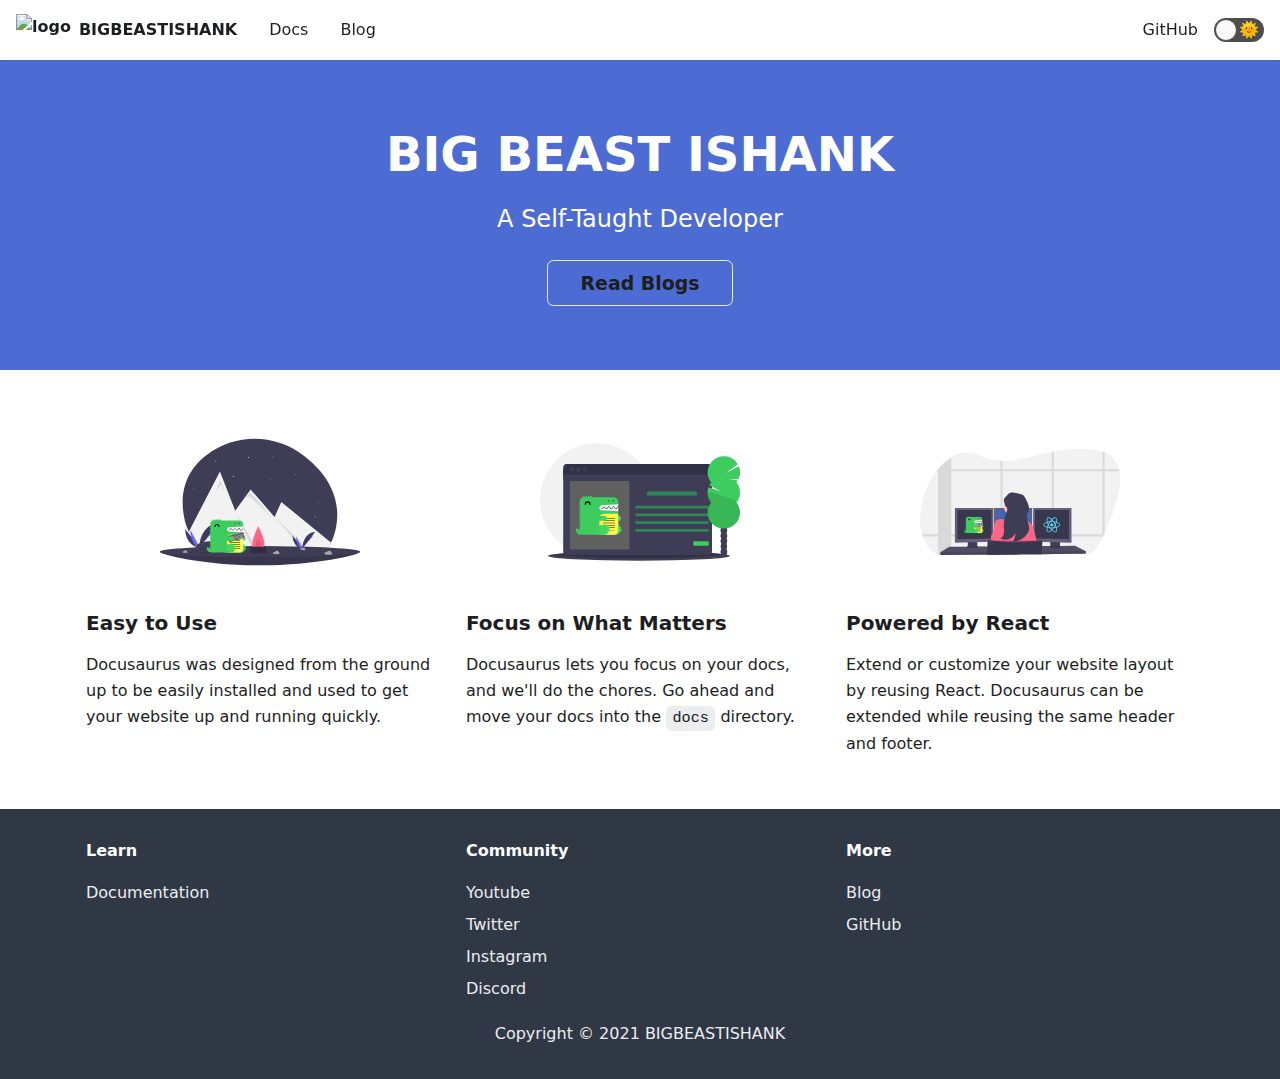
==== index.html @ d42f4a9f "Deploy website - based on" ====
<!doctype html>
<html lang="en">
<head>
<meta charset="UTF-8">
<meta name="viewport" content="width=device-width,initial-scale=1">
<meta name="generator" content="Docusaurus v2.0.0-alpha.70">
<link rel="alternate" type="application/rss+xml" href="/blog/rss.xml" title="BIG BEAST ISHANK Blog RSS Feed">
<link rel="alternate" type="application/atom+xml" href="/blog/atom.xml" title="BIG BEAST ISHANK Blog Atom Feed"><title data-react-helmet="true">Hello from BIG BEAST ISHANK | BIG BEAST ISHANK</title><meta data-react-helmet="true" property="og:title" content="Hello from BIG BEAST ISHANK | BIG BEAST ISHANK"><meta data-react-helmet="true" name="description" content="Description will go into a meta tag in &lt;head /&gt;"><meta data-react-helmet="true" property="og:description" content="Description will go into a meta tag in &lt;head /&gt;"><meta data-react-helmet="true" name="twitter:card" content="summary_large_image"><meta data-react-helmet="true" name="docusaurus_locale" content="en"><meta data-react-helmet="true" name="docusaurus_tag" content="default"><link data-react-helmet="true" rel="shortcut icon" href="/img/favicon.ico"><script data-react-helmet="true">document.addEventListener("DOMContentLoaded",(function(){var n=document.getElementById("base-url-issue-banner-container");if(n){var e=window.location.pathname,t="/"===e.substr(-1)?e:e+"/";n.innerHTML=t}}))</script><link rel="stylesheet" href="/styles.ba3bb60e.css">
<link rel="preload" href="/styles.abb59bee.js" as="script">
<link rel="preload" href="/runtime~main.8c509de3.js" as="script">
<link rel="preload" href="/main.f85d4f51.js" as="script">
<link rel="preload" href="/common.eca99613.js" as="script">
<link rel="preload" href="/ece76bd1.75dc1ede.js" as="script">
</head>
<body>
<script>!function(){function t(t){document.documentElement.setAttribute("data-theme",t)}var e=function(){var t=null;try{t=localStorage.getItem("theme")}catch(t){}return t}();t(null!==e?e:"light")}()</script><div id="__docusaurus">
<div class="baseUrlIssueBanner_1-cE" style="border:solid red thick;background-color:#ffe6b3;margin:20px;padding:20px;font-size:20px"><p style="font-weight:bold;font-size:30px">Your Docusaurus site did not load properly.</p><p>A very common reason is a wrong site <a href="https://v2.docusaurus.io/docs/docusaurus.config.js/#baseurl" style="font-weight:bold">baseUrl configuration</a>.</p><p>Current configured baseUrl = <span style="font-weight:bold;color:red">/</span>  (default value)</p><p>We suggest trying baseUrl = <span style="font-weight:bold;color:green" id="base-url-issue-banner-container"></span> </p></div><nav aria-label="Skip navigation links"><button type="button" tabindex="0" class="skipToContent_11B0">Skip to main content</button></nav><nav class="navbar navbar--fixed-top"><div class="navbar__inner"><div class="navbar__items"><div aria-label="Navigation bar toggle" class="navbar__toggle" role="button" tabindex="0"><svg aria-label="Menu" width="30" height="30" viewBox="0 0 30 30" role="img" focusable="false"><title>Menu</title><path stroke="currentColor" stroke-linecap="round" stroke-miterlimit="10" stroke-width="2" d="M4 7h22M4 15h22M4 23h22"></path></svg></div><a class="navbar__brand" href="/"><img src="/img/favicon.ico" alt="logo" class="themedImage_YANc themedImage--light_3CMI navbar__logo"><img src="/img/favicon.ico" alt="logo" class="themedImage_YANc themedImage--dark_3ARp navbar__logo"><strong class="navbar__title">BIGBEASTISHANK</strong></a><a class="navbar__item navbar__link" href="/docs/">Docs</a><a class="navbar__item navbar__link" href="/blog">Blog</a></div><div class="navbar__items navbar__items--right"><a href="https://github.com/BIGBEASTISHANK" target="_blank" rel="noopener noreferrer" class="navbar__item navbar__link">GitHub</a><div class="react-toggle react-toggle--disabled displayOnlyInLargeViewport_2N3Q"><div class="react-toggle-track"><div class="react-toggle-track-check"><span class="toggle_3NWk">🌜</span></div><div class="react-toggle-track-x"><span class="toggle_3NWk">🌞</span></div></div><div class="react-toggle-thumb"></div><input type="checkbox" disabled="" aria-label="Dark mode toggle" class="react-toggle-screenreader-only"></div></div></div><div role="presentation" class="navbar-sidebar__backdrop"></div><div class="navbar-sidebar"><div class="navbar-sidebar__brand"><a class="navbar__brand" href="/"><img src="/img/favicon.ico" alt="logo" class="themedImage_YANc themedImage--light_3CMI navbar__logo"><img src="/img/favicon.ico" alt="logo" class="themedImage_YANc themedImage--dark_3ARp navbar__logo"><strong class="navbar__title">BIGBEASTISHANK</strong></a></div><div class="navbar-sidebar__items"><div class="menu"><ul class="menu__list"><li class="menu__list-item"><a class="menu__link" href="/docs/">Docs</a></li><li class="menu__list-item"><a class="menu__link" href="/blog">Blog</a></li><li class="menu__list-item"><a href="https://github.com/BIGBEASTISHANK" target="_blank" rel="noopener noreferrer" class="menu__link">GitHub</a></li></ul></div></div></div></nav><div class="main-wrapper"><header class="hero hero--primary heroBanner_2Ftp"><div class="container"><h1 class="hero__title">BIG BEAST ISHANK</h1><p class="hero__subtitle">A Self-Taught Developer</p><div class="buttons_1Wc3"><a class="button button--outline button--secondary button--lg" href="/docs/">Read Blogs</a></div></div></header><main><section class="features_P2SU"><div class="container"><div class="row"><div class="col col--4"><div class="text--center"><img class="featureImage_3Xqx" src="/img/undraw_docusaurus_mountain.svg" alt="Easy to Use"></div><h3>Easy to Use</h3><p>Docusaurus was designed from the ground up to be easily installed and used to get your website up and running quickly.</p></div><div class="col col--4"><div class="text--center"><img class="featureImage_3Xqx" src="/img/undraw_docusaurus_tree.svg" alt="Focus on What Matters"></div><h3>Focus on What Matters</h3><p>Docusaurus lets you focus on your docs, and we&#x27;ll do the chores. Go ahead and move your docs into the <code>docs</code> directory.</p></div><div class="col col--4"><div class="text--center"><img class="featureImage_3Xqx" src="/img/undraw_docusaurus_react.svg" alt="Powered by React"></div><h3>Powered by React</h3><p>Extend or customize your website layout by reusing React. Docusaurus can be extended while reusing the same header and footer.</p></div></div></div></section></main></div><footer class="footer footer--dark"><div class="container"><div class="row footer__links"><div class="col footer__col"><h4 class="footer__title">Learn</h4><ul class="footer__items"><li class="footer__item"><a class="footer__link-item" href="/docs/">Documentation</a></li></ul></div><div class="col footer__col"><h4 class="footer__title">Community</h4><ul class="footer__items"><li class="footer__item"><a href="https://www.youtube.com/channel/UCw6lNThNWxwz1cz5rvR1Rdw?disable_polymer=true" target="_blank" rel="noopener noreferrer" class="footer__link-item">Youtube</a></li><li class="footer__item"><a href="https://twitter.com/opishank" target="_blank" rel="noopener noreferrer" class="footer__link-item">Twitter</a></li><li class="footer__item"><a href="https://instagram.com/opishank" target="_blank" rel="noopener noreferrer" class="footer__link-item">Instagram</a></li><li class="footer__item"><a href="https://discord.gg/XfngbaaG2r" target="_blank" rel="noopener noreferrer" class="footer__link-item">Discord</a></li></ul></div><div class="col footer__col"><h4 class="footer__title">More</h4><ul class="footer__items"><li class="footer__item"><a class="footer__link-item" href="/blog">Blog</a></li><li class="footer__item"><a href="https://github.com/BIGBEASTISHANK" target="_blank" rel="noopener noreferrer" class="footer__link-item">GitHub</a></li></ul></div></div><div class="footer__bottom text--center"><div class="footer__copyright">Copyright © 2021 BIGBEASTISHANK</div></div></div></footer></div>
<script src="/styles.abb59bee.js"></script>
<script src="/runtime~main.8c509de3.js"></script>
<script src="/main.f85d4f51.js"></script>
<script src="/common.eca99613.js"></script>
<script src="/ece76bd1.75dc1ede.js"></script>
</body>
</html>
---- styles.ba3bb60e.css ----
.row .col,img{max-width:100%}.markdown li,body{word-wrap:break-word}pre,table{overflow:auto}blockquote,pre{margin:0 0 var(--ifm-spacing-vertical)}.button,.close{-webkit-appearance:none;cursor:pointer}.breadcrumbs__link,.button{transition-timing-function:var(--ifm-transition-timing-default)}.button,.react-toggle{-webkit-user-select:none;-ms-user-select:none}.button--link,a{-webkit-text-decoration:var(--ifm-link-decoration)}.button,.close,.menu__link,.navbar__link{cursor:pointer}.tabs__item,hr,img{box-sizing:content-box}.react-toggle,html{-webkit-tap-highlight-color:transparent}.footer__items,.menu__list,.pills__item,.sidebarItem_2T0D{list-style-type:none}:root{--ra-admonition-background-color:var(--ifm-alert-background-color);--ra-admonition-border-width:var(--ifm-alert-border-width);--ra-admonition-border-color:var(--ifm-alert-border-color);--ra-admonition-border-radius:var(--ifm-alert-border-radius);--ra-admonition-color:var(--ifm-alert-color);--ra-admonition-padding-vertical:var(--ifm-alert-padding-vertical);--ra-admonition-padding-horizontal:var(--ifm-alert-padding-horizontal);--ra-color-note:var(--ifm-color-secondary);--ra-color-important:var(--ifm-color-info);--ra-color-tip:var(--ifm-color-success);--ra-color-caution:var(--ifm-color-warning);--ra-color-warning:var(--ifm-color-danger);--ra-color-text-dark:var(--ifm-color-gray-900);--ifm-dark-value:10%;--ifm-darker-value:15%;--ifm-darkest-value:30%;--ifm-light-value:15%;--ifm-lighter-value:30%;--ifm-lightest-value:50%;--ifm-color-secondary:#ebedf0;--ifm-color-secondary-dark:#d4d5d8;--ifm-color-secondary-darker:#c8c9cc;--ifm-color-secondary-darkest:#a4a6a8;--ifm-color-secondary-light:#eef0f2;--ifm-color-secondary-lighter:#f1f2f5;--ifm-color-secondary-lightest:#f5f6f8;--ifm-color-success:#00a400;--ifm-color-success-dark:#009400;--ifm-color-success-darker:#008b00;--ifm-color-success-darkest:#007300;--ifm-color-success-light:#26b226;--ifm-color-success-lighter:#4dbf4d;--ifm-color-success-lightest:#80d280;--ifm-color-info:#54c7ec;--ifm-color-info-dark:#4cb3d4;--ifm-color-info-darker:#47a9c9;--ifm-color-info-darkest:#3b8ba5;--ifm-color-info-light:#6ecfef;--ifm-color-info-lighter:#87d8f2;--ifm-color-info-lightest:#aae3f6;--ifm-color-warning:#ffba00;--ifm-color-warning-dark:#e6a700;--ifm-color-warning-darker:#d99e00;--ifm-color-warning-darkest:#b38200;--ifm-color-warning-light:#ffc426;--ifm-color-warning-lighter:#ffcf4d;--ifm-color-warning-lightest:#ffdd80;--ifm-color-danger:#fa383e;--ifm-color-danger-dark:#e13238;--ifm-color-danger-darker:#d53035;--ifm-color-danger-darkest:#af272b;--ifm-color-danger-light:#fb565b;--ifm-color-danger-lighter:#fb7478;--ifm-color-danger-lightest:#fd9c9f;--ifm-color-white:#fff;--ifm-color-black:#000;--ifm-color-gray-0:var(--ifm-color-white);--ifm-color-gray-100:#f5f6f7;--ifm-color-gray-200:#ebedf0;--ifm-color-gray-300:#dadde1;--ifm-color-gray-400:#ccd0d5;--ifm-color-gray-500:#bec3c9;--ifm-color-gray-600:#8d949e;--ifm-color-gray-700:#606770;--ifm-color-gray-800:#444950;--ifm-color-gray-900:#1c1e21;--ifm-color-gray-1000:var(--ifm-color-black);--ifm-color-emphasis-0:var(--ifm-color-gray-0);--ifm-color-emphasis-100:var(--ifm-color-gray-100);--ifm-color-emphasis-200:var(--ifm-color-gray-200);--ifm-color-emphasis-300:var(--ifm-color-gray-300);--ifm-color-emphasis-400:var(--ifm-color-gray-400);--ifm-color-emphasis-500:var(--ifm-color-gray-500);--ifm-color-emphasis-600:var(--ifm-color-gray-600);--ifm-color-emphasis-700:var(--ifm-color-gray-700);--ifm-color-emphasis-800:var(--ifm-color-gray-800);--ifm-color-emphasis-900:var(--ifm-color-gray-900);--ifm-color-emphasis-1000:var(--ifm-color-gray-1000);--ifm-color-content:var(--ifm-color-emphasis-900);--ifm-color-content-inverse:var(--ifm-color-emphasis-0);--ifm-color-content-secondary:#606770;--ifm-background-color:transparent;--ifm-background-surface-color:var(--ifm-color-content-inverse);--ifm-global-border-width:1px;--ifm-global-radius:0.4rem;--ifm-hover-overlay:rgba(0,0,0,0.05);--ifm-font-color-base:var(--ifm-color-content);--ifm-font-color-base-inverse:var(--ifm-color-content-inverse);--ifm-font-color-secondary:var(--ifm-color-content-secondary);--ifm-font-family-base:system-ui,-apple-system,Segoe UI,Roboto,Ubuntu,Cantarell,Noto Sans,sans-serif,BlinkMacSystemFont,"Segoe UI",Helvetica,Arial,sans-serif,"Apple Color Emoji","Segoe UI Emoji","Segoe UI Symbol";--ifm-font-family-monospace:SFMono-Regular,Menlo,Monaco,Consolas,"Liberation Mono","Courier New",monospace;--ifm-font-size-base:100%;--ifm-font-weight-light:300;--ifm-font-weight-normal:400;--ifm-font-weight-semibold:500;--ifm-font-weight-bold:700;--ifm-font-weight-base:var(--ifm-font-weight-normal);--ifm-line-height-base:1.65;--ifm-global-spacing:1rem;--ifm-spacing-vertical:var(--ifm-global-spacing);--ifm-spacing-horizontal:var(--ifm-global-spacing);--ifm-transition-fast:200ms;--ifm-transition-slow:400ms;--ifm-transition-timing-default:cubic-bezier(0.08,0.52,0.52,1);--ifm-global-shadow-lw:0 1px 2px 0 rgba(0,0,0,0.1);--ifm-global-shadow-md:0 5px 40px rgba(0,0,0,0.2);--ifm-global-shadow-tl:0 12px 28px 0 rgba(0,0,0,0.2),0 2px 4px 0 rgba(0,0,0,0.1);--ifm-z-index-dropdown:2;--ifm-z-index-fixed:3;--ifm-z-index-overlay:4;--ifm-container-width:1140px;--ifm-code-background:var(--ifm-color-emphasis-200);--ifm-code-border-radius:var(--ifm-global-radius);--ifm-code-color:var(--ifm-color-emphasis-900);--ifm-code-padding-horizontal:0.4rem;--ifm-code-padding-vertical:0.2rem;--ifm-pre-background:var(--ifm-color-emphasis-100);--ifm-pre-border-radius:var(--ifm-code-border-radius);--ifm-pre-color:inherit;--ifm-pre-line-height:1.45;--ifm-pre-padding:1rem;--ifm-heading-color:inherit;--ifm-heading-margin-top:0;--ifm-heading-margin-bottom:var(--ifm-spacing-vertical);--ifm-heading-font-family:inherit;--ifm-heading-font-weight:var(--ifm-font-weight-bold);--ifm-heading-line-height:1.25;--ifm-h1-font-size:2rem;--ifm-h2-font-size:1.5rem;--ifm-h3-font-size:1.25rem;--ifm-h4-font-size:1rem;--ifm-h5-font-size:0.875rem;--ifm-h6-font-size:0.85rem;--ifm-image-alignment-padding:1.25rem;--ifm-leading-desktop:1.25;--ifm-leading:calc(var(--ifm-leading-desktop)*1rem);--ifm-list-left-padding:2rem;--ifm-list-margin:1rem;--ifm-list-item-margin:0.25rem;--ifm-list-paragraph-margin:1rem;--ifm-table-cell-padding:0.75rem;--ifm-table-background:transparent;--ifm-table-stripe-background:var(--ifm-color-emphasis-100);--ifm-table-border-width:1px;--ifm-table-border-color:var(--ifm-color-emphasis-300);--ifm-table-head-background:inherit;--ifm-table-head-color:inherit;--ifm-table-head-font-weight:var(--ifm-font-weight-bold);--ifm-table-cell-color:inherit;--ifm-link-color:var(--ifm-color-primary);--ifm-link-decoration:none;--ifm-link-hover-color:var(--ifm-link-color);--ifm-link-hover-decoration:underline;--ifm-paragraph-margin-bottom:var(--ifm-leading);--ifm-blockquote-color:#6a737d;--ifm-blockquote-font-size:var(--ifm-font-size-base);--ifm-blockquote-padding-horizontal:1rem;--ifm-blockquote-padding-vertical:1rem;--ifm-hr-border-color:var(--ifm-color-emphasis-500);--ifm-hr-border-width:1px;--ifm-hr-margin-vertical:1.5rem;--ifm-alert-background-color:inherit;--ifm-alert-border-color:inherit;--ifm-alert-border-radius:var(--ifm-global-radius);--ifm-alert-border-width:var(--ifm-global-border-width);--ifm-alert-color:var(--ifm-font-color-base-inverse);--ifm-alert-padding-horizontal:var(--ifm-spacing-horizontal);--ifm-alert-padding-vertical:var(--ifm-spacing-vertical);--ifm-avatar-intro-margin:1rem;--ifm-avatar-intro-alignment:inherit;--ifm-avatar-photo-size-sm:2rem;--ifm-avatar-photo-size-md:3rem;--ifm-avatar-photo-size-lg:4rem;--ifm-avatar-photo-size-xl:6rem;--ifm-badge-background-color:inherit;--ifm-badge-border-color:inherit;--ifm-badge-border-radius:var(--ifm-global-radius);--ifm-badge-border-width:var(--ifm-global-border-width);--ifm-badge-color:var(--ifm-color-white);--ifm-badge-padding-horizontal:calc(var(--ifm-spacing-horizontal)*0.5);--ifm-badge-padding-vertical:calc(var(--ifm-spacing-vertical)*0.25);--ifm-breadcrumb-border-radius:1.5rem;--ifm-breadcrumb-spacing:0.0625rem;--ifm-breadcrumb-color-active:var(--ifm-color-primary);--ifm-breadcrumb-item-background-active:var(--ifm-hover-overlay);--ifm-breadcrumb-padding-horizontal:1rem;--ifm-breadcrumb-padding-vertical:0.5rem;--ifm-breadcrumb-size-multiplier:1;--ifm-breadcrumb-separator:url('data:image/svg+xml;utf8,<svg xmlns="http://www.w3.org/2000/svg" x="0px" y="0px" viewBox="0 0 256 256"><g><g><polygon points="79.093,0 48.907,30.187 146.72,128 48.907,225.813 79.093,256 207.093,128"/></g></g><g></g><g></g><g></g><g></g><g></g><g></g><g></g><g></g><g></g><g></g><g></g><g></g><g></g><g></g><g></g></svg>');--ifm-breadcrumb-separator-filter:none;--ifm-breadcrumb-separator-size:0.5rem;--ifm-breadcrumb-separator-size-multiplier:1.25;--ifm-button-background-color:inherit;--ifm-button-border-color:var(--ifm-button-background-color);--ifm-button-border-width:var(--ifm-global-border-width);--ifm-button-color:var(--ifm-font-color-base-inverse);--ifm-button-font-weight:var(--ifm-font-weight-bold);--ifm-button-padding-horizontal:1.5rem;--ifm-button-padding-vertical:0.375rem;--ifm-button-size-multiplier:1;--ifm-button-transition-duration:var(--ifm-transition-fast);--ifm-button-border-radius:calc(var(--ifm-global-radius)*var(--ifm-button-size-multiplier));--ifm-button-group-margin:2px;--ifm-card-background-color:var(--ifm-background-surface-color);--ifm-card-border-radius:calc(var(--ifm-global-radius)*2);--ifm-card-horizontal-spacing:var(--ifm-global-spacing);--ifm-card-vertical-spacing:var(--ifm-global-spacing);--ifm-toc-border-color:var(--ifm-color-emphasis-300);--ifm-toc-link-color:var(--ifm-color-content-secondary);--ifm-toc-padding-left:0.5rem;--ifm-toc-padding-vertical:0.5rem;--ifm-dropdown-background-color:var(--ifm-background-surface-color);--ifm-dropdown-font-weight:var(--ifm-font-weight-semibold);--ifm-dropdown-link-color:var(--ifm-font-color-base);--ifm-dropdown-hover-background-color:var(--ifm-hover-overlay);--ifm-footer-background-color:var(--ifm-color-emphasis-100);--ifm-footer-color:inherit;--ifm-footer-link-color:var(--ifm-color-emphasis-700);--ifm-footer-link-hover-color:var(--ifm-color-primary);--ifm-footer-link-horizontal-spacing:0.5rem;--ifm-footer-padding-horizontal:calc(var(--ifm-spacing-horizontal)*2);--ifm-footer-padding-vertical:calc(var(--ifm-spacing-vertical)*2);--ifm-footer-title-color:inherit;--ifm-hero-background-color:var(--ifm-background-surface-color);--ifm-hero-text-color:var(--ifm-color-emphasis-800);--ifm-menu-color:var(--ifm-color-emphasis-700);--ifm-menu-color-active:var(--ifm-color-primary);--ifm-menu-color-background-active:var(--ifm-hover-overlay);--ifm-menu-color-background-hover:var(--ifm-hover-overlay);--ifm-menu-link-padding-horizontal:1rem;--ifm-menu-link-padding-vertical:0.375rem;--ifm-menu-link-sublist-icon:url('data:image/svg+xml;utf8,<svg xmlns="http://www.w3.org/2000/svg" width="16px" height="16px" viewBox="0 0 24 24"><path fill="rgba(0,0,0,0.5)" d="M7.41 15.41L12 10.83l4.59 4.58L18 14l-6-6-6 6z"></path></svg>');--ifm-menu-link-sublist-icon-filter:none;--ifm-navbar-background-color:var(--ifm-background-surface-color);--ifm-navbar-height:3.75rem;--ifm-navbar-item-padding-horizontal:1rem;--ifm-navbar-item-padding-vertical:0.25rem;--ifm-navbar-link-color:var(--ifm-font-color-base);--ifm-navbar-link-hover-color:var(--ifm-color-primary);--ifm-navbar-link-active-color:var(--ifm-link-color);--ifm-navbar-padding-horizontal:var(--ifm-spacing-horizontal);--ifm-navbar-padding-vertical:calc(var(--ifm-spacing-vertical)*0.5);--ifm-navbar-shadow:var(--ifm-global-shadow-lw);--ifm-navbar-search-input-background-color:var(--ifm-color-emphasis-200);--ifm-navbar-search-input-color:var(--ifm-color-emphasis-800);--ifm-navbar-search-input-placeholder-color:var(--ifm-color-emphasis-500);--ifm-navbar-search-input-icon:url('data:image/svg+xml;utf8,<svg fill="currentColor" xmlns="http://www.w3.org/2000/svg" viewBox="0 0 16 16" height="16px" width="16px"><path d="M6.02945,10.20327a4.17382,4.17382,0,1,1,4.17382-4.17382A4.15609,4.15609,0,0,1,6.02945,10.20327Zm9.69195,4.2199L10.8989,9.59979A5.88021,5.88021,0,0,0,12.058,6.02856,6.00467,6.00467,0,1,0,9.59979,10.8989l4.82338,4.82338a.89729.89729,0,0,0,1.29912,0,.89749.89749,0,0,0-.00087-1.29909Z" /></svg>');--ifm-navbar-sidebar-width:80vw;--ifm-pagination-border-radius:calc(var(--ifm-global-radius)*var(--ifm-pagination-size-multiplier));--ifm-pagination-color-active:var(--ifm-color-primary);--ifm-pagination-font-size:1rem;--ifm-pagination-item-active-background:var(--ifm-hover-overlay);--ifm-pagination-page-spacing:0.0625rem;--ifm-pagination-padding-horizontal:calc(var(--ifm-spacing-horizontal)*1);--ifm-pagination-padding-vertical:calc(var(--ifm-spacing-vertical)*0.25);--ifm-pagination-size-multiplier:1;--ifm-pagination-nav-border-radius:var(--ifm-global-radius);--ifm-pagination-nav-color-hover:var(--ifm-color-primary);--ifm-pills-color-active:var(--ifm-color-primary);--ifm-pills-color-background-active:var(--ifm-hover-overlay);--ifm-pills-spacing:0.0625rem;--ifm-tabs-color:var(--ifm-font-color-secondary);--ifm-tabs-color-active:var(--ifm-color-primary);--ifm-tabs-padding-horizontal:1rem;--ifm-tabs-padding-vertical:1rem;--ifm-tabs-spacing:0.0625rem;--ifm-scrollbar-size:7px;--ifm-scrollbar-track-background-color:#f1f1f1;--ifm-scrollbar-thumb-background-color:#888;--ifm-scrollbar-thumb-hover-background-color:#555;--ifm-color-primary:#4c6cd3;--ifm-color-primary-dark:#21af90;--ifm-color-primary-darker:#1fa588;--ifm-color-primary-darkest:#1a8870;--ifm-color-primary-light:#46cbae;--ifm-color-primary-lighter:#66d4bd;--ifm-color-primary-lightest:#92e0d0;--ifm-code-font-size:95%;--docusaurus-announcement-bar-height:auto;--collapse-button-bg-color-dark:#2e333a;--doc-sidebar-width:300px}.admonition{margin-bottom:1em;--ra-admonition-icon-color:var(--ra-admonition-color)}.admonition:not(.alert){background-color:var(--ra-admonition-background-color);border:var(--ra-admonition-border-width) solid var(--ra-admonition-border-color);border-radius:var(--ra-admonition-border-radius);box-sizing:border-box;color:var(--ra-admonition-color);padding:var(--ra-admonition-padding-vertical) var(--ra-admonition-padding-horizontal);--ra-admonition-background-color:var(--ifm-color-primary)}.container,.row .col{padding:0 var(--ifm-spacing-horizontal);width:100%}.admonition h5{margin-top:0;margin-bottom:8px;text-transform:uppercase}.admonition-icon{display:inline-block;vertical-align:middle;margin-right:.2em}.admonition-icon svg{display:inline-block;width:22px;height:22px;stroke-width:0;fill:var(--ra-admonition-icon-color);stroke:var(--ra-admonition-icon-color)}.admonition-content>:last-child,blockquote>:last-child{margin-bottom:0}.admonition-note{--ra-admonition-color:var(--ra-color-text-dark)}*{box-sizing:border-box}html{font:var(--ifm-font-size-base)/var(--ifm-line-height-base) var(--ifm-font-family-base);background-color:var(--ifm-background-color);color:var(--ifm-font-color-base);text-rendering:optimizelegibility;-webkit-font-smoothing:antialiased;-ms-text-size-adjust:100%;-webkit-text-size-adjust:100%}body{margin:0;transition:var(--ifm-transition-fast) ease color}.container{max-width:var(--ifm-container-width);margin:0 auto}.padding-bottom--none,.padding-vert--none{padding-bottom:0!important}.padding-top--none,.padding-vert--none{padding-top:0!important}.padding-horiz--none,.padding-left--none{padding-left:0!important}.padding-horiz--none,.padding-right--none{padding-right:0!important}.container--fluid{max-width:inherit}.row{display:flex;flex-direction:row;flex-wrap:wrap;margin:0 calc(var(--ifm-spacing-horizontal)*-1)}.margin-bottom--none,.margin-vert--none,.markdown>:last-child{margin-bottom:0!important}.margin-top--none,.margin-vert--none,.markdown>:first-child{margin-top:0!important}.row .col{--ifm-col-width:100%;flex:1 0;margin-left:0}.row .col.col--1,.row .col.col--2,.row .col.col--3,.row .col[class*=col--]{flex:0 0 var(--ifm-col-width);max-width:var(--ifm-col-width)}.row .col.col--1{--ifm-col-width:8.33333%}.row .col.col--offset-1{margin-left:8.33333%}.row .col.col--2{--ifm-col-width:16.66667%}.row .col.col--offset-2{margin-left:16.66667%}.row .col.col--3{--ifm-col-width:25%}.row .col.col--offset-3{margin-left:25%}.row .col.col--4{--ifm-col-width:33.33333%;flex:0 0 var(--ifm-col-width);max-width:var(--ifm-col-width)}.row .col.col--offset-4{margin-left:33.33333%}.row .col.col--5{--ifm-col-width:41.66667%;flex:0 0 var(--ifm-col-width);max-width:var(--ifm-col-width)}.row .col.col--6,.row .col.col--7{flex:0 0 var(--ifm-col-width);max-width:var(--ifm-col-width)}.row .col.col--offset-5{margin-left:41.66667%}.row .col.col--6{--ifm-col-width:50%}.row .col.col--offset-6{margin-left:50%}.row .col.col--7{--ifm-col-width:58.33333%}.row .col.col--offset-7{margin-left:58.33333%}.row .col.col--8{--ifm-col-width:66.66667%;flex:0 0 var(--ifm-col-width);max-width:var(--ifm-col-width)}.row .col.col--offset-8{margin-left:66.66667%}.row .col.col--9{--ifm-col-width:75%;flex:0 0 var(--ifm-col-width);max-width:var(--ifm-col-width)}.row .col.col--10,.row .col.col--11{flex:0 0 var(--ifm-col-width);max-width:var(--ifm-col-width)}.row .col.col--offset-9{margin-left:75%}.row .col.col--10{--ifm-col-width:83.33333%}.row .col.col--offset-10{margin-left:83.33333%}.row .col.col--11{--ifm-col-width:91.66667%}.row .col.col--offset-11{margin-left:91.66667%}.row .col.col--12{--ifm-col-width:100%;flex:0 0 var(--ifm-col-width);max-width:var(--ifm-col-width)}.row .col.col--offset-12{margin-left:100%}.row--no-gutters{margin-left:0;margin-right:0}.margin-horiz--none,.margin-left--none{margin-left:0!important}.margin-horiz--none,.margin-right--none{margin-right:0!important}.row--no-gutters>.col{padding-left:0;padding-right:0}.row--align-top{align-items:flex-start}.row--align-bottom{align-items:flex-end}.row--align-center{align-items:center}.row--align-stretch{align-items:stretch}.row--align-baseline{align-items:baseline}.margin--none{margin:0!important}.margin-bottom--xs,.margin-vert--xs{margin-bottom:.25rem!important}.margin-top--xs,.margin-vert--xs{margin-top:.25rem!important}.margin-horiz--xs,.margin-left--xs{margin-left:.25rem!important}.margin-horiz--xs,.margin-right--xs{margin-right:.25rem!important}.margin--xs{margin:.25rem!important}.margin-bottom--sm,.margin-vert--sm{margin-bottom:.5rem!important}.margin-top--sm,.margin-vert--sm{margin-top:.5rem!important}.margin-horiz--sm,.margin-left--sm{margin-left:.5rem!important}.margin-horiz--sm,.margin-right--sm{margin-right:.5rem!important}.margin--sm{margin:.5rem!important}.margin-bottom--md,.margin-vert--md{margin-bottom:1rem!important}.margin-top--md,.margin-vert--md{margin-top:1rem!important}.margin-horiz--md,.margin-left--md{margin-left:1rem!important}.margin-horiz--md,.margin-right--md{margin-right:1rem!important}.margin--md{margin:1rem!important}.margin-bottom--lg,.margin-vert--lg{margin-bottom:2rem!important}.margin-top--lg,.margin-vert--lg{margin-top:2rem!important}.margin-horiz--lg,.margin-left--lg{margin-left:2rem!important}.margin-horiz--lg,.margin-right--lg{margin-right:2rem!important}.margin--lg{margin:2rem!important}.margin-bottom--xl,.margin-vert--xl{margin-bottom:5rem!important}.margin-top--xl,.margin-vert--xl{margin-top:5rem!important}.margin-horiz--xl,.margin-left--xl{margin-left:5rem!important}.margin-horiz--xl,.margin-right--xl{margin-right:5rem!important}.margin--xl{margin:5rem!important}.padding--none{padding:0!important}.padding-bottom--xs,.padding-vert--xs{padding-bottom:.25rem!important}.padding-top--xs,.padding-vert--xs{padding-top:.25rem!important}.padding-horiz--xs,.padding-left--xs{padding-left:.25rem!important}.padding-horiz--xs,.padding-right--xs{padding-right:.25rem!important}.padding--xs{padding:.25rem!important}.padding-bottom--sm,.padding-vert--sm{padding-bottom:.5rem!important}.padding-top--sm,.padding-vert--sm{padding-top:.5rem!important}.padding-horiz--sm,.padding-left--sm{padding-left:.5rem!important}.padding-horiz--sm,.padding-right--sm{padding-right:.5rem!important}.padding--sm{padding:.5rem!important}.padding-bottom--md,.padding-vert--md{padding-bottom:1rem!important}.padding-top--md,.padding-vert--md{padding-top:1rem!important}.padding-horiz--md,.padding-left--md{padding-left:1rem!important}.padding-horiz--md,.padding-right--md{padding-right:1rem!important}.padding--md{padding:1rem!important}.padding-bottom--lg,.padding-vert--lg{padding-bottom:2rem!important}.padding-top--lg,.padding-vert--lg{padding-top:2rem!important}.padding-horiz--lg,.padding-left--lg{padding-left:2rem!important}.padding-horiz--lg,.padding-right--lg{padding-right:2rem!important}.padding--lg{padding:2rem!important}.padding-bottom--xl,.padding-vert--xl{padding-bottom:5rem!important}.padding-top--xl,.padding-vert--xl{padding-top:5rem!important}.padding-horiz--xl,.padding-left--xl{padding-left:5rem!important}.padding-horiz--xl,.padding-right--xl{padding-right:5rem!important}.padding--xl{padding:5rem!important}code{background-color:var(--ifm-code-background);border-radius:var(--ifm-code-border-radius);color:var(--ifm-code-color);font-family:var(--ifm-font-family-monospace);font-size:var(--ifm-code-font-size);padding:var(--ifm-code-padding-vertical) var(--ifm-code-padding-horizontal)}a code{color:inherit}pre{background-color:var(--ifm-pre-background);border-radius:var(--ifm-pre-border-radius);color:var(--ifm-pre-color);font:var(--ifm-code-font-size)/var(--ifm-pre-line-height) var(--ifm-font-family-monospace);padding:var(--ifm-pre-padding)}pre,pre code{word-wrap:normal}pre code{background-color:transparent;display:inline;font-size:100%;line-height:inherit;overflow:visible;padding:0;white-space:pre;word-break:normal}kbd{background-color:var(--ifm-color-emphasis-0);border:1px solid var(--ifm-color-emphasis-400);border-radius:.2rem;box-shadow:inset 0 -1px 0 var(--ifm-color-emphasis-400);color:var(--ifm-color-emphasis-800);font:80% var(--ifm-font-family-monospace);padding:.15rem .3rem}h1,h2,h3,h4,h5,h6{color:var(--ifm-heading-color);font-weight:var(--ifm-heading-font-weight);line-height:var(--ifm-heading-line-height);margin:var(--ifm-heading-margin-top) 0 var(--ifm-heading-margin-bottom) 0}.badge,strong{font-weight:var(--ifm-font-weight-bold)}h1{font-size:var(--ifm-h1-font-size)}h2{font-size:var(--ifm-h2-font-size)}h3{font-size:var(--ifm-h3-font-size)}h4{font-size:var(--ifm-h4-font-size)}h5{font-size:var(--ifm-h5-font-size)}h6{font-size:var(--ifm-h6-font-size)}img{border-style:none}img[align=right]{padding-left:var(--image-alignment-padding)}img[align=left]{padding-right:var(--image-alignment-padding)}.markdown{--ifm-h1-vertical-rhythm-top:3;--ifm-h2-vertical-rhythm-top:2;--ifm-h3-vertical-rhythm-top:1.5;--ifm-heading-vertical-rhythm-top:1.25;--ifm-h1-vertical-rhythm-bottom:1.25;--ifm-heading-vertical-rhythm-bottom:1}.markdown:after,.markdown:before,hr:after,hr:before{content:"";display:table}.markdown:after,hr:after{clear:both}.markdown>h1{--ifm-h1-font-size:3rem;margin-bottom:calc(var(--ifm-h1-vertical-rhythm-bottom)*var(--ifm-leading));margin-top:calc(var(--ifm-h1-vertical-rhythm-top)*var(--ifm-leading))}.markdown>h2,.markdown>h3,.markdown>h4,.markdown>h5,.markdown>h6{margin-bottom:calc(var(--ifm-heading-vertical-rhythm-bottom)*var(--ifm-leading))}.markdown>h2{--ifm-h2-font-size:2rem;margin-top:calc(var(--ifm-h2-vertical-rhythm-top)*var(--ifm-leading))}.markdown>h3{--ifm-h3-font-size:1.5rem;margin-top:calc(var(--ifm-h3-vertical-rhythm-top)*var(--ifm-leading))}.markdown>h4,.markdown>h5,.markdown>h6{margin-top:calc(var(--ifm-heading-vertical-rhythm-top)*var(--ifm-leading))}.markdown>p,.markdown>pre,.markdown>ul{margin-bottom:var(--ifm-leading)}.markdown li>p{margin-top:var(--ifm-list-paragraph-margin)}.markdown li+li{margin-top:var(--ifm-list-item-margin)}ol,ul{margin:0 0 var(--ifm-list-margin);padding-left:var(--ifm-list-left-padding)}ol ol,ul ol{list-style-type:lower-roman}.avatar__name,ol ol,ol ul,ul ol,ul ul{margin:0}ol ol ol,ol ul ol,ul ol ol,ul ul ol{list-style-type:lower-alpha}table{border-collapse:collapse;display:block;margin-bottom:var(--ifm-spacing-vertical);width:100%}.avatar__photo,.card,hr{overflow:hidden}table tr{background-color:var(--ifm-table-background);border-top:var(--ifm-table-border-width) solid var(--ifm-table-border-color)}table tr:nth-child(2n){background-color:var(--ifm-table-stripe-background)}table td,table th{border:var(--ifm-table-border-width) solid var(--ifm-table-border-color);padding:var(--ifm-table-cell-padding)}table th{background-color:var(--ifm-table-head-background);color:var(--ifm-table-head-color);font-weight:var(--ifm-table-head-font-weight)}table td{color:var(--ifm-table-cell-color)}a{color:var(--ifm-link-color);text-decoration:var(--ifm-link-decoration);transition:color var(--ifm-transition-fast) var(--ifm-transition-timing-default)}a:hover{color:var(--ifm-link-hover-color);-webkit-text-decoration:var(--ifm-link-hover-decoration);text-decoration:var(--ifm-link-hover-decoration)}.alert,.alert a{color:var(--ifm-alert-color)}.breadcrumbs__link:hover,a:not([href]){text-decoration:none}p{margin:0 0 var(--ifm-paragraph-margin-bottom)}blockquote{border-left:6px solid var(--ifm-color-emphasis-300);color:var(--ifm-blockquote-color);font-size:var(--ifm-blockquote-font-size);padding:var(--ifm-blockquote-padding-vertical) var(--ifm-blockquote-padding-horizontal)}blockquote>:first-child{margin-top:0}hr{border:var(--ifm-hr-border-width) solid var(--ifm-hr-border-color);margin:var(--ifm-hr-margin-vertical) 0}.alert{background-color:var(--ifm-alert-background-color);border:var(--ifm-alert-border-width) solid var(--ifm-alert-border-color);border-radius:var(--ifm-alert-border-radius);padding:var(--ifm-alert-padding-vertical) var(--ifm-alert-padding-horizontal)}.alert--primary{--ifm-alert-background-color:var(--ifm-color-primary);--ifm-alert-border-color:var(--ifm-color-primary)}.alert--secondary{--ifm-alert-background-color:var(--ifm-color-secondary);--ifm-alert-border-color:var(--ifm-color-secondary);--ifm-alert-color:var(--ifm-color-gray-900)}.alert--success{--ifm-alert-background-color:var(--ifm-color-success);--ifm-alert-border-color:var(--ifm-color-success)}.alert--info{--ifm-alert-background-color:var(--ifm-color-info);--ifm-alert-border-color:var(--ifm-color-info)}.alert--warning{--ifm-alert-background-color:var(--ifm-color-warning);--ifm-alert-border-color:var(--ifm-color-warning)}.alert--danger{--ifm-alert-background-color:var(--ifm-color-danger);--ifm-alert-border-color:var(--ifm-color-danger)}.alert a{text-decoration:underline}.alert .close{margin-right:calc(var(--ifm-alert-padding-horizontal)*-1);margin-top:calc(var(--ifm-alert-padding-vertical)*-1)}.avatar,.navbar,.navbar>.container,.navbar>.container-fluid{display:flex}.avatar__photo-link{display:block}.avatar__photo{border-radius:50%;height:var(--ifm-avatar-photo-size-md);width:var(--ifm-avatar-photo-size-md)}.avatar__photo--sm{height:var(--ifm-avatar-photo-size-sm);width:var(--ifm-avatar-photo-size-sm)}.avatar__photo--lg{height:var(--ifm-avatar-photo-size-lg);width:var(--ifm-avatar-photo-size-lg)}.avatar__photo--xl{height:var(--ifm-avatar-photo-size-xl);width:var(--ifm-avatar-photo-size-xl)}.avatar__photo+.avatar__intro{margin-left:var(--ifm-avatar-intro-margin)}.avatar__intro{display:flex;flex:1 1;flex-direction:column;justify-content:center;text-align:var(--ifm-avatar-intro-alignment)}.badge,.breadcrumbs__item,.breadcrumbs__link,.button,.dropdown>.navbar__link:after,.menu__link--sublist:after{display:inline-block}.avatar__subtitle{margin-top:.25rem}.avatar--vertical{--ifm-avatar-intro-alignment:center;--ifm-avatar-intro-margin:0.5rem;align-items:center;flex-direction:column}.avatar--vertical .avatar__intro{margin-left:0}.badge{background-color:var(--ifm-badge-background-color);border:var(--ifm-badge-border-width) solid var(--ifm-badge-border-color);border-radius:var(--ifm-badge-border-radius);color:var(--ifm-badge-color);font-size:75%;line-height:1;padding:var(--ifm-badge-padding-vertical) var(--ifm-badge-padding-horizontal);vertical-align:baseline}.badge--primary{--ifm-badge-background-color:var(--ifm-color-primary)}.badge--primary,.badge--secondary{--ifm-badge-border-color:var(--ifm-badge-background-color)}.badge--secondary{--ifm-badge-background-color:var(--ifm-color-secondary);color:var(--ifm-color-black)}.badge--success{--ifm-badge-background-color:var(--ifm-color-success)}.badge--info,.badge--success{--ifm-badge-border-color:var(--ifm-badge-background-color)}.badge--info{--ifm-badge-background-color:var(--ifm-color-info)}.badge--warning{--ifm-badge-background-color:var(--ifm-color-warning)}.badge--danger,.badge--warning{--ifm-badge-border-color:var(--ifm-badge-background-color)}.badge--danger{--ifm-badge-background-color:var(--ifm-color-danger)}.breadcrumbs{margin-bottom:0;padding-left:0}.breadcrumbs__item:not(:first-child){margin-left:var(--ifm-breadcrumb-spacing)}.breadcrumbs__item:not(:last-child){margin-right:var(--ifm-breadcrumb-spacing)}.breadcrumbs__item:not(:last-child):after{background:var(--ifm-breadcrumb-separator) 50%;content:" ";display:inline-block;height:calc(var(--ifm-breadcrumb-separator-size)*var(--ifm-breadcrumb-size-multiplier)*var(--ifm-breadcrumb-separator-size-multiplier));margin:0 .5rem;opacity:.5;width:calc(var(--ifm-breadcrumb-separator-size)*var(--ifm-breadcrumb-size-multiplier)*var(--ifm-breadcrumb-separator-size-multiplier));filter:var(--ifm-breadcrumb-separator-filter)}.breadcrumbs__item--active .breadcrumbs__link{color:var(--ifm-breadcrumb-color-active)}.breadcrumbs__item--active .breadcrumbs__link,.breadcrumbs__item:not(.breadcrumbs__item--active):hover .breadcrumbs__link{background:var(--ifm-breadcrumb-item-background-active)}.breadcrumbs__link{border-radius:var(--ifm-breadcrumb-border-radius);color:var(--ifm-font-color-base);font-size:calc(1rem*var(--ifm-breadcrumb-size-multiplier));padding:calc(var(--ifm-breadcrumb-padding-vertical)*var(--ifm-breadcrumb-size-multiplier)) calc(var(--ifm-breadcrumb-padding-horizontal)*var(--ifm-breadcrumb-size-multiplier));transition-property:background,color;transition-duration:var(--ifm-transition-fast)}.breadcrumbs--sm{--ifm-breadcrumb-size-multiplier:0.8}.breadcrumbs--lg{--ifm-breadcrumb-size-multiplier:1.2}.button{appearance:none;background-color:var(--ifm-button-background-color);border:var(--ifm-button-border-width) solid var(--ifm-button-border-color);border-radius:var(--ifm-button-border-radius);font-size:calc(0.875rem*var(--ifm-button-size-multiplier));font-weight:var(--ifm-button-font-weight);line-height:1.5;padding:calc(var(--ifm-button-padding-vertical)*var(--ifm-button-size-multiplier)) calc(var(--ifm-button-padding-horizontal)*var(--ifm-button-size-multiplier));text-align:center;transition-property:color,background,border-color;transition-duration:var(--ifm-button-transition-duration);user-select:none;vertical-align:middle;white-space:nowrap}.button,.button:hover{color:var(--ifm-button-color);text-decoration:none}.button--outline{--ifm-button-background-color:transparent;--ifm-button-color:var(--ifm-button-border-color)}.button--outline:hover{--ifm-button-background-color:var(--ifm-button-border-color)}.button--outline.button--active,.button--outline:active,.button--outline:hover{--ifm-button-color:var(--ifm-font-color-base-inverse)}.button--link{--ifm-button-background-color:transparent;--ifm-button-border-color:transparent;color:var(--ifm-link-color);text-decoration:var(--ifm-link-decoration)}.button--link.button--active,.button--link:active,.button--link:hover{color:var(--ifm-link-hover-color);-webkit-text-decoration:var(--ifm-link-hover-decoration);text-decoration:var(--ifm-link-hover-decoration)}.button.disabled,.button:disabled,.button[disabled]{opacity:.65;pointer-events:none}.button--sm{--ifm-button-size-multiplier:0.8}.button--lg{--ifm-button-size-multiplier:1.35}.button--block{display:block;width:100%}.button.button--secondary{color:var(--ifm-color-gray-900)}.button.button--secondary.button--outline:not(.button--active):not(:hover),.sidebarItemLink_v5H9{color:var(--ifm-font-color-base)}.button--primary{--ifm-button-border-color:var(--ifm-color-primary)}.button--primary:not(.button--outline){--ifm-button-background-color:var(--ifm-color-primary)}.button--primary:not(.button--outline):hover{--ifm-button-background-color:var(--ifm-color-primary-dark);--ifm-button-border-color:var(--ifm-color-primary-dark)}.button--primary.button--active,.button--primary:active{--ifm-button-border-color:var(--ifm-color-primary-darker);--ifm-button-background-color:var(--ifm-color-primary-darker);background-color:var(--ifm-color-primary-darker);border-color:var(--ifm-color-primary-darker)}.button--secondary{--ifm-button-border-color:var(--ifm-color-secondary)}.button--secondary:not(.button--outline){--ifm-button-background-color:var(--ifm-color-secondary)}.button--secondary:not(.button--outline):hover{--ifm-button-background-color:var(--ifm-color-secondary-dark);--ifm-button-border-color:var(--ifm-color-secondary-dark)}.button--secondary.button--active,.button--secondary:active{--ifm-button-border-color:var(--ifm-color-secondary-darker);--ifm-button-background-color:var(--ifm-color-secondary-darker);background-color:var(--ifm-color-secondary-darker);border-color:var(--ifm-color-secondary-darker)}.button--success{--ifm-button-border-color:var(--ifm-color-success)}.button--success:not(.button--outline){--ifm-button-background-color:var(--ifm-color-success)}.button--success:not(.button--outline):hover{--ifm-button-background-color:var(--ifm-color-success-dark);--ifm-button-border-color:var(--ifm-color-success-dark)}.button--success.button--active,.button--success:active{--ifm-button-border-color:var(--ifm-color-success-darker);--ifm-button-background-color:var(--ifm-color-success-darker);background-color:var(--ifm-color-success-darker);border-color:var(--ifm-color-success-darker)}.button--info{--ifm-button-border-color:var(--ifm-color-info)}.button--info:not(.button--outline){--ifm-button-background-color:var(--ifm-color-info)}.button--info:not(.button--outline):hover{--ifm-button-background-color:var(--ifm-color-info-dark);--ifm-button-border-color:var(--ifm-color-info-dark)}.button--info.button--active,.button--info:active{--ifm-button-border-color:var(--ifm-color-info-darker);--ifm-button-background-color:var(--ifm-color-info-darker);background-color:var(--ifm-color-info-darker);border-color:var(--ifm-color-info-darker)}.button--warning{--ifm-button-border-color:var(--ifm-color-warning)}.button--warning:not(.button--outline){--ifm-button-background-color:var(--ifm-color-warning)}.button--warning:not(.button--outline):hover{--ifm-button-background-color:var(--ifm-color-warning-dark);--ifm-button-border-color:var(--ifm-color-warning-dark)}.button--warning.button--active,.button--warning:active{--ifm-button-border-color:var(--ifm-color-warning-darker);--ifm-button-background-color:var(--ifm-color-warning-darker);background-color:var(--ifm-color-warning-darker);border-color:var(--ifm-color-warning-darker)}.button--danger{--ifm-button-border-color:var(--ifm-color-danger)}.button--danger:not(.button--outline){--ifm-button-background-color:var(--ifm-color-danger)}.button--danger:not(.button--outline):hover{--ifm-button-background-color:var(--ifm-color-danger-dark);--ifm-button-border-color:var(--ifm-color-danger-dark)}.button--danger.button--active,.button--danger:active{--ifm-button-border-color:var(--ifm-color-danger-darker);--ifm-button-background-color:var(--ifm-color-danger-darker);background-color:var(--ifm-color-danger-darker);border-color:var(--ifm-color-danger-darker)}.button-group{display:inline-flex}.button-group>.button:not(:first-child){border-bottom-left-radius:0;border-top-left-radius:0;margin-left:var(--ifm-button-group-margin)}.button-group>.button:not(:last-child){border-bottom-right-radius:0;border-top-right-radius:0}.button-group>.button--active{z-index:1}.button-group--block{display:flex;justify-content:stretch}.button-group--block>.button{flex-grow:1}.card{background-color:var(--ifm-card-background-color);border-radius:var(--ifm-card-border-radius);box-shadow:var(--ifm-global-shadow-lw);display:flex;flex-direction:column}.card--full-height,body,html{height:100%}.card__image{padding-top:var(--ifm-card-vertical-spacing)}.card__image:first-child{padding-top:0}.card__body,.card__footer,.card__header{padding:var(--ifm-card-vertical-spacing) var(--ifm-card-horizontal-spacing)}.card__body:not(:last-child),.card__footer:not(:last-child),.card__header:not(:last-child){padding-bottom:0}.card__body>:last-child,.card__footer>:last-child,.card__header>:last-child{margin-bottom:0}.card__footer{margin-top:auto}.table-of-contents{font-size:.8rem;margin-bottom:0;padding:var(--ifm-toc-padding-vertical) 0}.table-of-contents,.table-of-contents ul{list-style-type:none;padding-left:var(--ifm-toc-padding-left)}.table-of-contents li{margin:var(--ifm-toc-padding-vertical)}.table-of-contents__left-border{border-left:1px solid var(--ifm-toc-border-color)}.table-of-contents__link{color:var(--ifm-toc-link-color)}.table-of-contents__link--active,.table-of-contents__link--active code,.table-of-contents__link:hover,.table-of-contents__link:hover code{color:var(--ifm-color-primary);text-decoration:none}.close{appearance:none;background:none;border:none;color:var(--ifm-color-black);float:right;font-size:1.5rem;font-weight:var(--ifm-font-weight-bold);line-height:1;opacity:.5;padding:1rem;transition:opacity var(--ifm-transition-fast) var(--ifm-transition-timing-default)}.close:hover{opacity:.7}.close:focus{opacity:.8}.dropdown{display:inline-flex;font-weight:var(--ifm-dropdown-font-weight);position:relative;vertical-align:top}.dropdown--hoverable:hover .dropdown__menu,.dropdown--show .dropdown__menu{opacity:1;transform:scale(1);visibility:visible}.dropdown--right .dropdown__menu{right:0}.dropdown--nocaret .navbar__link:after{content:none!important}.dropdown__menu{background-color:var(--ifm-dropdown-background-color);border-radius:var(--ifm-global-radius);box-shadow:var(--ifm-global-shadow-md);visibility:hidden;opacity:0;transform:scale(.8);min-width:10rem;list-style:none;padding:.5rem;position:absolute;top:100%;z-index:var(--ifm-z-index-dropdown);transition-property:opacity,transform,visibility;transition-duration:var(--ifm-transition-fast);transition-timing-function:cubic-bezier(.24,.22,.015,1.56)}.dropdown__link{border-radius:.375rem;color:var(--ifm-dropdown-link-color);display:block;font-size:.875rem;padding:.375rem .5rem;white-space:nowrap}.dropdown__link--active,.dropdown__link:hover{background-color:var(--ifm-dropdown-hover-background-color);text-decoration:none;color:var(--ifm-dropdown-link-color)}.dropdown__link--active,.dropdown__link--active:hover{--ifm-dropdown-link-color:var(--ifm-link-color)}.dropdown>.navbar__link:after{border-color:currentcolor transparent;border-style:solid;border-width:.4em .4em 0;content:"";margin-left:.3em;vertical-align:middle}.footer{background-color:var(--ifm-footer-background-color);color:var(--ifm-footer-color);padding:var(--ifm-footer-padding-vertical) var(--ifm-footer-padding-horizontal)}.navbar__item.dropdown,[type=checkbox]{padding:0}.footer--dark{--ifm-footer-background-color:#303846;--ifm-footer-color:var(--ifm-footer-link-color);--ifm-footer-link-color:var(--ifm-color-secondary);--ifm-footer-title-color:var(--ifm-color-white)}.footer__links{margin-bottom:1rem}.footer__link-item{color:var(--ifm-footer-link-color);line-height:2}.footer__link-item:hover{color:var(--ifm-footer-link-hover-color)}.footer__link-separator{margin:0 var(--ifm-footer-link-horizontal-spacing)}.footer__logo{margin-top:1rem;max-width:10rem}.footer__item,.pills__item+.pills__item{margin-top:0}.footer__title{color:var(--ifm-footer-title-color)}.footer__items{margin-bottom:0;padding-left:0}.hero{align-items:center;background-color:var(--ifm-hero-background-color);color:var(--ifm-hero-text-color);display:flex;padding:4rem 2rem}.hero--primary{--ifm-hero-background-color:var(--ifm-color-primary);--ifm-hero-text-color:var(--ifm-font-color-base-inverse)}.hero--dark{--ifm-hero-background-color:#303846;--ifm-hero-text-color:var(--ifm-color-white)}.blogPostTitle_3-lP,.hero__title{font-size:3rem}.hero__subtitle{font-size:1.5rem}.menu{font-weight:var(--ifm-font-weight-semibold);overflow-x:hidden}.menu__list{margin:0;padding-left:0}.menu__list .menu__list{margin-left:var(--ifm-menu-link-padding-horizontal);overflow-y:hidden;will-change:height;transition:height var(--ifm-transition-fast) linear}.menu__list-item{margin:.25rem 0}.menu__list-item--collapsed .menu__list{overflow:hidden;height:0!important}.menu__list-item--collapsed .menu__link--sublist:after{transform:rotate(90deg)}.menu__link{border-radius:.25rem;display:flex;line-height:20px;justify-content:space-between;padding:var(--ifm-menu-link-padding-vertical) var(--ifm-menu-link-padding-horizontal)}.menu__link,.menu__link:hover{color:var(--ifm-menu-color);transition-property:color,background;transition-duration:var(--ifm-transition-fast);transition-timing-function:var(--ifm-transition-timing-default)}.menu__link:hover{text-decoration:none;background:var(--ifm-menu-color-background-hover)}.menu__link--sublist:after{background:var(--ifm-menu-link-sublist-icon) 50%/2rem 2rem;content:" ";height:1.25rem;width:1.25rem;transition:transform var(--ifm-transition-fast) linear;transform:rotate(180deg);filter:var(--ifm-menu-link-sublist-icon-filter)}.menu__link--active,.menu__link--active:hover{color:var(--ifm-menu-color-active)}.navbar__brand,.navbar__link{color:var(--ifm-navbar-link-color)}.menu__link--active:not(.menu__link--sublist){background:var(--ifm-menu-color-background-active)}.menu--responsive .menu__button{bottom:2rem;display:none;position:fixed;right:1rem;z-index:var(--ifm-z-index-fixed)}.menu--show{-ms-scroll-chaining:none;background:var(--ifm-background-surface-color);bottom:0;left:0;overscroll-behavior:contain;padding:1rem;position:fixed;right:0;top:0;z-index:var(--ifm-z-index-overlay)}.menu--show .menu__list{display:inherit;opacity:1;transition:opacity var(--ifm-transition-fast) linear}.navbar{background-color:var(--ifm-navbar-background-color);box-shadow:var(--ifm-navbar-shadow);height:var(--ifm-navbar-height);padding:var(--ifm-navbar-padding-vertical) var(--ifm-navbar-padding-horizontal);width:100%}.navbar__item,.navbar__link{padding:var(--ifm-navbar-item-padding-vertical) var(--ifm-navbar-item-padding-horizontal)}.navbar--fixed-top{position:-webkit-sticky;position:sticky;top:0;z-index:var(--ifm-z-index-fixed)}.navbar__inner{align-items:stretch;display:flex;flex-wrap:wrap;justify-content:space-between;width:100%}.navbar__brand{align-items:center;display:flex;font-weight:700;height:2rem;margin-right:1rem}.navbar__brand:hover{text-decoration:none;color:inherit}.navbar__title{flex-shrink:0;max-width:100%}.navbar__toggle{cursor:pointer;display:none;margin-right:.5rem}.navbar__logo{height:100%;margin-right:.5rem}.navbar__items{align-items:center;display:flex;flex:1 1 auto}.navbar__items--center{flex:0 0 auto}.navbar__items--center .navbar__brand{margin:0}.navbar__items--right{justify-content:flex-end}.navbar__item{display:inline-block}#nprogress,.navbar__item.dropdown .navbar__link:not([href]){pointer-events:none}.navbar__link{font-weight:var(--ifm-font-weight-semibold);text-decoration:none}.navbar__link--active,.navbar__link:hover{color:var(--ifm-navbar-link-hover-color);text-decoration:none}.navbar--dark{--ifm-navbar-background-color:#303846;--ifm-navbar-link-color:var(--ifm-color-white);--ifm-navbar-link-hover-color:var(--ifm-color-primary);--ifm-navbar-search-input-background-color:hsla(0,0%,100%,0.1);--ifm-navbar-search-input-color:var(--ifm-color-white);--ifm-navbar-search-input-placeholder-color:hsla(0,0%,100%,0.5)}.navbar--primary{--ifm-navbar-background-color:var(--ifm-color-primary);--ifm-navbar-link-hover-color:var(--ifm-color-white);--ifm-navbar-search-input-background-color:hsla(0,0%,100%,0.1);--ifm-navbar-search-input-color:var(--ifm-color-emphasis-500);--ifm-navbar-search-input-placeholder-color:hsla(0,0%,100%,0.5)}.navbar__search{padding-left:var(--ifm-navbar-padding-horizontal)}.navbar__search-input{-webkit-appearance:none;appearance:none;background:var(--ifm-navbar-search-input-background-color) var(--ifm-navbar-search-input-icon) no-repeat .75rem/1rem 1rem;border-radius:2rem;border:none;cursor:text;color:var(--ifm-navbar-search-input-color);display:inline-block;font-size:.9rem;line-height:2rem;padding:0 .5rem 0 2.25rem;width:12.5rem}.navbar-sidebar,.navbar-sidebar__backdrop{bottom:0;display:none;top:0;left:0;position:fixed}.navbar__search-input:-ms-input-placeholder{color:var(--ifm-navbar-search-input-placeholder-color)}.navbar__search-input::placeholder{color:var(--ifm-navbar-search-input-placeholder-color)}.navbar-sidebar{background-color:var(--ifm-navbar-background-color);box-shadow:var(--ifm-global-shadow-md);transform:translateX(-100%);transition:transform var(--ifm-transition-fast) ease;width:var(--ifm-navbar-sidebar-width);overflow:auto}.navbar-sidebar--show .navbar-sidebar{transform:translateX(0)}.navbar-sidebar--show .navbar-sidebar__backdrop,html[data-theme=dark] .themedImage--dark_3ARp,html[data-theme=light] .themedImage--light_3CMI{display:block}.navbar-sidebar__backdrop{background-color:rgba(0,0,0,.6);right:0}.navbar-sidebar__brand{align-items:center;box-shadow:var(--ifm-navbar-shadow);display:flex;height:var(--ifm-navbar-height);padding:var(--ifm-navbar-padding-vertical) var(--ifm-navbar-padding-horizontal)}.pagination__item,.pagination__link{display:inline-block}.navbar-sidebar__items{padding:.5rem}.pagination{font-size:var(--ifm-pagination-font-size);padding-left:0}.pagination--sm{--ifm-pagination-font-size:0.8rem;--ifm-pagination-padding-horizontal:0.8rem;--ifm-pagination-padding-vertical:0.2rem}.pagination--lg{--ifm-pagination-font-size:1.2rem;--ifm-pagination-padding-horizontal:1.2rem;--ifm-pagination-padding-vertical:0.3rem}.pagination__item:not(:first-child){margin-left:var(--ifm-pagination-page-spacing)}.pagination__item:not(:last-child){margin-right:var(--ifm-pagination-page-spacing)}.pagination__item>span{padding:var(--ifm-pagination-padding-vertical)}.pagination__item--active .pagination__link{color:var(--ifm-pagination-color-active)}.pagination__item--active .pagination__link,.pagination__item:not(.pagination__item--active):hover .pagination__link{background:var(--ifm-pagination-item-active-background)}.pagination__item--disabled,.pagination__item[disabled]{opacity:.25;pointer-events:none}.pagination__link{border-radius:var(--ifm-pagination-border-radius);color:var(--ifm-font-color-base);padding:var(--ifm-pagination-padding-vertical) var(--ifm-pagination-padding-horizontal);transition:background var(--ifm-transition-fast) var(--ifm-transition-timing-default)}.pagination__link:hover{text-decoration:none}.pagination-nav{display:flex}.pagination-nav__item{display:flex;flex:1 50%;max-width:50%}.pagination-nav__item--next{text-align:right}.pagination-nav__item+.pagination-nav__item{margin-left:var(--ifm-spacing-horizontal)}.pagination-nav__link{border:1px solid var(--ifm-color-emphasis-300);border-radius:var(--ifm-pagination-nav-border-radius);flex-grow:1;padding:var(--ifm-global-spacing);line-height:var(--ifm-heading-line-height);transition:border-color var(--ifm-transition-fast) var(--ifm-transition-timing-default)}.pagination-nav__link:hover{border-color:var(--ifm-pagination-nav-color-hover);text-decoration:none}.pagination-nav__label{font-size:var(--ifm-h4-font-size);font-weight:var(--ifm-heading-font-weight);word-break:break-word}.pagination-nav__sublabel{font-size:var(--ifm-h5-font-size);color:var(--ifm-color-content-secondary);font-weight:var(--ifm-font-weight-semibold);margin-bottom:.25rem}.pills,.tabs{font-weight:var(--ifm-font-weight-bold)}.pills{padding-left:0}.pills__item{border-radius:.5rem;cursor:pointer;display:inline-block;padding:.25rem 1rem;transition:background var(--ifm-transition-fast) var(--ifm-transition-timing-default)}.pills__item--active{background:var(--ifm-pills-color-background-active);color:var(--ifm-pills-color-active)}.pills__item:not(.pills__item--active):hover{background-color:var(--ifm-pills-color-background-active)}.pills__item:not(:first-child){margin-left:var(--ifm-pills-spacing)}.pills__item:not(:last-child){margin-right:var(--ifm-pills-spacing)}.pills--block{display:flex;justify-content:stretch}.pills--block .pills__item{flex-grow:1;text-align:center}.tabs{display:flex;overflow-x:auto;color:var(--ifm-tabs-color);margin-bottom:0;padding-left:0}.tabs__item{border-bottom:3px solid transparent;border-radius:var(--ifm-global-radius);cursor:pointer;display:inline-flex;padding:var(--ifm-tabs-padding-vertical) var(--ifm-tabs-padding-horizontal);margin:0;transition:background-color var(--ifm-transition-fast) var(--ifm-transition-timing-default)}.tabs__item--active{border-bottom-color:var(--ifm-tabs-color-active);border-bottom-left-radius:0;border-bottom-right-radius:0;color:var(--ifm-tabs-color-active)}.tabs__item:hover{background-color:var(--ifm-hover-overlay)}.tabs--block{justify-content:stretch}.tabs--block .tabs__item{flex-grow:1;justify-content:center}.shadow--lw{box-shadow:var(--ifm-global-shadow-lw)!important}.shadow--md{box-shadow:var(--ifm-global-shadow-md)!important}.shadow--tl{box-shadow:var(--ifm-global-shadow-tl)!important}.sidebarItemLinkActive_1anX,.sidebarItemLink_v5H9:hover,.text--primary{color:var(--ifm-color-primary)}.text--secondary{color:var(--ifm-color-secondary)}.text--success{color:var(--ifm-color-success)}.text--info{color:var(--ifm-color-info)}.text--warning{color:var(--ifm-color-warning)}.text--danger{color:var(--ifm-color-danger)}.text--center{text-align:center}.text--left{text-align:left}.text--justify{text-align:justify}.text--right{text-align:right}.text--capitalize{text-transform:capitalize}.text--lowercase{text-transform:lowercase}.text--uppercase{text-transform:uppercase}.text--light{font-weight:var(--ifm-font-weight-light)}.text--normal{font-weight:var(--ifm-font-weight-normal)}.text--semibold{font-weight:var(--ifm-font-weight-semibold)}.text--bold{font-weight:var(--ifm-font-weight-bold)}.text--italic{font-style:italic}.text--truncate{overflow:hidden;text-overflow:ellipsis;white-space:nowrap}.text--break{word-break:break-word!important;word-wrap:break-word!important}.sidebarItemLink_v5H9:hover,.text--no-decoration,.text--no-decoration:hover{text-decoration:none}.thin-scrollbar::-webkit-scrollbar{width:var(--ifm-scrollbar-size);height:var(--ifm-scrollbar-size)}.thin-scrollbar::-webkit-scrollbar-track{background:var(--ifm-scrollbar-track-background-color);border-radius:10px}.thin-scrollbar::-webkit-scrollbar-thumb{background:var(--ifm-scrollbar-thumb-background-color);border-radius:10px}.thin-scrollbar::-webkit-scrollbar-thumb:hover{background:var(--ifm-scrollbar-thumb-hover-background-color)}html[data-theme=dark]{--ifm-color-emphasis-0:var(--ifm-color-gray-1000);--ifm-color-emphasis-100:var(--ifm-color-gray-900);--ifm-color-emphasis-200:var(--ifm-color-gray-800);--ifm-color-emphasis-300:var(--ifm-color-gray-700);--ifm-color-emphasis-400:var(--ifm-color-gray-600);--ifm-color-emphasis-500:var(--ifm-color-gray-500);--ifm-color-emphasis-600:var(--ifm-color-gray-400);--ifm-color-emphasis-700:var(--ifm-color-gray-300);--ifm-color-emphasis-800:var(--ifm-color-gray-200);--ifm-color-emphasis-900:var(--ifm-color-gray-100);--ifm-color-emphasis-1000:var(--ifm-color-gray-0);--ifm-background-color:#18191a;--ifm-background-surface-color:#242526;--ifm-hover-overlay:hsla(0,0%,100%,0.05);--ifm-menu-link-sublist-icon-filter:invert(100%) sepia(94%) saturate(17%) hue-rotate(223deg) brightness(104%) contrast(98%);--ifm-color-content-secondary:#fff;--ifm-breadcrumb-separator-filter:invert(64%) sepia(11%) saturate(0%) hue-rotate(149deg) brightness(99%) contrast(95%)}.docusaurus-highlight-code-line{background-color:#484d5b;display:block;margin:0 calc(var(--ifm-pre-padding)*-1);padding:0 var(--ifm-pre-padding)}#nprogress .bar{background:#29d;position:fixed;z-index:5;top:0;left:0;width:100%;height:2px}#nprogress .peg{position:absolute;right:0;width:100px;height:100%;box-shadow:0 0 10px #29d,0 0 5px #29d;opacity:1;transform:rotate(3deg) translateY(-4px)}.baseUrlIssueBanner_1-cE,.collapseSidebarButton_2WRA,.sidebarLogo_xFc8,.themedImage_YANc{display:none}.skipToContent_11B0{position:fixed;top:1rem;left:100%;z-index:calc(var(--ifm-z-index-fixed) + 1);padding:calc(var(--ifm-global-spacing)/2) var(--ifm-global-spacing);color:var(--ifm-color-emphasis-900);background-color:var(--ifm-background-surface-color);border-radius:var(--ifm-global-radius);font:inherit;border:none}.codeBlockLines_3uvA,.codeBlockTitle_2eSY{font-family:var(--ifm-font-family-monospace)}.skipToContent_11B0:focus{left:1rem}.announcementBar_1JSk{position:relative;width:100%;height:var(--docusaurus-announcement-bar-height);background-color:var(--ifm-color-primary);color:var(--ifm-color-black)}.announcementBarClose_1-Um{position:absolute;right:0;top:0;width:55px;font-size:1.25rem;padding:0;border:none;cursor:pointer;background:none;color:inherit;height:100%}.announcementBarContent_2EqR{font-size:85%;width:100%;text-align:center;padding:5px 0}.announcementBarCloseable_3bpQ{margin-right:55px}.announcementBarContent_2EqR a{color:inherit;text-decoration:underline}.toggle_3NWk{align-items:center;display:flex;height:10px;justify-content:center;width:10px}.toggle_3NWk:before{position:absolute}.react-toggle{touch-action:pan-x;position:relative;cursor:pointer;user-select:none}.react-toggle-screenreader-only{border:0;clip:rect(0 0 0 0);height:1px;margin:-1px;overflow:hidden;position:absolute;width:1px}.react-toggle--disabled{cursor:not-allowed}.react-toggle-track{width:50px;height:24px;border-radius:30px;background-color:#4d4d4d;transition:.2s}.react-toggle-track-check,.react-toggle-track-x{height:10px;top:0;bottom:0;margin:auto 0;position:absolute}.react-toggle-track-check{width:14px;left:8px;opacity:0;transition:opacity .25s}.react-toggle--checked .react-toggle-track-check,.react-toggle-track-x,[data-theme=dark] .react-toggle .react-toggle-track-check{opacity:1;transition:opacity .25s}.react-toggle-track-x{width:10px;right:10px}.react-toggle--checked .react-toggle-track-x,[data-theme=dark] .react-toggle .react-toggle-track-x{opacity:0}.react-toggle-thumb{position:absolute;top:1px;left:1px;width:22px;height:22px;border:1px solid #4d4d4d;border-radius:50%;background-color:#fafafa;transition:.25s}.react-toggle--checked .react-toggle-thumb,[data-theme=dark] .react-toggle .react-toggle-thumb{left:27px}.react-toggle--focus .react-toggle-thumb{box-shadow:0 0 2px 3px var(--ifm-color-primary)}.react-toggle:active:not(.react-toggle--disabled) .react-toggle-thumb{box-shadow:0 0 5px 5px var(--ifm-color-primary)}.navbarHideable_17Wu{transition:top .2s ease-in-out}.navbarHidden_19ww{top:calc(var(--ifm-navbar-height)*-1)!important}.footerLogoLink_31Aa{opacity:.5;transition:opacity var(--ifm-transition-fast) var(--ifm-transition-timing-default)}.codeBlockContent_actS:hover>.copyButton_2GIj,.codeBlockTitle_2eSY:hover+.codeBlockContent_actS .copyButton_2GIj,.copyButton_2GIj:focus,.footerLogoLink_31Aa:hover,.hash-link:focus,:hover>.hash-link{opacity:1}body:not(.navigation-with-keyboard) :not(input):focus{outline:0}#__docusaurus{min-height:100%;display:flex;flex-direction:column}.main-wrapper{flex:1 0 auto}.sidebarMenuIcon_1CUI{vertical-align:middle}.sidebarMenuCloseIcon_ZwX-{display:inline-flex;justify-content:center;align-items:center;height:24px;font-size:1.5rem;font-weight:var(--ifm-font-weight-bold);line-height:.9;width:24px}.codeBlockContent_actS{position:relative}.codeBlockTitle_2eSY{border-top-left-radius:var(--ifm-global-radius);border-top-right-radius:var(--ifm-global-radius);border-bottom:1px solid var(--ifm-color-emphasis-200);font-weight:700;padding:.75rem var(--ifm-pre-padding);width:100%}.codeBlock_tuNs{overflow:auto;border-radius:var(--ifm-global-radius)}.codeBlockWithTitle_1UkA{border-top-left-radius:0;border-top-right-radius:0}.copyButton_2GIj{background:rgba(0,0,0,.3);border:none;border-radius:var(--ifm-global-radius);color:var(--ifm-color-white);cursor:pointer;opacity:0;-webkit-user-select:none;-ms-user-select:none;user-select:none;padding:.4rem .5rem;position:absolute;right:calc(var(--ifm-pre-padding)/2);top:calc(var(--ifm-pre-padding)/2);transition:opacity .2s ease-in-out}.codeBlockLines_3uvA{font-size:inherit;line-height:var(--ifm-pre-line-height);white-space:pre;float:left;min-width:100%;padding:var(--ifm-pre-padding)}.anchor{display:block;position:relative;top:-.5rem}.hash-link{opacity:0;padding-left:.5rem;transition:opacity var(--ifm-transition-fast)}.enhancedAnchor_prK2{top:calc(var(--ifm-navbar-height)*-1)}.mdxCodeBlock_1zKU{position:relative;margin-bottom:var(--ifm-leading);font-size:var(--ifm-code-font-size)}.mdxCodeBlock_1zKU pre{font-size:inherit}.blogPostDate_Ta7i{font-size:.9rem}.sidebar_SWld,.tableOfContents_2xL-{display:inherit;max-height:calc(100vh - var(--ifm-navbar-height) - 2rem);overflow-y:auto;position:-webkit-sticky;position:sticky;top:calc(var(--ifm-navbar-height) + 2rem)}.sidebarItemTitle_Km2m{margin-bottom:.5rem}.sidebarItemList_3UpA{overflow-y:auto;font-size:.9rem;padding-left:0}.sidebarItem_2T0D{margin-top:.8rem;margin-bottom:.8rem}.iconEdit_2LL7{margin-right:.3em;vertical-align:sub}.heroBanner_2Ftp{padding:4rem 0;text-align:center;position:relative;overflow:hidden}.buttons_1Wc3{justify-content:center;border-radius:50%}.buttons_1Wc3,.features_P2SU{display:flex;align-items:center}.features_P2SU{padding:2rem 0;width:100%}.featureImage_3Xqx{height:200px;width:200px}.docTitle_Oumm{font-size:3rem;margin-bottom:calc(var(--ifm-leading-desktop)*var(--ifm-leading))}.docItemContainer_a7m4{margin:0 auto;padding:0 .5rem}.docLastUpdatedAt_1Qna{font-weight:700}@media (min-width:997px){.sidebar_3gvy{display:flex;flex-direction:column;height:100vh;position:-webkit-sticky;position:sticky;top:0;padding-top:var(--ifm-navbar-height);width:var(--doc-sidebar-width);transition:opacity 50ms}.sidebarWithHideableNavbar_CROi{padding-top:0}.sidebarHidden_3AzR{opacity:0;height:0;overflow:hidden;visibility:hidden}.sidebarLogo_xFc8{display:flex!important;align-items:center;margin:0 var(--ifm-navbar-padding-horizontal);min-height:var(--ifm-navbar-height);max-height:var(--ifm-navbar-height);color:inherit!important;text-decoration:none!important}.sidebarLogo_xFc8 img{margin-right:.5rem;height:2rem}.menu_1yIk{flex-grow:1;padding:.5rem}.menuLinkText_yu3-{cursor:auto}.menuLinkText_yu3-:hover{background:none}.menuWithAnnouncementBar_3qTP{margin-bottom:var(--docusaurus-announcement-bar-height)}.collapseSidebarButton_2WRA{display:block!important;background-color:var(--ifm-button-background-color);height:40px;position:-webkit-sticky;position:sticky;bottom:0;border-radius:0}.collapseSidebarButtonIcon_CoMu{transform:rotate(180deg);margin-top:4px}html[data-theme=dark] .collapseSidebarButton_2WRA{background-color:var(--collapse-button-bg-color-dark);border:none;border-left:1px solid var(--ifm-toc-border-color)}.collapsedDocSidebar_2fQg:focus,.collapsedDocSidebar_2fQg:hover,html[data-theme=dark] .collapseSidebarButton_2WRA:focus,html[data-theme=dark] .collapseSidebarButton_2WRA:hover{background-color:var(--ifm-color-emphasis-200)}.docPage_vMrn{display:flex}.docSidebarContainer_3Ak5{width:var(--doc-sidebar-width);margin-top:calc(var(--ifm-navbar-height)*-1);border-right:1px solid var(--ifm-toc-border-color);will-change:width;transition:width var(--ifm-transition-fast) ease;-webkit-clip-path:inset(0);clip-path:inset(0)}.docSidebarContainerHidden_27Ua{width:30px;cursor:e-resize}.collapsedDocSidebar_2fQg{position:-webkit-sticky;position:sticky;top:0;height:100%;max-height:100vh;display:flex;align-items:center;justify-content:center;transition:background-color var(--ifm-transition-fast) ease}html[data-theme=dark] .collapsedDocSidebar_2fQg:focus,html[data-theme=dark] .collapsedDocSidebar_2fQg:hover{background-color:var(--collapse-button-bg-color-dark)}.docMainContainer_2iGs{flex-grow:1}.docItemWrapperEnhanced_1x_V{max-width:calc(var(--ifm-container-width) + var(--doc-sidebar-width))}}@media (min-width:997px) and (max-width:1320px){.docItemWrapper_1bxp{max-width:calc(var(--ifm-container-width) - var(--doc-sidebar-width) - var(--ifm-spacing-horizontal)*2)}.docItemWrapperEnhanced_1x_V{max-width:calc(var(--ifm-container-width) - var(--ifm-spacing-horizontal)*2)}}@media only screen and (min-width:997px){.docItemCol_U38p{max-width:75%!important}}@media screen and (min-width:1024px){:root{--docusaurus-announcement-bar-height:30px}}@media (max-width:1200px){h1{--ifm-h1-font-size:calc(1.375rem + 1.5vw)}}@media screen and (max-width:997px){.displayOnlyInLargeViewport_2N3Q{display:none!important}}@media (max-width:996px){.row .col.col.col{--ifm-col-width:100%;flex-basis:var(--ifm-col-width);margin-left:0;max-width:var(--ifm-col-width)}.footer{--ifm-footer-padding-horizontal:0}.footer__link-separator,.navbar__item{display:none}.footer__col{margin-bottom:calc(var(--ifm-spacing-vertical)*3)}.footer__link-item,.navbar-sidebar{display:block}.hero{padding-left:0;padding-right:0}.docPage_vMrn,.menu--responsive .menu__button,.navbar__toggle{display:inherit}.menu--responsive:not(.menu--show) .menu__list{display:none;opacity:0}.navbar>.container,.navbar>.container-fluid{padding:0}.navbar__search-input{width:9rem}.pills--block,.tabs--block{flex-direction:column}.pills--block .pills__item:not(:first-child){margin-top:var(--ifm-pills-spacing)}.pills--block .pills__item:not(:last-child){margin-bottom:var(--ifm-pills-spacing)}.tabs--block .tabs__item:not(:first-child){margin-top:var(--ifm-tabs-spacing)}.tabs--block .tabs__item:not(:last-child){margin-bottom:var(--ifm-tabs-spacing)}.docSidebarContainer_3Ak5{margin-top:0}}@media only screen and (max-width:996px){.sidebar_SWld,.tableOfContents_2xL-{display:none}.docItemContainer_1Kik,.docItemContainer_a7m4{padding:0 .3rem}}@media screen and (max-width:966px){.heroBanner_2Ftp{padding:2rem}}@media (max-width:768px){.hideLogoText_2jLQ{display:none}}@media screen and (max-width:576px){.announcementBarClose_1-Um{width:35px}.announcementBarContent_2EqR{width:auto}.announcementBarCloseable_3bpQ{margin-right:35px}}@media print{.announcementBar_1JSk,.footer,.menu,.navbar,.pagination-nav,.table-of-contents{display:none}.tabs{page-break-inside:avoid}.codeBlockLines_3uvA{white-space:pre-wrap}}
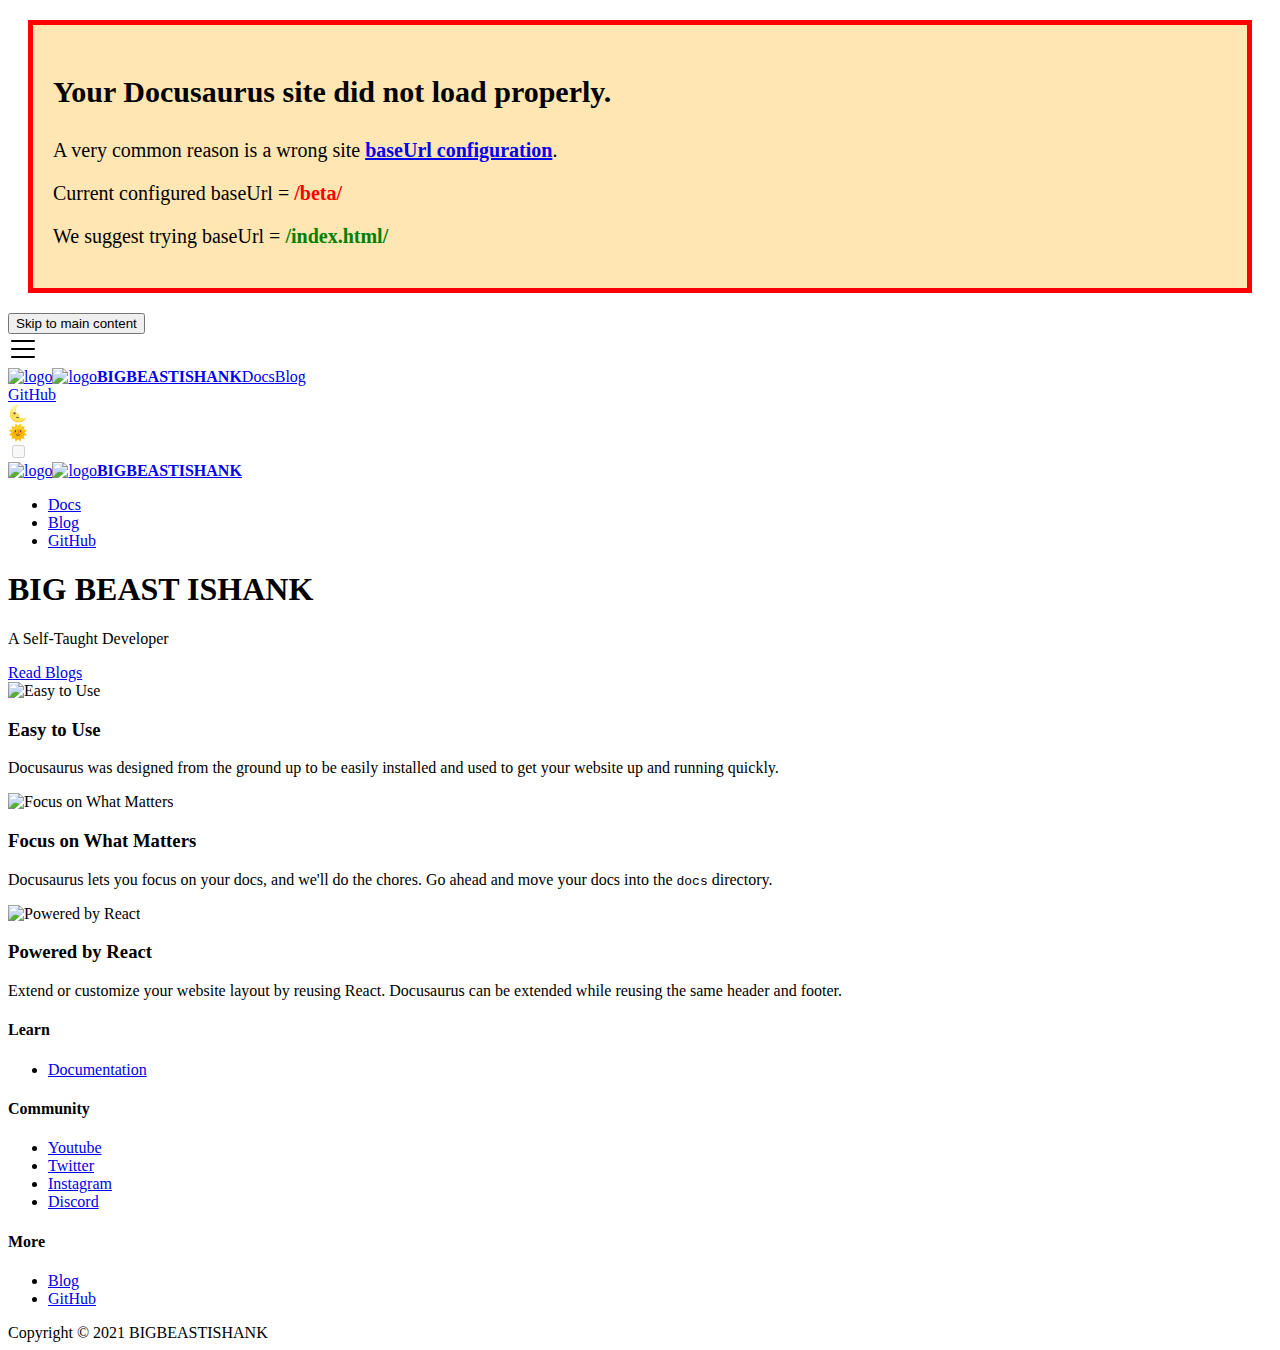
==== commit 814e9f5e: "Deploy website - based on" ====
--- a/index.html
+++ b/index.html
@@ -4,21 +4,21 @@
 <meta charset="UTF-8">
 <meta name="viewport" content="width=device-width,initial-scale=1">
 <meta name="generator" content="Docusaurus v2.0.0-alpha.70">
-<link rel="alternate" type="application/rss+xml" href="/blog/rss.xml" title="BIG BEAST ISHANK Blog RSS Feed">
-<link rel="alternate" type="application/atom+xml" href="/blog/atom.xml" title="BIG BEAST ISHANK Blog Atom Feed"><title data-react-helmet="true">Hello from BIG BEAST ISHANK | BIG BEAST ISHANK</title><meta data-react-helmet="true" property="og:title" content="Hello from BIG BEAST ISHANK | BIG BEAST ISHANK"><meta data-react-helmet="true" name="description" content="Description will go into a meta tag in &lt;head /&gt;"><meta data-react-helmet="true" property="og:description" content="Description will go into a meta tag in &lt;head /&gt;"><meta data-react-helmet="true" name="twitter:card" content="summary_large_image"><meta data-react-helmet="true" name="docusaurus_locale" content="en"><meta data-react-helmet="true" name="docusaurus_tag" content="default"><link data-react-helmet="true" rel="shortcut icon" href="/img/favicon.ico"><script data-react-helmet="true">document.addEventListener("DOMContentLoaded",(function(){var n=document.getElementById("base-url-issue-banner-container");if(n){var e=window.location.pathname,t="/"===e.substr(-1)?e:e+"/";n.innerHTML=t}}))</script><link rel="stylesheet" href="/styles.ba3bb60e.css">
-<link rel="preload" href="/styles.abb59bee.js" as="script">
-<link rel="preload" href="/runtime~main.8c509de3.js" as="script">
-<link rel="preload" href="/main.f85d4f51.js" as="script">
-<link rel="preload" href="/common.eca99613.js" as="script">
-<link rel="preload" href="/ece76bd1.75dc1ede.js" as="script">
+<link rel="alternate" type="application/rss+xml" href="/beta/blog/rss.xml" title="BIG BEAST ISHANK Blog RSS Feed">
+<link rel="alternate" type="application/atom+xml" href="/beta/blog/atom.xml" title="BIG BEAST ISHANK Blog Atom Feed"><title data-react-helmet="true">Hello from BIG BEAST ISHANK | BIG BEAST ISHANK</title><meta data-react-helmet="true" property="og:title" content="Hello from BIG BEAST ISHANK | BIG BEAST ISHANK"><meta data-react-helmet="true" name="description" content="Description will go into a meta tag in &lt;head /&gt;"><meta data-react-helmet="true" property="og:description" content="Description will go into a meta tag in &lt;head /&gt;"><meta data-react-helmet="true" name="twitter:card" content="summary_large_image"><meta data-react-helmet="true" name="docusaurus_locale" content="en"><meta data-react-helmet="true" name="docusaurus_tag" content="default"><link data-react-helmet="true" rel="shortcut icon" href="/beta/img/favicon.ico"><script data-react-helmet="true">document.addEventListener("DOMContentLoaded",(function(){var n=document.getElementById("base-url-issue-banner-container");if(n){var e=window.location.pathname,t="/"===e.substr(-1)?e:e+"/";n.innerHTML=t}}))</script><link rel="stylesheet" href="/beta/styles.ba3bb60e.css">
+<link rel="preload" href="/beta/styles.268b0465.js" as="script">
+<link rel="preload" href="/beta/runtime~main.0a6ac4f9.js" as="script">
+<link rel="preload" href="/beta/main.63603e1a.js" as="script">
+<link rel="preload" href="/beta/common.eca99613.js" as="script">
+<link rel="preload" href="/beta/ece76bd1.a05d76ff.js" as="script">
 </head>
 <body>
 <script>!function(){function t(t){document.documentElement.setAttribute("data-theme",t)}var e=function(){var t=null;try{t=localStorage.getItem("theme")}catch(t){}return t}();t(null!==e?e:"light")}()</script><div id="__docusaurus">
-<div class="baseUrlIssueBanner_1-cE" style="border:solid red thick;background-color:#ffe6b3;margin:20px;padding:20px;font-size:20px"><p style="font-weight:bold;font-size:30px">Your Docusaurus site did not load properly.</p><p>A very common reason is a wrong site <a href="https://v2.docusaurus.io/docs/docusaurus.config.js/#baseurl" style="font-weight:bold">baseUrl configuration</a>.</p><p>Current configured baseUrl = <span style="font-weight:bold;color:red">/</span>  (default value)</p><p>We suggest trying baseUrl = <span style="font-weight:bold;color:green" id="base-url-issue-banner-container"></span> </p></div><nav aria-label="Skip navigation links"><button type="button" tabindex="0" class="skipToContent_11B0">Skip to main content</button></nav><nav class="navbar navbar--fixed-top"><div class="navbar__inner"><div class="navbar__items"><div aria-label="Navigation bar toggle" class="navbar__toggle" role="button" tabindex="0"><svg aria-label="Menu" width="30" height="30" viewBox="0 0 30 30" role="img" focusable="false"><title>Menu</title><path stroke="currentColor" stroke-linecap="round" stroke-miterlimit="10" stroke-width="2" d="M4 7h22M4 15h22M4 23h22"></path></svg></div><a class="navbar__brand" href="/"><img src="/img/favicon.ico" alt="logo" class="themedImage_YANc themedImage--light_3CMI navbar__logo"><img src="/img/favicon.ico" alt="logo" class="themedImage_YANc themedImage--dark_3ARp navbar__logo"><strong class="navbar__title">BIGBEASTISHANK</strong></a><a class="navbar__item navbar__link" href="/docs/">Docs</a><a class="navbar__item navbar__link" href="/blog">Blog</a></div><div class="navbar__items navbar__items--right"><a href="https://github.com/BIGBEASTISHANK" target="_blank" rel="noopener noreferrer" class="navbar__item navbar__link">GitHub</a><div class="react-toggle react-toggle--disabled displayOnlyInLargeViewport_2N3Q"><div class="react-toggle-track"><div class="react-toggle-track-check"><span class="toggle_3NWk">🌜</span></div><div class="react-toggle-track-x"><span class="toggle_3NWk">🌞</span></div></div><div class="react-toggle-thumb"></div><input type="checkbox" disabled="" aria-label="Dark mode toggle" class="react-toggle-screenreader-only"></div></div></div><div role="presentation" class="navbar-sidebar__backdrop"></div><div class="navbar-sidebar"><div class="navbar-sidebar__brand"><a class="navbar__brand" href="/"><img src="/img/favicon.ico" alt="logo" class="themedImage_YANc themedImage--light_3CMI navbar__logo"><img src="/img/favicon.ico" alt="logo" class="themedImage_YANc themedImage--dark_3ARp navbar__logo"><strong class="navbar__title">BIGBEASTISHANK</strong></a></div><div class="navbar-sidebar__items"><div class="menu"><ul class="menu__list"><li class="menu__list-item"><a class="menu__link" href="/docs/">Docs</a></li><li class="menu__list-item"><a class="menu__link" href="/blog">Blog</a></li><li class="menu__list-item"><a href="https://github.com/BIGBEASTISHANK" target="_blank" rel="noopener noreferrer" class="menu__link">GitHub</a></li></ul></div></div></div></nav><div class="main-wrapper"><header class="hero hero--primary heroBanner_2Ftp"><div class="container"><h1 class="hero__title">BIG BEAST ISHANK</h1><p class="hero__subtitle">A Self-Taught Developer</p><div class="buttons_1Wc3"><a class="button button--outline button--secondary button--lg" href="/docs/">Read Blogs</a></div></div></header><main><section class="features_P2SU"><div class="container"><div class="row"><div class="col col--4"><div class="text--center"><img class="featureImage_3Xqx" src="/img/undraw_docusaurus_mountain.svg" alt="Easy to Use"></div><h3>Easy to Use</h3><p>Docusaurus was designed from the ground up to be easily installed and used to get your website up and running quickly.</p></div><div class="col col--4"><div class="text--center"><img class="featureImage_3Xqx" src="/img/undraw_docusaurus_tree.svg" alt="Focus on What Matters"></div><h3>Focus on What Matters</h3><p>Docusaurus lets you focus on your docs, and we&#x27;ll do the chores. Go ahead and move your docs into the <code>docs</code> directory.</p></div><div class="col col--4"><div class="text--center"><img class="featureImage_3Xqx" src="/img/undraw_docusaurus_react.svg" alt="Powered by React"></div><h3>Powered by React</h3><p>Extend or customize your website layout by reusing React. Docusaurus can be extended while reusing the same header and footer.</p></div></div></div></section></main></div><footer class="footer footer--dark"><div class="container"><div class="row footer__links"><div class="col footer__col"><h4 class="footer__title">Learn</h4><ul class="footer__items"><li class="footer__item"><a class="footer__link-item" href="/docs/">Documentation</a></li></ul></div><div class="col footer__col"><h4 class="footer__title">Community</h4><ul class="footer__items"><li class="footer__item"><a href="https://www.youtube.com/channel/UCw6lNThNWxwz1cz5rvR1Rdw?disable_polymer=true" target="_blank" rel="noopener noreferrer" class="footer__link-item">Youtube</a></li><li class="footer__item"><a href="https://twitter.com/opishank" target="_blank" rel="noopener noreferrer" class="footer__link-item">Twitter</a></li><li class="footer__item"><a href="https://instagram.com/opishank" target="_blank" rel="noopener noreferrer" class="footer__link-item">Instagram</a></li><li class="footer__item"><a href="https://discord.gg/XfngbaaG2r" target="_blank" rel="noopener noreferrer" class="footer__link-item">Discord</a></li></ul></div><div class="col footer__col"><h4 class="footer__title">More</h4><ul class="footer__items"><li class="footer__item"><a class="footer__link-item" href="/blog">Blog</a></li><li class="footer__item"><a href="https://github.com/BIGBEASTISHANK" target="_blank" rel="noopener noreferrer" class="footer__link-item">GitHub</a></li></ul></div></div><div class="footer__bottom text--center"><div class="footer__copyright">Copyright © 2021 BIGBEASTISHANK</div></div></div></footer></div>
-<script src="/styles.abb59bee.js"></script>
-<script src="/runtime~main.8c509de3.js"></script>
-<script src="/main.f85d4f51.js"></script>
-<script src="/common.eca99613.js"></script>
-<script src="/ece76bd1.75dc1ede.js"></script>
+<div class="baseUrlIssueBanner_1-cE" style="border:solid red thick;background-color:#ffe6b3;margin:20px;padding:20px;font-size:20px"><p style="font-weight:bold;font-size:30px">Your Docusaurus site did not load properly.</p><p>A very common reason is a wrong site <a href="https://v2.docusaurus.io/docs/docusaurus.config.js/#baseurl" style="font-weight:bold">baseUrl configuration</a>.</p><p>Current configured baseUrl = <span style="font-weight:bold;color:red">/beta/</span> </p><p>We suggest trying baseUrl = <span style="font-weight:bold;color:green" id="base-url-issue-banner-container"></span> </p></div><nav aria-label="Skip navigation links"><button type="button" tabindex="0" class="skipToContent_11B0">Skip to main content</button></nav><nav class="navbar navbar--fixed-top"><div class="navbar__inner"><div class="navbar__items"><div aria-label="Navigation bar toggle" class="navbar__toggle" role="button" tabindex="0"><svg aria-label="Menu" width="30" height="30" viewBox="0 0 30 30" role="img" focusable="false"><title>Menu</title><path stroke="currentColor" stroke-linecap="round" stroke-miterlimit="10" stroke-width="2" d="M4 7h22M4 15h22M4 23h22"></path></svg></div><a class="navbar__brand" href="/beta/"><img src="/beta/img/favicon.ico" alt="logo" class="themedImage_YANc themedImage--light_3CMI navbar__logo"><img src="/beta/img/favicon.ico" alt="logo" class="themedImage_YANc themedImage--dark_3ARp navbar__logo"><strong class="navbar__title">BIGBEASTISHANK</strong></a><a class="navbar__item navbar__link" href="/beta/docs/">Docs</a><a class="navbar__item navbar__link" href="/beta/blog">Blog</a></div><div class="navbar__items navbar__items--right"><a href="https://github.com/BIGBEASTISHANK" target="_blank" rel="noopener noreferrer" class="navbar__item navbar__link">GitHub</a><div class="react-toggle react-toggle--disabled displayOnlyInLargeViewport_2N3Q"><div class="react-toggle-track"><div class="react-toggle-track-check"><span class="toggle_3NWk">🌜</span></div><div class="react-toggle-track-x"><span class="toggle_3NWk">🌞</span></div></div><div class="react-toggle-thumb"></div><input type="checkbox" disabled="" aria-label="Dark mode toggle" class="react-toggle-screenreader-only"></div></div></div><div role="presentation" class="navbar-sidebar__backdrop"></div><div class="navbar-sidebar"><div class="navbar-sidebar__brand"><a class="navbar__brand" href="/beta/"><img src="/beta/img/favicon.ico" alt="logo" class="themedImage_YANc themedImage--light_3CMI navbar__logo"><img src="/beta/img/favicon.ico" alt="logo" class="themedImage_YANc themedImage--dark_3ARp navbar__logo"><strong class="navbar__title">BIGBEASTISHANK</strong></a></div><div class="navbar-sidebar__items"><div class="menu"><ul class="menu__list"><li class="menu__list-item"><a class="menu__link" href="/beta/docs/">Docs</a></li><li class="menu__list-item"><a class="menu__link" href="/beta/blog">Blog</a></li><li class="menu__list-item"><a href="https://github.com/BIGBEASTISHANK" target="_blank" rel="noopener noreferrer" class="menu__link">GitHub</a></li></ul></div></div></div></nav><div class="main-wrapper"><header class="hero hero--primary heroBanner_2Ftp"><div class="container"><h1 class="hero__title">BIG BEAST ISHANK</h1><p class="hero__subtitle">A Self-Taught Developer</p><div class="buttons_1Wc3"><a class="button button--outline button--secondary button--lg" href="/beta/docs/">Read Blogs</a></div></div></header><main><section class="features_P2SU"><div class="container"><div class="row"><div class="col col--4"><div class="text--center"><img class="featureImage_3Xqx" src="/beta/img/undraw_docusaurus_mountain.svg" alt="Easy to Use"></div><h3>Easy to Use</h3><p>Docusaurus was designed from the ground up to be easily installed and used to get your website up and running quickly.</p></div><div class="col col--4"><div class="text--center"><img class="featureImage_3Xqx" src="/beta/img/undraw_docusaurus_tree.svg" alt="Focus on What Matters"></div><h3>Focus on What Matters</h3><p>Docusaurus lets you focus on your docs, and we&#x27;ll do the chores. Go ahead and move your docs into the <code>docs</code> directory.</p></div><div class="col col--4"><div class="text--center"><img class="featureImage_3Xqx" src="/beta/img/undraw_docusaurus_react.svg" alt="Powered by React"></div><h3>Powered by React</h3><p>Extend or customize your website layout by reusing React. Docusaurus can be extended while reusing the same header and footer.</p></div></div></div></section></main></div><footer class="footer footer--dark"><div class="container"><div class="row footer__links"><div class="col footer__col"><h4 class="footer__title">Learn</h4><ul class="footer__items"><li class="footer__item"><a class="footer__link-item" href="/beta/docs/">Documentation</a></li></ul></div><div class="col footer__col"><h4 class="footer__title">Community</h4><ul class="footer__items"><li class="footer__item"><a href="https://www.youtube.com/channel/UCw6lNThNWxwz1cz5rvR1Rdw?disable_polymer=true" target="_blank" rel="noopener noreferrer" class="footer__link-item">Youtube</a></li><li class="footer__item"><a href="https://twitter.com/opishank" target="_blank" rel="noopener noreferrer" class="footer__link-item">Twitter</a></li><li class="footer__item"><a href="https://instagram.com/opishank" target="_blank" rel="noopener noreferrer" class="footer__link-item">Instagram</a></li><li class="footer__item"><a href="https://discord.gg/XfngbaaG2r" target="_blank" rel="noopener noreferrer" class="footer__link-item">Discord</a></li></ul></div><div class="col footer__col"><h4 class="footer__title">More</h4><ul class="footer__items"><li class="footer__item"><a class="footer__link-item" href="/beta/blog">Blog</a></li><li class="footer__item"><a href="https://github.com/BIGBEASTISHANK" target="_blank" rel="noopener noreferrer" class="footer__link-item">GitHub</a></li></ul></div></div><div class="footer__bottom text--center"><div class="footer__copyright">Copyright © 2021 BIGBEASTISHANK</div></div></div></footer></div>
+<script src="/beta/styles.268b0465.js"></script>
+<script src="/beta/runtime~main.0a6ac4f9.js"></script>
+<script src="/beta/main.63603e1a.js"></script>
+<script src="/beta/common.eca99613.js"></script>
+<script src="/beta/ece76bd1.a05d76ff.js"></script>
 </body>
 </html>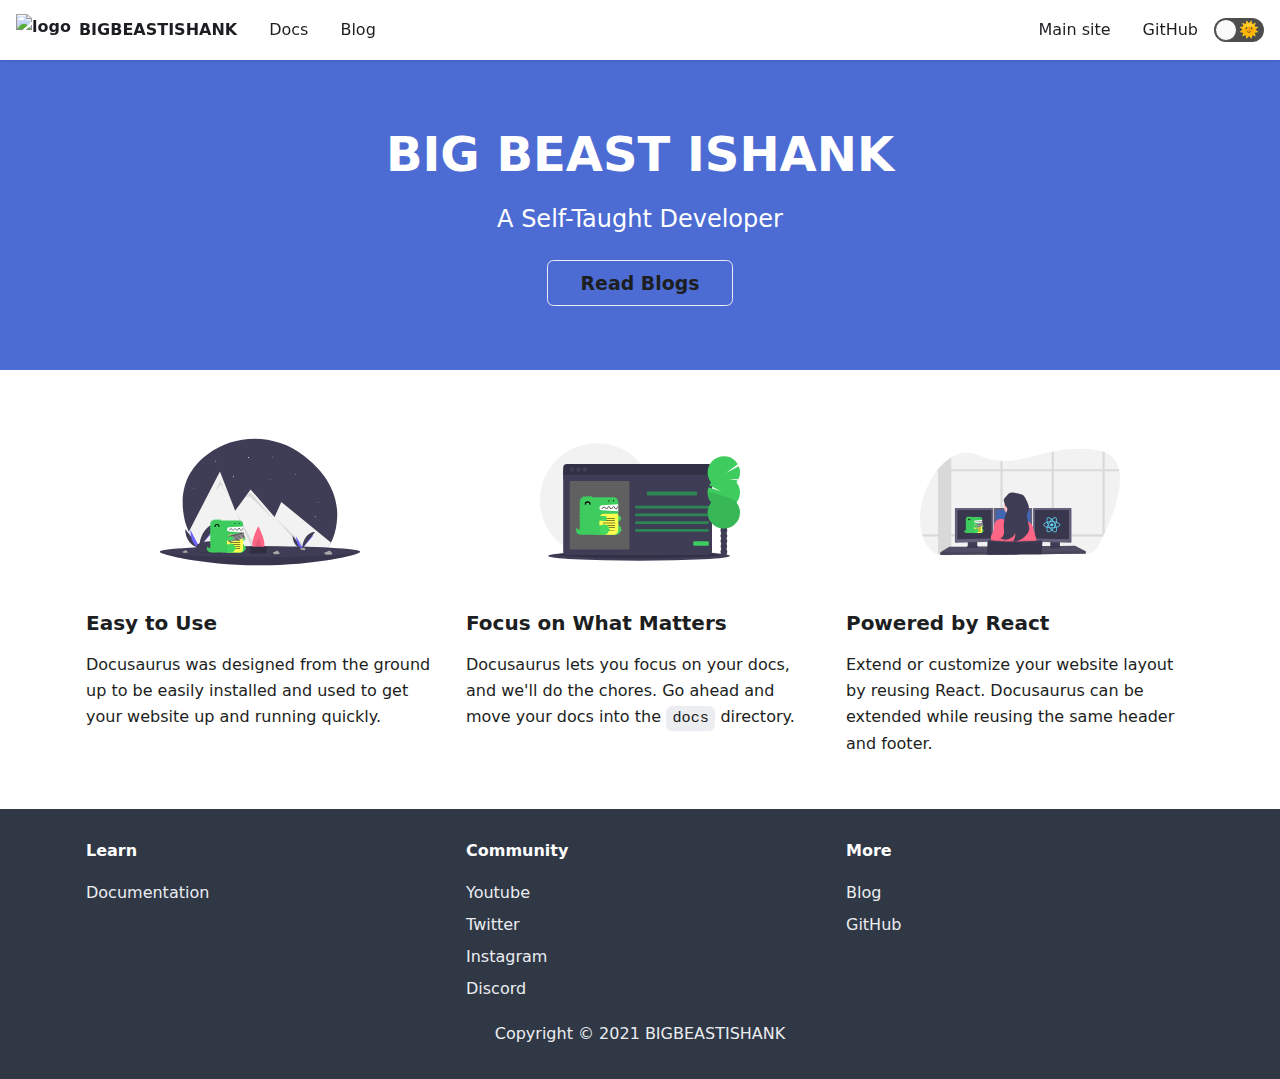
==== commit 1e6fdfe2: "Deploy website - based on" ====
--- a/index.html
+++ b/index.html
@@ -4,21 +4,21 @@
 <meta charset="UTF-8">
 <meta name="viewport" content="width=device-width,initial-scale=1">
 <meta name="generator" content="Docusaurus v2.0.0-alpha.70">
-<link rel="alternate" type="application/rss+xml" href="/beta/blog/rss.xml" title="BIG BEAST ISHANK Blog RSS Feed">
-<link rel="alternate" type="application/atom+xml" href="/beta/blog/atom.xml" title="BIG BEAST ISHANK Blog Atom Feed"><title data-react-helmet="true">Hello from BIG BEAST ISHANK | BIG BEAST ISHANK</title><meta data-react-helmet="true" property="og:title" content="Hello from BIG BEAST ISHANK | BIG BEAST ISHANK"><meta data-react-helmet="true" name="description" content="Description will go into a meta tag in &lt;head /&gt;"><meta data-react-helmet="true" property="og:description" content="Description will go into a meta tag in &lt;head /&gt;"><meta data-react-helmet="true" name="twitter:card" content="summary_large_image"><meta data-react-helmet="true" name="docusaurus_locale" content="en"><meta data-react-helmet="true" name="docusaurus_tag" content="default"><link data-react-helmet="true" rel="shortcut icon" href="/beta/img/favicon.ico"><script data-react-helmet="true">document.addEventListener("DOMContentLoaded",(function(){var n=document.getElementById("base-url-issue-banner-container");if(n){var e=window.location.pathname,t="/"===e.substr(-1)?e:e+"/";n.innerHTML=t}}))</script><link rel="stylesheet" href="/beta/styles.ba3bb60e.css">
-<link rel="preload" href="/beta/styles.268b0465.js" as="script">
-<link rel="preload" href="/beta/runtime~main.0a6ac4f9.js" as="script">
-<link rel="preload" href="/beta/main.63603e1a.js" as="script">
-<link rel="preload" href="/beta/common.eca99613.js" as="script">
-<link rel="preload" href="/beta/ece76bd1.a05d76ff.js" as="script">
+<link rel="alternate" type="application/rss+xml" href="/blog/rss.xml" title="BIG BEAST ISHANK Blog RSS Feed">
+<link rel="alternate" type="application/atom+xml" href="/blog/atom.xml" title="BIG BEAST ISHANK Blog Atom Feed"><title data-react-helmet="true">Hello from BIG BEAST ISHANK | BIG BEAST ISHANK</title><meta data-react-helmet="true" property="og:title" content="Hello from BIG BEAST ISHANK | BIG BEAST ISHANK"><meta data-react-helmet="true" name="description" content="Description will go into a meta tag in &lt;head /&gt;"><meta data-react-helmet="true" property="og:description" content="Description will go into a meta tag in &lt;head /&gt;"><meta data-react-helmet="true" name="twitter:card" content="summary_large_image"><meta data-react-helmet="true" name="docusaurus_locale" content="en"><meta data-react-helmet="true" name="docusaurus_tag" content="default"><link data-react-helmet="true" rel="shortcut icon" href="/img/favicon.ico"><script data-react-helmet="true">document.addEventListener("DOMContentLoaded",(function(){var n=document.getElementById("base-url-issue-banner-container");if(n){var e=window.location.pathname,t="/"===e.substr(-1)?e:e+"/";n.innerHTML=t}}))</script><link rel="stylesheet" href="/styles.ba3bb60e.css">
+<link rel="preload" href="/styles.abb59bee.js" as="script">
+<link rel="preload" href="/runtime~main.8c509de3.js" as="script">
+<link rel="preload" href="/main.f670c2c7.js" as="script">
+<link rel="preload" href="/common.eca99613.js" as="script">
+<link rel="preload" href="/ece76bd1.75dc1ede.js" as="script">
 </head>
 <body>
 <script>!function(){function t(t){document.documentElement.setAttribute("data-theme",t)}var e=function(){var t=null;try{t=localStorage.getItem("theme")}catch(t){}return t}();t(null!==e?e:"light")}()</script><div id="__docusaurus">
-<div class="baseUrlIssueBanner_1-cE" style="border:solid red thick;background-color:#ffe6b3;margin:20px;padding:20px;font-size:20px"><p style="font-weight:bold;font-size:30px">Your Docusaurus site did not load properly.</p><p>A very common reason is a wrong site <a href="https://v2.docusaurus.io/docs/docusaurus.config.js/#baseurl" style="font-weight:bold">baseUrl configuration</a>.</p><p>Current configured baseUrl = <span style="font-weight:bold;color:red">/beta/</span> </p><p>We suggest trying baseUrl = <span style="font-weight:bold;color:green" id="base-url-issue-banner-container"></span> </p></div><nav aria-label="Skip navigation links"><button type="button" tabindex="0" class="skipToContent_11B0">Skip to main content</button></nav><nav class="navbar navbar--fixed-top"><div class="navbar__inner"><div class="navbar__items"><div aria-label="Navigation bar toggle" class="navbar__toggle" role="button" tabindex="0"><svg aria-label="Menu" width="30" height="30" viewBox="0 0 30 30" role="img" focusable="false"><title>Menu</title><path stroke="currentColor" stroke-linecap="round" stroke-miterlimit="10" stroke-width="2" d="M4 7h22M4 15h22M4 23h22"></path></svg></div><a class="navbar__brand" href="/beta/"><img src="/beta/img/favicon.ico" alt="logo" class="themedImage_YANc themedImage--light_3CMI navbar__logo"><img src="/beta/img/favicon.ico" alt="logo" class="themedImage_YANc themedImage--dark_3ARp navbar__logo"><strong class="navbar__title">BIGBEASTISHANK</strong></a><a class="navbar__item navbar__link" href="/beta/docs/">Docs</a><a class="navbar__item navbar__link" href="/beta/blog">Blog</a></div><div class="navbar__items navbar__items--right"><a href="https://github.com/BIGBEASTISHANK" target="_blank" rel="noopener noreferrer" class="navbar__item navbar__link">GitHub</a><div class="react-toggle react-toggle--disabled displayOnlyInLargeViewport_2N3Q"><div class="react-toggle-track"><div class="react-toggle-track-check"><span class="toggle_3NWk">🌜</span></div><div class="react-toggle-track-x"><span class="toggle_3NWk">🌞</span></div></div><div class="react-toggle-thumb"></div><input type="checkbox" disabled="" aria-label="Dark mode toggle" class="react-toggle-screenreader-only"></div></div></div><div role="presentation" class="navbar-sidebar__backdrop"></div><div class="navbar-sidebar"><div class="navbar-sidebar__brand"><a class="navbar__brand" href="/beta/"><img src="/beta/img/favicon.ico" alt="logo" class="themedImage_YANc themedImage--light_3CMI navbar__logo"><img src="/beta/img/favicon.ico" alt="logo" class="themedImage_YANc themedImage--dark_3ARp navbar__logo"><strong class="navbar__title">BIGBEASTISHANK</strong></a></div><div class="navbar-sidebar__items"><div class="menu"><ul class="menu__list"><li class="menu__list-item"><a class="menu__link" href="/beta/docs/">Docs</a></li><li class="menu__list-item"><a class="menu__link" href="/beta/blog">Blog</a></li><li class="menu__list-item"><a href="https://github.com/BIGBEASTISHANK" target="_blank" rel="noopener noreferrer" class="menu__link">GitHub</a></li></ul></div></div></div></nav><div class="main-wrapper"><header class="hero hero--primary heroBanner_2Ftp"><div class="container"><h1 class="hero__title">BIG BEAST ISHANK</h1><p class="hero__subtitle">A Self-Taught Developer</p><div class="buttons_1Wc3"><a class="button button--outline button--secondary button--lg" href="/beta/docs/">Read Blogs</a></div></div></header><main><section class="features_P2SU"><div class="container"><div class="row"><div class="col col--4"><div class="text--center"><img class="featureImage_3Xqx" src="/beta/img/undraw_docusaurus_mountain.svg" alt="Easy to Use"></div><h3>Easy to Use</h3><p>Docusaurus was designed from the ground up to be easily installed and used to get your website up and running quickly.</p></div><div class="col col--4"><div class="text--center"><img class="featureImage_3Xqx" src="/beta/img/undraw_docusaurus_tree.svg" alt="Focus on What Matters"></div><h3>Focus on What Matters</h3><p>Docusaurus lets you focus on your docs, and we&#x27;ll do the chores. Go ahead and move your docs into the <code>docs</code> directory.</p></div><div class="col col--4"><div class="text--center"><img class="featureImage_3Xqx" src="/beta/img/undraw_docusaurus_react.svg" alt="Powered by React"></div><h3>Powered by React</h3><p>Extend or customize your website layout by reusing React. Docusaurus can be extended while reusing the same header and footer.</p></div></div></div></section></main></div><footer class="footer footer--dark"><div class="container"><div class="row footer__links"><div class="col footer__col"><h4 class="footer__title">Learn</h4><ul class="footer__items"><li class="footer__item"><a class="footer__link-item" href="/beta/docs/">Documentation</a></li></ul></div><div class="col footer__col"><h4 class="footer__title">Community</h4><ul class="footer__items"><li class="footer__item"><a href="https://www.youtube.com/channel/UCw6lNThNWxwz1cz5rvR1Rdw?disable_polymer=true" target="_blank" rel="noopener noreferrer" class="footer__link-item">Youtube</a></li><li class="footer__item"><a href="https://twitter.com/opishank" target="_blank" rel="noopener noreferrer" class="footer__link-item">Twitter</a></li><li class="footer__item"><a href="https://instagram.com/opishank" target="_blank" rel="noopener noreferrer" class="footer__link-item">Instagram</a></li><li class="footer__item"><a href="https://discord.gg/XfngbaaG2r" target="_blank" rel="noopener noreferrer" class="footer__link-item">Discord</a></li></ul></div><div class="col footer__col"><h4 class="footer__title">More</h4><ul class="footer__items"><li class="footer__item"><a class="footer__link-item" href="/beta/blog">Blog</a></li><li class="footer__item"><a href="https://github.com/BIGBEASTISHANK" target="_blank" rel="noopener noreferrer" class="footer__link-item">GitHub</a></li></ul></div></div><div class="footer__bottom text--center"><div class="footer__copyright">Copyright © 2021 BIGBEASTISHANK</div></div></div></footer></div>
-<script src="/beta/styles.268b0465.js"></script>
-<script src="/beta/runtime~main.0a6ac4f9.js"></script>
-<script src="/beta/main.63603e1a.js"></script>
-<script src="/beta/common.eca99613.js"></script>
-<script src="/beta/ece76bd1.a05d76ff.js"></script>
+<div class="baseUrlIssueBanner_1-cE" style="border:solid red thick;background-color:#ffe6b3;margin:20px;padding:20px;font-size:20px"><p style="font-weight:bold;font-size:30px">Your Docusaurus site did not load properly.</p><p>A very common reason is a wrong site <a href="https://v2.docusaurus.io/docs/docusaurus.config.js/#baseurl" style="font-weight:bold">baseUrl configuration</a>.</p><p>Current configured baseUrl = <span style="font-weight:bold;color:red">/</span>  (default value)</p><p>We suggest trying baseUrl = <span style="font-weight:bold;color:green" id="base-url-issue-banner-container"></span> </p></div><nav aria-label="Skip navigation links"><button type="button" tabindex="0" class="skipToContent_11B0">Skip to main content</button></nav><nav class="navbar navbar--fixed-top"><div class="navbar__inner"><div class="navbar__items"><div aria-label="Navigation bar toggle" class="navbar__toggle" role="button" tabindex="0"><svg aria-label="Menu" width="30" height="30" viewBox="0 0 30 30" role="img" focusable="false"><title>Menu</title><path stroke="currentColor" stroke-linecap="round" stroke-miterlimit="10" stroke-width="2" d="M4 7h22M4 15h22M4 23h22"></path></svg></div><a class="navbar__brand" href="/"><img src="/img/favicon.ico" alt="logo" class="themedImage_YANc themedImage--light_3CMI navbar__logo"><img src="/img/favicon.ico" alt="logo" class="themedImage_YANc themedImage--dark_3ARp navbar__logo"><strong class="navbar__title">BIGBEASTISHANK</strong></a><a class="navbar__item navbar__link" href="/docs/">Docs</a><a class="navbar__item navbar__link" href="/blog">Blog</a></div><div class="navbar__items navbar__items--right"><a href="https://bigbeastishank.github.io/#/" target="_blank" rel="noopener noreferrer" class="navbar__item navbar__link">Main site</a><a href="https://github.com/BIGBEASTISHANK" target="_blank" rel="noopener noreferrer" class="navbar__item navbar__link">GitHub</a><div class="react-toggle react-toggle--disabled displayOnlyInLargeViewport_2N3Q"><div class="react-toggle-track"><div class="react-toggle-track-check"><span class="toggle_3NWk">🌜</span></div><div class="react-toggle-track-x"><span class="toggle_3NWk">🌞</span></div></div><div class="react-toggle-thumb"></div><input type="checkbox" disabled="" aria-label="Dark mode toggle" class="react-toggle-screenreader-only"></div></div></div><div role="presentation" class="navbar-sidebar__backdrop"></div><div class="navbar-sidebar"><div class="navbar-sidebar__brand"><a class="navbar__brand" href="/"><img src="/img/favicon.ico" alt="logo" class="themedImage_YANc themedImage--light_3CMI navbar__logo"><img src="/img/favicon.ico" alt="logo" class="themedImage_YANc themedImage--dark_3ARp navbar__logo"><strong class="navbar__title">BIGBEASTISHANK</strong></a></div><div class="navbar-sidebar__items"><div class="menu"><ul class="menu__list"><li class="menu__list-item"><a class="menu__link" href="/docs/">Docs</a></li><li class="menu__list-item"><a class="menu__link" href="/blog">Blog</a></li><li class="menu__list-item"><a href="https://bigbeastishank.github.io/#/" target="_blank" rel="noopener noreferrer" class="menu__link">Main site</a></li><li class="menu__list-item"><a href="https://github.com/BIGBEASTISHANK" target="_blank" rel="noopener noreferrer" class="menu__link">GitHub</a></li></ul></div></div></div></nav><div class="main-wrapper"><header class="hero hero--primary heroBanner_2Ftp"><div class="container"><h1 class="hero__title">BIG BEAST ISHANK</h1><p class="hero__subtitle">A Self-Taught Developer</p><div class="buttons_1Wc3"><a class="button button--outline button--secondary button--lg" href="/docs/">Read Blogs</a></div></div></header><main><section class="features_P2SU"><div class="container"><div class="row"><div class="col col--4"><div class="text--center"><img class="featureImage_3Xqx" src="/img/undraw_docusaurus_mountain.svg" alt="Easy to Use"></div><h3>Easy to Use</h3><p>Docusaurus was designed from the ground up to be easily installed and used to get your website up and running quickly.</p></div><div class="col col--4"><div class="text--center"><img class="featureImage_3Xqx" src="/img/undraw_docusaurus_tree.svg" alt="Focus on What Matters"></div><h3>Focus on What Matters</h3><p>Docusaurus lets you focus on your docs, and we&#x27;ll do the chores. Go ahead and move your docs into the <code>docs</code> directory.</p></div><div class="col col--4"><div class="text--center"><img class="featureImage_3Xqx" src="/img/undraw_docusaurus_react.svg" alt="Powered by React"></div><h3>Powered by React</h3><p>Extend or customize your website layout by reusing React. Docusaurus can be extended while reusing the same header and footer.</p></div></div></div></section></main></div><footer class="footer footer--dark"><div class="container"><div class="row footer__links"><div class="col footer__col"><h4 class="footer__title">Learn</h4><ul class="footer__items"><li class="footer__item"><a class="footer__link-item" href="/docs/">Documentation</a></li></ul></div><div class="col footer__col"><h4 class="footer__title">Community</h4><ul class="footer__items"><li class="footer__item"><a href="https://www.youtube.com/channel/UCw6lNThNWxwz1cz5rvR1Rdw?disable_polymer=true" target="_blank" rel="noopener noreferrer" class="footer__link-item">Youtube</a></li><li class="footer__item"><a href="https://twitter.com/opishank" target="_blank" rel="noopener noreferrer" class="footer__link-item">Twitter</a></li><li class="footer__item"><a href="https://instagram.com/opishank" target="_blank" rel="noopener noreferrer" class="footer__link-item">Instagram</a></li><li class="footer__item"><a href="https://discord.gg/XfngbaaG2r" target="_blank" rel="noopener noreferrer" class="footer__link-item">Discord</a></li></ul></div><div class="col footer__col"><h4 class="footer__title">More</h4><ul class="footer__items"><li class="footer__item"><a class="footer__link-item" href="/blog">Blog</a></li><li class="footer__item"><a href="https://github.com/BIGBEASTISHANK" target="_blank" rel="noopener noreferrer" class="footer__link-item">GitHub</a></li></ul></div></div><div class="footer__bottom text--center"><div class="footer__copyright">Copyright © 2021 BIGBEASTISHANK</div></div></div></footer></div>
+<script src="/styles.abb59bee.js"></script>
+<script src="/runtime~main.8c509de3.js"></script>
+<script src="/main.f670c2c7.js"></script>
+<script src="/common.eca99613.js"></script>
+<script src="/ece76bd1.75dc1ede.js"></script>
 </body>
 </html>--- a/styles.ba3bb60e.css
+++ b/styles.ba3bb60e.css
@@ -0,0 +1 @@
+.row .col,img{max-width:100%}.markdown li,body{word-wrap:break-word}pre,table{overflow:auto}blockquote,pre{margin:0 0 var(--ifm-spacing-vertical)}.button,.close{-webkit-appearance:none;cursor:pointer}.breadcrumbs__link,.button{transition-timing-function:var(--ifm-transition-timing-default)}.button,.react-toggle{-webkit-user-select:none;-ms-user-select:none}.button--link,a{-webkit-text-decoration:var(--ifm-link-decoration)}.button,.close,.menu__link,.navbar__link{cursor:pointer}.tabs__item,hr,img{box-sizing:content-box}.react-toggle,html{-webkit-tap-highlight-color:transparent}.footer__items,.menu__list,.pills__item,.sidebarItem_2T0D{list-style-type:none}:root{--ra-admonition-background-color:var(--ifm-alert-background-color);--ra-admonition-border-width:var(--ifm-alert-border-width);--ra-admonition-border-color:var(--ifm-alert-border-color);--ra-admonition-border-radius:var(--ifm-alert-border-radius);--ra-admonition-color:var(--ifm-alert-color);--ra-admonition-padding-vertical:var(--ifm-alert-padding-vertical);--ra-admonition-padding-horizontal:var(--ifm-alert-padding-horizontal);--ra-color-note:var(--ifm-color-secondary);--ra-color-important:var(--ifm-color-info);--ra-color-tip:var(--ifm-color-success);--ra-color-caution:var(--ifm-color-warning);--ra-color-warning:var(--ifm-color-danger);--ra-color-text-dark:var(--ifm-color-gray-900);--ifm-dark-value:10%;--ifm-darker-value:15%;--ifm-darkest-value:30%;--ifm-light-value:15%;--ifm-lighter-value:30%;--ifm-lightest-value:50%;--ifm-color-secondary:#ebedf0;--ifm-color-secondary-dark:#d4d5d8;--ifm-color-secondary-darker:#c8c9cc;--ifm-color-secondary-darkest:#a4a6a8;--ifm-color-secondary-light:#eef0f2;--ifm-color-secondary-lighter:#f1f2f5;--ifm-color-secondary-lightest:#f5f6f8;--ifm-color-success:#00a400;--ifm-color-success-dark:#009400;--ifm-color-success-darker:#008b00;--ifm-color-success-darkest:#007300;--ifm-color-success-light:#26b226;--ifm-color-success-lighter:#4dbf4d;--ifm-color-success-lightest:#80d280;--ifm-color-info:#54c7ec;--ifm-color-info-dark:#4cb3d4;--ifm-color-info-darker:#47a9c9;--ifm-color-info-darkest:#3b8ba5;--ifm-color-info-light:#6ecfef;--ifm-color-info-lighter:#87d8f2;--ifm-color-info-lightest:#aae3f6;--ifm-color-warning:#ffba00;--ifm-color-warning-dark:#e6a700;--ifm-color-warning-darker:#d99e00;--ifm-color-warning-darkest:#b38200;--ifm-color-warning-light:#ffc426;--ifm-color-warning-lighter:#ffcf4d;--ifm-color-warning-lightest:#ffdd80;--ifm-color-danger:#fa383e;--ifm-color-danger-dark:#e13238;--ifm-color-danger-darker:#d53035;--ifm-color-danger-darkest:#af272b;--ifm-color-danger-light:#fb565b;--ifm-color-danger-lighter:#fb7478;--ifm-color-danger-lightest:#fd9c9f;--ifm-color-white:#fff;--ifm-color-black:#000;--ifm-color-gray-0:var(--ifm-color-white);--ifm-color-gray-100:#f5f6f7;--ifm-color-gray-200:#ebedf0;--ifm-color-gray-300:#dadde1;--ifm-color-gray-400:#ccd0d5;--ifm-color-gray-500:#bec3c9;--ifm-color-gray-600:#8d949e;--ifm-color-gray-700:#606770;--ifm-color-gray-800:#444950;--ifm-color-gray-900:#1c1e21;--ifm-color-gray-1000:var(--ifm-color-black);--ifm-color-emphasis-0:var(--ifm-color-gray-0);--ifm-color-emphasis-100:var(--ifm-color-gray-100);--ifm-color-emphasis-200:var(--ifm-color-gray-200);--ifm-color-emphasis-300:var(--ifm-color-gray-300);--ifm-color-emphasis-400:var(--ifm-color-gray-400);--ifm-color-emphasis-500:var(--ifm-color-gray-500);--ifm-color-emphasis-600:var(--ifm-color-gray-600);--ifm-color-emphasis-700:var(--ifm-color-gray-700);--ifm-color-emphasis-800:var(--ifm-color-gray-800);--ifm-color-emphasis-900:var(--ifm-color-gray-900);--ifm-color-emphasis-1000:var(--ifm-color-gray-1000);--ifm-color-content:var(--ifm-color-emphasis-900);--ifm-color-content-inverse:var(--ifm-color-emphasis-0);--ifm-color-content-secondary:#606770;--ifm-background-color:transparent;--ifm-background-surface-color:var(--ifm-color-content-inverse);--ifm-global-border-width:1px;--ifm-global-radius:0.4rem;--ifm-hover-overlay:rgba(0,0,0,0.05);--ifm-font-color-base:var(--ifm-color-content);--ifm-font-color-base-inverse:var(--ifm-color-content-inverse);--ifm-font-color-secondary:var(--ifm-color-content-secondary);--ifm-font-family-base:system-ui,-apple-system,Segoe UI,Roboto,Ubuntu,Cantarell,Noto Sans,sans-serif,BlinkMacSystemFont,"Segoe UI",Helvetica,Arial,sans-serif,"Apple Color Emoji","Segoe UI Emoji","Segoe UI Symbol";--ifm-font-family-monospace:SFMono-Regular,Menlo,Monaco,Consolas,"Liberation Mono","Courier New",monospace;--ifm-font-size-base:100%;--ifm-font-weight-light:300;--ifm-font-weight-normal:400;--ifm-font-weight-semibold:500;--ifm-font-weight-bold:700;--ifm-font-weight-base:var(--ifm-font-weight-normal);--ifm-line-height-base:1.65;--ifm-global-spacing:1rem;--ifm-spacing-vertical:var(--ifm-global-spacing);--ifm-spacing-horizontal:var(--ifm-global-spacing);--ifm-transition-fast:200ms;--ifm-transition-slow:400ms;--ifm-transition-timing-default:cubic-bezier(0.08,0.52,0.52,1);--ifm-global-shadow-lw:0 1px 2px 0 rgba(0,0,0,0.1);--ifm-global-shadow-md:0 5px 40px rgba(0,0,0,0.2);--ifm-global-shadow-tl:0 12px 28px 0 rgba(0,0,0,0.2),0 2px 4px 0 rgba(0,0,0,0.1);--ifm-z-index-dropdown:2;--ifm-z-index-fixed:3;--ifm-z-index-overlay:4;--ifm-container-width:1140px;--ifm-code-background:var(--ifm-color-emphasis-200);--ifm-code-border-radius:var(--ifm-global-radius);--ifm-code-color:var(--ifm-color-emphasis-900);--ifm-code-padding-horizontal:0.4rem;--ifm-code-padding-vertical:0.2rem;--ifm-pre-background:var(--ifm-color-emphasis-100);--ifm-pre-border-radius:var(--ifm-code-border-radius);--ifm-pre-color:inherit;--ifm-pre-line-height:1.45;--ifm-pre-padding:1rem;--ifm-heading-color:inherit;--ifm-heading-margin-top:0;--ifm-heading-margin-bottom:var(--ifm-spacing-vertical);--ifm-heading-font-family:inherit;--ifm-heading-font-weight:var(--ifm-font-weight-bold);--ifm-heading-line-height:1.25;--ifm-h1-font-size:2rem;--ifm-h2-font-size:1.5rem;--ifm-h3-font-size:1.25rem;--ifm-h4-font-size:1rem;--ifm-h5-font-size:0.875rem;--ifm-h6-font-size:0.85rem;--ifm-image-alignment-padding:1.25rem;--ifm-leading-desktop:1.25;--ifm-leading:calc(var(--ifm-leading-desktop)*1rem);--ifm-list-left-padding:2rem;--ifm-list-margin:1rem;--ifm-list-item-margin:0.25rem;--ifm-list-paragraph-margin:1rem;--ifm-table-cell-padding:0.75rem;--ifm-table-background:transparent;--ifm-table-stripe-background:var(--ifm-color-emphasis-100);--ifm-table-border-width:1px;--ifm-table-border-color:var(--ifm-color-emphasis-300);--ifm-table-head-background:inherit;--ifm-table-head-color:inherit;--ifm-table-head-font-weight:var(--ifm-font-weight-bold);--ifm-table-cell-color:inherit;--ifm-link-color:var(--ifm-color-primary);--ifm-link-decoration:none;--ifm-link-hover-color:var(--ifm-link-color);--ifm-link-hover-decoration:underline;--ifm-paragraph-margin-bottom:var(--ifm-leading);--ifm-blockquote-color:#6a737d;--ifm-blockquote-font-size:var(--ifm-font-size-base);--ifm-blockquote-padding-horizontal:1rem;--ifm-blockquote-padding-vertical:1rem;--ifm-hr-border-color:var(--ifm-color-emphasis-500);--ifm-hr-border-width:1px;--ifm-hr-margin-vertical:1.5rem;--ifm-alert-background-color:inherit;--ifm-alert-border-color:inherit;--ifm-alert-border-radius:var(--ifm-global-radius);--ifm-alert-border-width:var(--ifm-global-border-width);--ifm-alert-color:var(--ifm-font-color-base-inverse);--ifm-alert-padding-horizontal:var(--ifm-spacing-horizontal);--ifm-alert-padding-vertical:var(--ifm-spacing-vertical);--ifm-avatar-intro-margin:1rem;--ifm-avatar-intro-alignment:inherit;--ifm-avatar-photo-size-sm:2rem;--ifm-avatar-photo-size-md:3rem;--ifm-avatar-photo-size-lg:4rem;--ifm-avatar-photo-size-xl:6rem;--ifm-badge-background-color:inherit;--ifm-badge-border-color:inherit;--ifm-badge-border-radius:var(--ifm-global-radius);--ifm-badge-border-width:var(--ifm-global-border-width);--ifm-badge-color:var(--ifm-color-white);--ifm-badge-padding-horizontal:calc(var(--ifm-spacing-horizontal)*0.5);--ifm-badge-padding-vertical:calc(var(--ifm-spacing-vertical)*0.25);--ifm-breadcrumb-border-radius:1.5rem;--ifm-breadcrumb-spacing:0.0625rem;--ifm-breadcrumb-color-active:var(--ifm-color-primary);--ifm-breadcrumb-item-background-active:var(--ifm-hover-overlay);--ifm-breadcrumb-padding-horizontal:1rem;--ifm-breadcrumb-padding-vertical:0.5rem;--ifm-breadcrumb-size-multiplier:1;--ifm-breadcrumb-separator:url('data:image/svg+xml;utf8,<svg xmlns="http://www.w3.org/2000/svg" x="0px" y="0px" viewBox="0 0 256 256"><g><g><polygon points="79.093,0 48.907,30.187 146.72,128 48.907,225.813 79.093,256 207.093,128"/></g></g><g></g><g></g><g></g><g></g><g></g><g></g><g></g><g></g><g></g><g></g><g></g><g></g><g></g><g></g><g></g></svg>');--ifm-breadcrumb-separator-filter:none;--ifm-breadcrumb-separator-size:0.5rem;--ifm-breadcrumb-separator-size-multiplier:1.25;--ifm-button-background-color:inherit;--ifm-button-border-color:var(--ifm-button-background-color);--ifm-button-border-width:var(--ifm-global-border-width);--ifm-button-color:var(--ifm-font-color-base-inverse);--ifm-button-font-weight:var(--ifm-font-weight-bold);--ifm-button-padding-horizontal:1.5rem;--ifm-button-padding-vertical:0.375rem;--ifm-button-size-multiplier:1;--ifm-button-transition-duration:var(--ifm-transition-fast);--ifm-button-border-radius:calc(var(--ifm-global-radius)*var(--ifm-button-size-multiplier));--ifm-button-group-margin:2px;--ifm-card-background-color:var(--ifm-background-surface-color);--ifm-card-border-radius:calc(var(--ifm-global-radius)*2);--ifm-card-horizontal-spacing:var(--ifm-global-spacing);--ifm-card-vertical-spacing:var(--ifm-global-spacing);--ifm-toc-border-color:var(--ifm-color-emphasis-300);--ifm-toc-link-color:var(--ifm-color-content-secondary);--ifm-toc-padding-left:0.5rem;--ifm-toc-padding-vertical:0.5rem;--ifm-dropdown-background-color:var(--ifm-background-surface-color);--ifm-dropdown-font-weight:var(--ifm-font-weight-semibold);--ifm-dropdown-link-color:var(--ifm-font-color-base);--ifm-dropdown-hover-background-color:var(--ifm-hover-overlay);--ifm-footer-background-color:var(--ifm-color-emphasis-100);--ifm-footer-color:inherit;--ifm-footer-link-color:var(--ifm-color-emphasis-700);--ifm-footer-link-hover-color:var(--ifm-color-primary);--ifm-footer-link-horizontal-spacing:0.5rem;--ifm-footer-padding-horizontal:calc(var(--ifm-spacing-horizontal)*2);--ifm-footer-padding-vertical:calc(var(--ifm-spacing-vertical)*2);--ifm-footer-title-color:inherit;--ifm-hero-background-color:var(--ifm-background-surface-color);--ifm-hero-text-color:var(--ifm-color-emphasis-800);--ifm-menu-color:var(--ifm-color-emphasis-700);--ifm-menu-color-active:var(--ifm-color-primary);--ifm-menu-color-background-active:var(--ifm-hover-overlay);--ifm-menu-color-background-hover:var(--ifm-hover-overlay);--ifm-menu-link-padding-horizontal:1rem;--ifm-menu-link-padding-vertical:0.375rem;--ifm-menu-link-sublist-icon:url('data:image/svg+xml;utf8,<svg xmlns="http://www.w3.org/2000/svg" width="16px" height="16px" viewBox="0 0 24 24"><path fill="rgba(0,0,0,0.5)" d="M7.41 15.41L12 10.83l4.59 4.58L18 14l-6-6-6 6z"></path></svg>');--ifm-menu-link-sublist-icon-filter:none;--ifm-navbar-background-color:var(--ifm-background-surface-color);--ifm-navbar-height:3.75rem;--ifm-navbar-item-padding-horizontal:1rem;--ifm-navbar-item-padding-vertical:0.25rem;--ifm-navbar-link-color:var(--ifm-font-color-base);--ifm-navbar-link-hover-color:var(--ifm-color-primary);--ifm-navbar-link-active-color:var(--ifm-link-color);--ifm-navbar-padding-horizontal:var(--ifm-spacing-horizontal);--ifm-navbar-padding-vertical:calc(var(--ifm-spacing-vertical)*0.5);--ifm-navbar-shadow:var(--ifm-global-shadow-lw);--ifm-navbar-search-input-background-color:var(--ifm-color-emphasis-200);--ifm-navbar-search-input-color:var(--ifm-color-emphasis-800);--ifm-navbar-search-input-placeholder-color:var(--ifm-color-emphasis-500);--ifm-navbar-search-input-icon:url('data:image/svg+xml;utf8,<svg fill="currentColor" xmlns="http://www.w3.org/2000/svg" viewBox="0 0 16 16" height="16px" width="16px"><path d="M6.02945,10.20327a4.17382,4.17382,0,1,1,4.17382-4.17382A4.15609,4.15609,0,0,1,6.02945,10.20327Zm9.69195,4.2199L10.8989,9.59979A5.88021,5.88021,0,0,0,12.058,6.02856,6.00467,6.00467,0,1,0,9.59979,10.8989l4.82338,4.82338a.89729.89729,0,0,0,1.29912,0,.89749.89749,0,0,0-.00087-1.29909Z" /></svg>');--ifm-navbar-sidebar-width:80vw;--ifm-pagination-border-radius:calc(var(--ifm-global-radius)*var(--ifm-pagination-size-multiplier));--ifm-pagination-color-active:var(--ifm-color-primary);--ifm-pagination-font-size:1rem;--ifm-pagination-item-active-background:var(--ifm-hover-overlay);--ifm-pagination-page-spacing:0.0625rem;--ifm-pagination-padding-horizontal:calc(var(--ifm-spacing-horizontal)*1);--ifm-pagination-padding-vertical:calc(var(--ifm-spacing-vertical)*0.25);--ifm-pagination-size-multiplier:1;--ifm-pagination-nav-border-radius:var(--ifm-global-radius);--ifm-pagination-nav-color-hover:var(--ifm-color-primary);--ifm-pills-color-active:var(--ifm-color-primary);--ifm-pills-color-background-active:var(--ifm-hover-overlay);--ifm-pills-spacing:0.0625rem;--ifm-tabs-color:var(--ifm-font-color-secondary);--ifm-tabs-color-active:var(--ifm-color-primary);--ifm-tabs-padding-horizontal:1rem;--ifm-tabs-padding-vertical:1rem;--ifm-tabs-spacing:0.0625rem;--ifm-scrollbar-size:7px;--ifm-scrollbar-track-background-color:#f1f1f1;--ifm-scrollbar-thumb-background-color:#888;--ifm-scrollbar-thumb-hover-background-color:#555;--ifm-color-primary:#4c6cd3;--ifm-color-primary-dark:#21af90;--ifm-color-primary-darker:#1fa588;--ifm-color-primary-darkest:#1a8870;--ifm-color-primary-light:#46cbae;--ifm-color-primary-lighter:#66d4bd;--ifm-color-primary-lightest:#92e0d0;--ifm-code-font-size:95%;--docusaurus-announcement-bar-height:auto;--collapse-button-bg-color-dark:#2e333a;--doc-sidebar-width:300px}.admonition{margin-bottom:1em;--ra-admonition-icon-color:var(--ra-admonition-color)}.admonition:not(.alert){background-color:var(--ra-admonition-background-color);border:var(--ra-admonition-border-width) solid var(--ra-admonition-border-color);border-radius:var(--ra-admonition-border-radius);box-sizing:border-box;color:var(--ra-admonition-color);padding:var(--ra-admonition-padding-vertical) var(--ra-admonition-padding-horizontal);--ra-admonition-background-color:var(--ifm-color-primary)}.container,.row .col{padding:0 var(--ifm-spacing-horizontal);width:100%}.admonition h5{margin-top:0;margin-bottom:8px;text-transform:uppercase}.admonition-icon{display:inline-block;vertical-align:middle;margin-right:.2em}.admonition-icon svg{display:inline-block;width:22px;height:22px;stroke-width:0;fill:var(--ra-admonition-icon-color);stroke:var(--ra-admonition-icon-color)}.admonition-content>:last-child,blockquote>:last-child{margin-bottom:0}.admonition-note{--ra-admonition-color:var(--ra-color-text-dark)}*{box-sizing:border-box}html{font:var(--ifm-font-size-base)/var(--ifm-line-height-base) var(--ifm-font-family-base);background-color:var(--ifm-background-color);color:var(--ifm-font-color-base);text-rendering:optimizelegibility;-webkit-font-smoothing:antialiased;-ms-text-size-adjust:100%;-webkit-text-size-adjust:100%}body{margin:0;transition:var(--ifm-transition-fast) ease color}.container{max-width:var(--ifm-container-width);margin:0 auto}.padding-bottom--none,.padding-vert--none{padding-bottom:0!important}.padding-top--none,.padding-vert--none{padding-top:0!important}.padding-horiz--none,.padding-left--none{padding-left:0!important}.padding-horiz--none,.padding-right--none{padding-right:0!important}.container--fluid{max-width:inherit}.row{display:flex;flex-direction:row;flex-wrap:wrap;margin:0 calc(var(--ifm-spacing-horizontal)*-1)}.margin-bottom--none,.margin-vert--none,.markdown>:last-child{margin-bottom:0!important}.margin-top--none,.margin-vert--none,.markdown>:first-child{margin-top:0!important}.row .col{--ifm-col-width:100%;flex:1 0;margin-left:0}.row .col.col--1,.row .col.col--2,.row .col.col--3,.row .col[class*=col--]{flex:0 0 var(--ifm-col-width);max-width:var(--ifm-col-width)}.row .col.col--1{--ifm-col-width:8.33333%}.row .col.col--offset-1{margin-left:8.33333%}.row .col.col--2{--ifm-col-width:16.66667%}.row .col.col--offset-2{margin-left:16.66667%}.row .col.col--3{--ifm-col-width:25%}.row .col.col--offset-3{margin-left:25%}.row .col.col--4{--ifm-col-width:33.33333%;flex:0 0 var(--ifm-col-width);max-width:var(--ifm-col-width)}.row .col.col--offset-4{margin-left:33.33333%}.row .col.col--5{--ifm-col-width:41.66667%;flex:0 0 var(--ifm-col-width);max-width:var(--ifm-col-width)}.row .col.col--6,.row .col.col--7{flex:0 0 var(--ifm-col-width);max-width:var(--ifm-col-width)}.row .col.col--offset-5{margin-left:41.66667%}.row .col.col--6{--ifm-col-width:50%}.row .col.col--offset-6{margin-left:50%}.row .col.col--7{--ifm-col-width:58.33333%}.row .col.col--offset-7{margin-left:58.33333%}.row .col.col--8{--ifm-col-width:66.66667%;flex:0 0 var(--ifm-col-width);max-width:var(--ifm-col-width)}.row .col.col--offset-8{margin-left:66.66667%}.row .col.col--9{--ifm-col-width:75%;flex:0 0 var(--ifm-col-width);max-width:var(--ifm-col-width)}.row .col.col--10,.row .col.col--11{flex:0 0 var(--ifm-col-width);max-width:var(--ifm-col-width)}.row .col.col--offset-9{margin-left:75%}.row .col.col--10{--ifm-col-width:83.33333%}.row .col.col--offset-10{margin-left:83.33333%}.row .col.col--11{--ifm-col-width:91.66667%}.row .col.col--offset-11{margin-left:91.66667%}.row .col.col--12{--ifm-col-width:100%;flex:0 0 var(--ifm-col-width);max-width:var(--ifm-col-width)}.row .col.col--offset-12{margin-left:100%}.row--no-gutters{margin-left:0;margin-right:0}.margin-horiz--none,.margin-left--none{margin-left:0!important}.margin-horiz--none,.margin-right--none{margin-right:0!important}.row--no-gutters>.col{padding-left:0;padding-right:0}.row--align-top{align-items:flex-start}.row--align-bottom{align-items:flex-end}.row--align-center{align-items:center}.row--align-stretch{align-items:stretch}.row--align-baseline{align-items:baseline}.margin--none{margin:0!important}.margin-bottom--xs,.margin-vert--xs{margin-bottom:.25rem!important}.margin-top--xs,.margin-vert--xs{margin-top:.25rem!important}.margin-horiz--xs,.margin-left--xs{margin-left:.25rem!important}.margin-horiz--xs,.margin-right--xs{margin-right:.25rem!important}.margin--xs{margin:.25rem!important}.margin-bottom--sm,.margin-vert--sm{margin-bottom:.5rem!important}.margin-top--sm,.margin-vert--sm{margin-top:.5rem!important}.margin-horiz--sm,.margin-left--sm{margin-left:.5rem!important}.margin-horiz--sm,.margin-right--sm{margin-right:.5rem!important}.margin--sm{margin:.5rem!important}.margin-bottom--md,.margin-vert--md{margin-bottom:1rem!important}.margin-top--md,.margin-vert--md{margin-top:1rem!important}.margin-horiz--md,.margin-left--md{margin-left:1rem!important}.margin-horiz--md,.margin-right--md{margin-right:1rem!important}.margin--md{margin:1rem!important}.margin-bottom--lg,.margin-vert--lg{margin-bottom:2rem!important}.margin-top--lg,.margin-vert--lg{margin-top:2rem!important}.margin-horiz--lg,.margin-left--lg{margin-left:2rem!important}.margin-horiz--lg,.margin-right--lg{margin-right:2rem!important}.margin--lg{margin:2rem!important}.margin-bottom--xl,.margin-vert--xl{margin-bottom:5rem!important}.margin-top--xl,.margin-vert--xl{margin-top:5rem!important}.margin-horiz--xl,.margin-left--xl{margin-left:5rem!important}.margin-horiz--xl,.margin-right--xl{margin-right:5rem!important}.margin--xl{margin:5rem!important}.padding--none{padding:0!important}.padding-bottom--xs,.padding-vert--xs{padding-bottom:.25rem!important}.padding-top--xs,.padding-vert--xs{padding-top:.25rem!important}.padding-horiz--xs,.padding-left--xs{padding-left:.25rem!important}.padding-horiz--xs,.padding-right--xs{padding-right:.25rem!important}.padding--xs{padding:.25rem!important}.padding-bottom--sm,.padding-vert--sm{padding-bottom:.5rem!important}.padding-top--sm,.padding-vert--sm{padding-top:.5rem!important}.padding-horiz--sm,.padding-left--sm{padding-left:.5rem!important}.padding-horiz--sm,.padding-right--sm{padding-right:.5rem!important}.padding--sm{padding:.5rem!important}.padding-bottom--md,.padding-vert--md{padding-bottom:1rem!important}.padding-top--md,.padding-vert--md{padding-top:1rem!important}.padding-horiz--md,.padding-left--md{padding-left:1rem!important}.padding-horiz--md,.padding-right--md{padding-right:1rem!important}.padding--md{padding:1rem!important}.padding-bottom--lg,.padding-vert--lg{padding-bottom:2rem!important}.padding-top--lg,.padding-vert--lg{padding-top:2rem!important}.padding-horiz--lg,.padding-left--lg{padding-left:2rem!important}.padding-horiz--lg,.padding-right--lg{padding-right:2rem!important}.padding--lg{padding:2rem!important}.padding-bottom--xl,.padding-vert--xl{padding-bottom:5rem!important}.padding-top--xl,.padding-vert--xl{padding-top:5rem!important}.padding-horiz--xl,.padding-left--xl{padding-left:5rem!important}.padding-horiz--xl,.padding-right--xl{padding-right:5rem!important}.padding--xl{padding:5rem!important}code{background-color:var(--ifm-code-background);border-radius:var(--ifm-code-border-radius);color:var(--ifm-code-color);font-family:var(--ifm-font-family-monospace);font-size:var(--ifm-code-font-size);padding:var(--ifm-code-padding-vertical) var(--ifm-code-padding-horizontal)}a code{color:inherit}pre{background-color:var(--ifm-pre-background);border-radius:var(--ifm-pre-border-radius);color:var(--ifm-pre-color);font:var(--ifm-code-font-size)/var(--ifm-pre-line-height) var(--ifm-font-family-monospace);padding:var(--ifm-pre-padding)}pre,pre code{word-wrap:normal}pre code{background-color:transparent;display:inline;font-size:100%;line-height:inherit;overflow:visible;padding:0;white-space:pre;word-break:normal}kbd{background-color:var(--ifm-color-emphasis-0);border:1px solid var(--ifm-color-emphasis-400);border-radius:.2rem;box-shadow:inset 0 -1px 0 var(--ifm-color-emphasis-400);color:var(--ifm-color-emphasis-800);font:80% var(--ifm-font-family-monospace);padding:.15rem .3rem}h1,h2,h3,h4,h5,h6{color:var(--ifm-heading-color);font-weight:var(--ifm-heading-font-weight);line-height:var(--ifm-heading-line-height);margin:var(--ifm-heading-margin-top) 0 var(--ifm-heading-margin-bottom) 0}.badge,strong{font-weight:var(--ifm-font-weight-bold)}h1{font-size:var(--ifm-h1-font-size)}h2{font-size:var(--ifm-h2-font-size)}h3{font-size:var(--ifm-h3-font-size)}h4{font-size:var(--ifm-h4-font-size)}h5{font-size:var(--ifm-h5-font-size)}h6{font-size:var(--ifm-h6-font-size)}img{border-style:none}img[align=right]{padding-left:var(--image-alignment-padding)}img[align=left]{padding-right:var(--image-alignment-padding)}.markdown{--ifm-h1-vertical-rhythm-top:3;--ifm-h2-vertical-rhythm-top:2;--ifm-h3-vertical-rhythm-top:1.5;--ifm-heading-vertical-rhythm-top:1.25;--ifm-h1-vertical-rhythm-bottom:1.25;--ifm-heading-vertical-rhythm-bottom:1}.markdown:after,.markdown:before,hr:after,hr:before{content:"";display:table}.markdown:after,hr:after{clear:both}.markdown>h1{--ifm-h1-font-size:3rem;margin-bottom:calc(var(--ifm-h1-vertical-rhythm-bottom)*var(--ifm-leading));margin-top:calc(var(--ifm-h1-vertical-rhythm-top)*var(--ifm-leading))}.markdown>h2,.markdown>h3,.markdown>h4,.markdown>h5,.markdown>h6{margin-bottom:calc(var(--ifm-heading-vertical-rhythm-bottom)*var(--ifm-leading))}.markdown>h2{--ifm-h2-font-size:2rem;margin-top:calc(var(--ifm-h2-vertical-rhythm-top)*var(--ifm-leading))}.markdown>h3{--ifm-h3-font-size:1.5rem;margin-top:calc(var(--ifm-h3-vertical-rhythm-top)*var(--ifm-leading))}.markdown>h4,.markdown>h5,.markdown>h6{margin-top:calc(var(--ifm-heading-vertical-rhythm-top)*var(--ifm-leading))}.markdown>p,.markdown>pre,.markdown>ul{margin-bottom:var(--ifm-leading)}.markdown li>p{margin-top:var(--ifm-list-paragraph-margin)}.markdown li+li{margin-top:var(--ifm-list-item-margin)}ol,ul{margin:0 0 var(--ifm-list-margin);padding-left:var(--ifm-list-left-padding)}ol ol,ul ol{list-style-type:lower-roman}.avatar__name,ol ol,ol ul,ul ol,ul ul{margin:0}ol ol ol,ol ul ol,ul ol ol,ul ul ol{list-style-type:lower-alpha}table{border-collapse:collapse;display:block;margin-bottom:var(--ifm-spacing-vertical);width:100%}.avatar__photo,.card,hr{overflow:hidden}table tr{background-color:var(--ifm-table-background);border-top:var(--ifm-table-border-width) solid var(--ifm-table-border-color)}table tr:nth-child(2n){background-color:var(--ifm-table-stripe-background)}table td,table th{border:var(--ifm-table-border-width) solid var(--ifm-table-border-color);padding:var(--ifm-table-cell-padding)}table th{background-color:var(--ifm-table-head-background);color:var(--ifm-table-head-color);font-weight:var(--ifm-table-head-font-weight)}table td{color:var(--ifm-table-cell-color)}a{color:var(--ifm-link-color);text-decoration:var(--ifm-link-decoration);transition:color var(--ifm-transition-fast) var(--ifm-transition-timing-default)}a:hover{color:var(--ifm-link-hover-color);-webkit-text-decoration:var(--ifm-link-hover-decoration);text-decoration:var(--ifm-link-hover-decoration)}.alert,.alert a{color:var(--ifm-alert-color)}.breadcrumbs__link:hover,a:not([href]){text-decoration:none}p{margin:0 0 var(--ifm-paragraph-margin-bottom)}blockquote{border-left:6px solid var(--ifm-color-emphasis-300);color:var(--ifm-blockquote-color);font-size:var(--ifm-blockquote-font-size);padding:var(--ifm-blockquote-padding-vertical) var(--ifm-blockquote-padding-horizontal)}blockquote>:first-child{margin-top:0}hr{border:var(--ifm-hr-border-width) solid var(--ifm-hr-border-color);margin:var(--ifm-hr-margin-vertical) 0}.alert{background-color:var(--ifm-alert-background-color);border:var(--ifm-alert-border-width) solid var(--ifm-alert-border-color);border-radius:var(--ifm-alert-border-radius);padding:var(--ifm-alert-padding-vertical) var(--ifm-alert-padding-horizontal)}.alert--primary{--ifm-alert-background-color:var(--ifm-color-primary);--ifm-alert-border-color:var(--ifm-color-primary)}.alert--secondary{--ifm-alert-background-color:var(--ifm-color-secondary);--ifm-alert-border-color:var(--ifm-color-secondary);--ifm-alert-color:var(--ifm-color-gray-900)}.alert--success{--ifm-alert-background-color:var(--ifm-color-success);--ifm-alert-border-color:var(--ifm-color-success)}.alert--info{--ifm-alert-background-color:var(--ifm-color-info);--ifm-alert-border-color:var(--ifm-color-info)}.alert--warning{--ifm-alert-background-color:var(--ifm-color-warning);--ifm-alert-border-color:var(--ifm-color-warning)}.alert--danger{--ifm-alert-background-color:var(--ifm-color-danger);--ifm-alert-border-color:var(--ifm-color-danger)}.alert a{text-decoration:underline}.alert .close{margin-right:calc(var(--ifm-alert-padding-horizontal)*-1);margin-top:calc(var(--ifm-alert-padding-vertical)*-1)}.avatar,.navbar,.navbar>.container,.navbar>.container-fluid{display:flex}.avatar__photo-link{display:block}.avatar__photo{border-radius:50%;height:var(--ifm-avatar-photo-size-md);width:var(--ifm-avatar-photo-size-md)}.avatar__photo--sm{height:var(--ifm-avatar-photo-size-sm);width:var(--ifm-avatar-photo-size-sm)}.avatar__photo--lg{height:var(--ifm-avatar-photo-size-lg);width:var(--ifm-avatar-photo-size-lg)}.avatar__photo--xl{height:var(--ifm-avatar-photo-size-xl);width:var(--ifm-avatar-photo-size-xl)}.avatar__photo+.avatar__intro{margin-left:var(--ifm-avatar-intro-margin)}.avatar__intro{display:flex;flex:1 1;flex-direction:column;justify-content:center;text-align:var(--ifm-avatar-intro-alignment)}.badge,.breadcrumbs__item,.breadcrumbs__link,.button,.dropdown>.navbar__link:after,.menu__link--sublist:after{display:inline-block}.avatar__subtitle{margin-top:.25rem}.avatar--vertical{--ifm-avatar-intro-alignment:center;--ifm-avatar-intro-margin:0.5rem;align-items:center;flex-direction:column}.avatar--vertical .avatar__intro{margin-left:0}.badge{background-color:var(--ifm-badge-background-color);border:var(--ifm-badge-border-width) solid var(--ifm-badge-border-color);border-radius:var(--ifm-badge-border-radius);color:var(--ifm-badge-color);font-size:75%;line-height:1;padding:var(--ifm-badge-padding-vertical) var(--ifm-badge-padding-horizontal);vertical-align:baseline}.badge--primary{--ifm-badge-background-color:var(--ifm-color-primary)}.badge--primary,.badge--secondary{--ifm-badge-border-color:var(--ifm-badge-background-color)}.badge--secondary{--ifm-badge-background-color:var(--ifm-color-secondary);color:var(--ifm-color-black)}.badge--success{--ifm-badge-background-color:var(--ifm-color-success)}.badge--info,.badge--success{--ifm-badge-border-color:var(--ifm-badge-background-color)}.badge--info{--ifm-badge-background-color:var(--ifm-color-info)}.badge--warning{--ifm-badge-background-color:var(--ifm-color-warning)}.badge--danger,.badge--warning{--ifm-badge-border-color:var(--ifm-badge-background-color)}.badge--danger{--ifm-badge-background-color:var(--ifm-color-danger)}.breadcrumbs{margin-bottom:0;padding-left:0}.breadcrumbs__item:not(:first-child){margin-left:var(--ifm-breadcrumb-spacing)}.breadcrumbs__item:not(:last-child){margin-right:var(--ifm-breadcrumb-spacing)}.breadcrumbs__item:not(:last-child):after{background:var(--ifm-breadcrumb-separator) 50%;content:" ";display:inline-block;height:calc(var(--ifm-breadcrumb-separator-size)*var(--ifm-breadcrumb-size-multiplier)*var(--ifm-breadcrumb-separator-size-multiplier));margin:0 .5rem;opacity:.5;width:calc(var(--ifm-breadcrumb-separator-size)*var(--ifm-breadcrumb-size-multiplier)*var(--ifm-breadcrumb-separator-size-multiplier));filter:var(--ifm-breadcrumb-separator-filter)}.breadcrumbs__item--active .breadcrumbs__link{color:var(--ifm-breadcrumb-color-active)}.breadcrumbs__item--active .breadcrumbs__link,.breadcrumbs__item:not(.breadcrumbs__item--active):hover .breadcrumbs__link{background:var(--ifm-breadcrumb-item-background-active)}.breadcrumbs__link{border-radius:var(--ifm-breadcrumb-border-radius);color:var(--ifm-font-color-base);font-size:calc(1rem*var(--ifm-breadcrumb-size-multiplier));padding:calc(var(--ifm-breadcrumb-padding-vertical)*var(--ifm-breadcrumb-size-multiplier)) calc(var(--ifm-breadcrumb-padding-horizontal)*var(--ifm-breadcrumb-size-multiplier));transition-property:background,color;transition-duration:var(--ifm-transition-fast)}.breadcrumbs--sm{--ifm-breadcrumb-size-multiplier:0.8}.breadcrumbs--lg{--ifm-breadcrumb-size-multiplier:1.2}.button{appearance:none;background-color:var(--ifm-button-background-color);border:var(--ifm-button-border-width) solid var(--ifm-button-border-color);border-radius:var(--ifm-button-border-radius);font-size:calc(0.875rem*var(--ifm-button-size-multiplier));font-weight:var(--ifm-button-font-weight);line-height:1.5;padding:calc(var(--ifm-button-padding-vertical)*var(--ifm-button-size-multiplier)) calc(var(--ifm-button-padding-horizontal)*var(--ifm-button-size-multiplier));text-align:center;transition-property:color,background,border-color;transition-duration:var(--ifm-button-transition-duration);user-select:none;vertical-align:middle;white-space:nowrap}.button,.button:hover{color:var(--ifm-button-color);text-decoration:none}.button--outline{--ifm-button-background-color:transparent;--ifm-button-color:var(--ifm-button-border-color)}.button--outline:hover{--ifm-button-background-color:var(--ifm-button-border-color)}.button--outline.button--active,.button--outline:active,.button--outline:hover{--ifm-button-color:var(--ifm-font-color-base-inverse)}.button--link{--ifm-button-background-color:transparent;--ifm-button-border-color:transparent;color:var(--ifm-link-color);text-decoration:var(--ifm-link-decoration)}.button--link.button--active,.button--link:active,.button--link:hover{color:var(--ifm-link-hover-color);-webkit-text-decoration:var(--ifm-link-hover-decoration);text-decoration:var(--ifm-link-hover-decoration)}.button.disabled,.button:disabled,.button[disabled]{opacity:.65;pointer-events:none}.button--sm{--ifm-button-size-multiplier:0.8}.button--lg{--ifm-button-size-multiplier:1.35}.button--block{display:block;width:100%}.button.button--secondary{color:var(--ifm-color-gray-900)}.button.button--secondary.button--outline:not(.button--active):not(:hover),.sidebarItemLink_v5H9{color:var(--ifm-font-color-base)}.button--primary{--ifm-button-border-color:var(--ifm-color-primary)}.button--primary:not(.button--outline){--ifm-button-background-color:var(--ifm-color-primary)}.button--primary:not(.button--outline):hover{--ifm-button-background-color:var(--ifm-color-primary-dark);--ifm-button-border-color:var(--ifm-color-primary-dark)}.button--primary.button--active,.button--primary:active{--ifm-button-border-color:var(--ifm-color-primary-darker);--ifm-button-background-color:var(--ifm-color-primary-darker);background-color:var(--ifm-color-primary-darker);border-color:var(--ifm-color-primary-darker)}.button--secondary{--ifm-button-border-color:var(--ifm-color-secondary)}.button--secondary:not(.button--outline){--ifm-button-background-color:var(--ifm-color-secondary)}.button--secondary:not(.button--outline):hover{--ifm-button-background-color:var(--ifm-color-secondary-dark);--ifm-button-border-color:var(--ifm-color-secondary-dark)}.button--secondary.button--active,.button--secondary:active{--ifm-button-border-color:var(--ifm-color-secondary-darker);--ifm-button-background-color:var(--ifm-color-secondary-darker);background-color:var(--ifm-color-secondary-darker);border-color:var(--ifm-color-secondary-darker)}.button--success{--ifm-button-border-color:var(--ifm-color-success)}.button--success:not(.button--outline){--ifm-button-background-color:var(--ifm-color-success)}.button--success:not(.button--outline):hover{--ifm-button-background-color:var(--ifm-color-success-dark);--ifm-button-border-color:var(--ifm-color-success-dark)}.button--success.button--active,.button--success:active{--ifm-button-border-color:var(--ifm-color-success-darker);--ifm-button-background-color:var(--ifm-color-success-darker);background-color:var(--ifm-color-success-darker);border-color:var(--ifm-color-success-darker)}.button--info{--ifm-button-border-color:var(--ifm-color-info)}.button--info:not(.button--outline){--ifm-button-background-color:var(--ifm-color-info)}.button--info:not(.button--outline):hover{--ifm-button-background-color:var(--ifm-color-info-dark);--ifm-button-border-color:var(--ifm-color-info-dark)}.button--info.button--active,.button--info:active{--ifm-button-border-color:var(--ifm-color-info-darker);--ifm-button-background-color:var(--ifm-color-info-darker);background-color:var(--ifm-color-info-darker);border-color:var(--ifm-color-info-darker)}.button--warning{--ifm-button-border-color:var(--ifm-color-warning)}.button--warning:not(.button--outline){--ifm-button-background-color:var(--ifm-color-warning)}.button--warning:not(.button--outline):hover{--ifm-button-background-color:var(--ifm-color-warning-dark);--ifm-button-border-color:var(--ifm-color-warning-dark)}.button--warning.button--active,.button--warning:active{--ifm-button-border-color:var(--ifm-color-warning-darker);--ifm-button-background-color:var(--ifm-color-warning-darker);background-color:var(--ifm-color-warning-darker);border-color:var(--ifm-color-warning-darker)}.button--danger{--ifm-button-border-color:var(--ifm-color-danger)}.button--danger:not(.button--outline){--ifm-button-background-color:var(--ifm-color-danger)}.button--danger:not(.button--outline):hover{--ifm-button-background-color:var(--ifm-color-danger-dark);--ifm-button-border-color:var(--ifm-color-danger-dark)}.button--danger.button--active,.button--danger:active{--ifm-button-border-color:var(--ifm-color-danger-darker);--ifm-button-background-color:var(--ifm-color-danger-darker);background-color:var(--ifm-color-danger-darker);border-color:var(--ifm-color-danger-darker)}.button-group{display:inline-flex}.button-group>.button:not(:first-child){border-bottom-left-radius:0;border-top-left-radius:0;margin-left:var(--ifm-button-group-margin)}.button-group>.button:not(:last-child){border-bottom-right-radius:0;border-top-right-radius:0}.button-group>.button--active{z-index:1}.button-group--block{display:flex;justify-content:stretch}.button-group--block>.button{flex-grow:1}.card{background-color:var(--ifm-card-background-color);border-radius:var(--ifm-card-border-radius);box-shadow:var(--ifm-global-shadow-lw);display:flex;flex-direction:column}.card--full-height,body,html{height:100%}.card__image{padding-top:var(--ifm-card-vertical-spacing)}.card__image:first-child{padding-top:0}.card__body,.card__footer,.card__header{padding:var(--ifm-card-vertical-spacing) var(--ifm-card-horizontal-spacing)}.card__body:not(:last-child),.card__footer:not(:last-child),.card__header:not(:last-child){padding-bottom:0}.card__body>:last-child,.card__footer>:last-child,.card__header>:last-child{margin-bottom:0}.card__footer{margin-top:auto}.table-of-contents{font-size:.8rem;margin-bottom:0;padding:var(--ifm-toc-padding-vertical) 0}.table-of-contents,.table-of-contents ul{list-style-type:none;padding-left:var(--ifm-toc-padding-left)}.table-of-contents li{margin:var(--ifm-toc-padding-vertical)}.table-of-contents__left-border{border-left:1px solid var(--ifm-toc-border-color)}.table-of-contents__link{color:var(--ifm-toc-link-color)}.table-of-contents__link--active,.table-of-contents__link--active code,.table-of-contents__link:hover,.table-of-contents__link:hover code{color:var(--ifm-color-primary);text-decoration:none}.close{appearance:none;background:none;border:none;color:var(--ifm-color-black);float:right;font-size:1.5rem;font-weight:var(--ifm-font-weight-bold);line-height:1;opacity:.5;padding:1rem;transition:opacity var(--ifm-transition-fast) var(--ifm-transition-timing-default)}.close:hover{opacity:.7}.close:focus{opacity:.8}.dropdown{display:inline-flex;font-weight:var(--ifm-dropdown-font-weight);position:relative;vertical-align:top}.dropdown--hoverable:hover .dropdown__menu,.dropdown--show .dropdown__menu{opacity:1;transform:scale(1);visibility:visible}.dropdown--right .dropdown__menu{right:0}.dropdown--nocaret .navbar__link:after{content:none!important}.dropdown__menu{background-color:var(--ifm-dropdown-background-color);border-radius:var(--ifm-global-radius);box-shadow:var(--ifm-global-shadow-md);visibility:hidden;opacity:0;transform:scale(.8);min-width:10rem;list-style:none;padding:.5rem;position:absolute;top:100%;z-index:var(--ifm-z-index-dropdown);transition-property:opacity,transform,visibility;transition-duration:var(--ifm-transition-fast);transition-timing-function:cubic-bezier(.24,.22,.015,1.56)}.dropdown__link{border-radius:.375rem;color:var(--ifm-dropdown-link-color);display:block;font-size:.875rem;padding:.375rem .5rem;white-space:nowrap}.dropdown__link--active,.dropdown__link:hover{background-color:var(--ifm-dropdown-hover-background-color);text-decoration:none;color:var(--ifm-dropdown-link-color)}.dropdown__link--active,.dropdown__link--active:hover{--ifm-dropdown-link-color:var(--ifm-link-color)}.dropdown>.navbar__link:after{border-color:currentcolor transparent;border-style:solid;border-width:.4em .4em 0;content:"";margin-left:.3em;vertical-align:middle}.footer{background-color:var(--ifm-footer-background-color);color:var(--ifm-footer-color);padding:var(--ifm-footer-padding-vertical) var(--ifm-footer-padding-horizontal)}.navbar__item.dropdown,[type=checkbox]{padding:0}.footer--dark{--ifm-footer-background-color:#303846;--ifm-footer-color:var(--ifm-footer-link-color);--ifm-footer-link-color:var(--ifm-color-secondary);--ifm-footer-title-color:var(--ifm-color-white)}.footer__links{margin-bottom:1rem}.footer__link-item{color:var(--ifm-footer-link-color);line-height:2}.footer__link-item:hover{color:var(--ifm-footer-link-hover-color)}.footer__link-separator{margin:0 var(--ifm-footer-link-horizontal-spacing)}.footer__logo{margin-top:1rem;max-width:10rem}.footer__item,.pills__item+.pills__item{margin-top:0}.footer__title{color:var(--ifm-footer-title-color)}.footer__items{margin-bottom:0;padding-left:0}.hero{align-items:center;background-color:var(--ifm-hero-background-color);color:var(--ifm-hero-text-color);display:flex;padding:4rem 2rem}.hero--primary{--ifm-hero-background-color:var(--ifm-color-primary);--ifm-hero-text-color:var(--ifm-font-color-base-inverse)}.hero--dark{--ifm-hero-background-color:#303846;--ifm-hero-text-color:var(--ifm-color-white)}.blogPostTitle_3-lP,.hero__title{font-size:3rem}.hero__subtitle{font-size:1.5rem}.menu{font-weight:var(--ifm-font-weight-semibold);overflow-x:hidden}.menu__list{margin:0;padding-left:0}.menu__list .menu__list{margin-left:var(--ifm-menu-link-padding-horizontal);overflow-y:hidden;will-change:height;transition:height var(--ifm-transition-fast) linear}.menu__list-item{margin:.25rem 0}.menu__list-item--collapsed .menu__list{overflow:hidden;height:0!important}.menu__list-item--collapsed .menu__link--sublist:after{transform:rotate(90deg)}.menu__link{border-radius:.25rem;display:flex;line-height:20px;justify-content:space-between;padding:var(--ifm-menu-link-padding-vertical) var(--ifm-menu-link-padding-horizontal)}.menu__link,.menu__link:hover{color:var(--ifm-menu-color);transition-property:color,background;transition-duration:var(--ifm-transition-fast);transition-timing-function:var(--ifm-transition-timing-default)}.menu__link:hover{text-decoration:none;background:var(--ifm-menu-color-background-hover)}.menu__link--sublist:after{background:var(--ifm-menu-link-sublist-icon) 50%/2rem 2rem;content:" ";height:1.25rem;width:1.25rem;transition:transform var(--ifm-transition-fast) linear;transform:rotate(180deg);filter:var(--ifm-menu-link-sublist-icon-filter)}.menu__link--active,.menu__link--active:hover{color:var(--ifm-menu-color-active)}.navbar__brand,.navbar__link{color:var(--ifm-navbar-link-color)}.menu__link--active:not(.menu__link--sublist){background:var(--ifm-menu-color-background-active)}.menu--responsive .menu__button{bottom:2rem;display:none;position:fixed;right:1rem;z-index:var(--ifm-z-index-fixed)}.menu--show{-ms-scroll-chaining:none;background:var(--ifm-background-surface-color);bottom:0;left:0;overscroll-behavior:contain;padding:1rem;position:fixed;right:0;top:0;z-index:var(--ifm-z-index-overlay)}.menu--show .menu__list{display:inherit;opacity:1;transition:opacity var(--ifm-transition-fast) linear}.navbar{background-color:var(--ifm-navbar-background-color);box-shadow:var(--ifm-navbar-shadow);height:var(--ifm-navbar-height);padding:var(--ifm-navbar-padding-vertical) var(--ifm-navbar-padding-horizontal);width:100%}.navbar__item,.navbar__link{padding:var(--ifm-navbar-item-padding-vertical) var(--ifm-navbar-item-padding-horizontal)}.navbar--fixed-top{position:-webkit-sticky;position:sticky;top:0;z-index:var(--ifm-z-index-fixed)}.navbar__inner{align-items:stretch;display:flex;flex-wrap:wrap;justify-content:space-between;width:100%}.navbar__brand{align-items:center;display:flex;font-weight:700;height:2rem;margin-right:1rem}.navbar__brand:hover{text-decoration:none;color:inherit}.navbar__title{flex-shrink:0;max-width:100%}.navbar__toggle{cursor:pointer;display:none;margin-right:.5rem}.navbar__logo{height:100%;margin-right:.5rem}.navbar__items{align-items:center;display:flex;flex:1 1 auto}.navbar__items--center{flex:0 0 auto}.navbar__items--center .navbar__brand{margin:0}.navbar__items--right{justify-content:flex-end}.navbar__item{display:inline-block}#nprogress,.navbar__item.dropdown .navbar__link:not([href]){pointer-events:none}.navbar__link{font-weight:var(--ifm-font-weight-semibold);text-decoration:none}.navbar__link--active,.navbar__link:hover{color:var(--ifm-navbar-link-hover-color);text-decoration:none}.navbar--dark{--ifm-navbar-background-color:#303846;--ifm-navbar-link-color:var(--ifm-color-white);--ifm-navbar-link-hover-color:var(--ifm-color-primary);--ifm-navbar-search-input-background-color:hsla(0,0%,100%,0.1);--ifm-navbar-search-input-color:var(--ifm-color-white);--ifm-navbar-search-input-placeholder-color:hsla(0,0%,100%,0.5)}.navbar--primary{--ifm-navbar-background-color:var(--ifm-color-primary);--ifm-navbar-link-hover-color:var(--ifm-color-white);--ifm-navbar-search-input-background-color:hsla(0,0%,100%,0.1);--ifm-navbar-search-input-color:var(--ifm-color-emphasis-500);--ifm-navbar-search-input-placeholder-color:hsla(0,0%,100%,0.5)}.navbar__search{padding-left:var(--ifm-navbar-padding-horizontal)}.navbar__search-input{-webkit-appearance:none;appearance:none;background:var(--ifm-navbar-search-input-background-color) var(--ifm-navbar-search-input-icon) no-repeat .75rem/1rem 1rem;border-radius:2rem;border:none;cursor:text;color:var(--ifm-navbar-search-input-color);display:inline-block;font-size:.9rem;line-height:2rem;padding:0 .5rem 0 2.25rem;width:12.5rem}.navbar-sidebar,.navbar-sidebar__backdrop{bottom:0;display:none;top:0;left:0;position:fixed}.navbar__search-input:-ms-input-placeholder{color:var(--ifm-navbar-search-input-placeholder-color)}.navbar__search-input::placeholder{color:var(--ifm-navbar-search-input-placeholder-color)}.navbar-sidebar{background-color:var(--ifm-navbar-background-color);box-shadow:var(--ifm-global-shadow-md);transform:translateX(-100%);transition:transform var(--ifm-transition-fast) ease;width:var(--ifm-navbar-sidebar-width);overflow:auto}.navbar-sidebar--show .navbar-sidebar{transform:translateX(0)}.navbar-sidebar--show .navbar-sidebar__backdrop,html[data-theme=dark] .themedImage--dark_3ARp,html[data-theme=light] .themedImage--light_3CMI{display:block}.navbar-sidebar__backdrop{background-color:rgba(0,0,0,.6);right:0}.navbar-sidebar__brand{align-items:center;box-shadow:var(--ifm-navbar-shadow);display:flex;height:var(--ifm-navbar-height);padding:var(--ifm-navbar-padding-vertical) var(--ifm-navbar-padding-horizontal)}.pagination__item,.pagination__link{display:inline-block}.navbar-sidebar__items{padding:.5rem}.pagination{font-size:var(--ifm-pagination-font-size);padding-left:0}.pagination--sm{--ifm-pagination-font-size:0.8rem;--ifm-pagination-padding-horizontal:0.8rem;--ifm-pagination-padding-vertical:0.2rem}.pagination--lg{--ifm-pagination-font-size:1.2rem;--ifm-pagination-padding-horizontal:1.2rem;--ifm-pagination-padding-vertical:0.3rem}.pagination__item:not(:first-child){margin-left:var(--ifm-pagination-page-spacing)}.pagination__item:not(:last-child){margin-right:var(--ifm-pagination-page-spacing)}.pagination__item>span{padding:var(--ifm-pagination-padding-vertical)}.pagination__item--active .pagination__link{color:var(--ifm-pagination-color-active)}.pagination__item--active .pagination__link,.pagination__item:not(.pagination__item--active):hover .pagination__link{background:var(--ifm-pagination-item-active-background)}.pagination__item--disabled,.pagination__item[disabled]{opacity:.25;pointer-events:none}.pagination__link{border-radius:var(--ifm-pagination-border-radius);color:var(--ifm-font-color-base);padding:var(--ifm-pagination-padding-vertical) var(--ifm-pagination-padding-horizontal);transition:background var(--ifm-transition-fast) var(--ifm-transition-timing-default)}.pagination__link:hover{text-decoration:none}.pagination-nav{display:flex}.pagination-nav__item{display:flex;flex:1 50%;max-width:50%}.pagination-nav__item--next{text-align:right}.pagination-nav__item+.pagination-nav__item{margin-left:var(--ifm-spacing-horizontal)}.pagination-nav__link{border:1px solid var(--ifm-color-emphasis-300);border-radius:var(--ifm-pagination-nav-border-radius);flex-grow:1;padding:var(--ifm-global-spacing);line-height:var(--ifm-heading-line-height);transition:border-color var(--ifm-transition-fast) var(--ifm-transition-timing-default)}.pagination-nav__link:hover{border-color:var(--ifm-pagination-nav-color-hover);text-decoration:none}.pagination-nav__label{font-size:var(--ifm-h4-font-size);font-weight:var(--ifm-heading-font-weight);word-break:break-word}.pagination-nav__sublabel{font-size:var(--ifm-h5-font-size);color:var(--ifm-color-content-secondary);font-weight:var(--ifm-font-weight-semibold);margin-bottom:.25rem}.pills,.tabs{font-weight:var(--ifm-font-weight-bold)}.pills{padding-left:0}.pills__item{border-radius:.5rem;cursor:pointer;display:inline-block;padding:.25rem 1rem;transition:background var(--ifm-transition-fast) var(--ifm-transition-timing-default)}.pills__item--active{background:var(--ifm-pills-color-background-active);color:var(--ifm-pills-color-active)}.pills__item:not(.pills__item--active):hover{background-color:var(--ifm-pills-color-background-active)}.pills__item:not(:first-child){margin-left:var(--ifm-pills-spacing)}.pills__item:not(:last-child){margin-right:var(--ifm-pills-spacing)}.pills--block{display:flex;justify-content:stretch}.pills--block .pills__item{flex-grow:1;text-align:center}.tabs{display:flex;overflow-x:auto;color:var(--ifm-tabs-color);margin-bottom:0;padding-left:0}.tabs__item{border-bottom:3px solid transparent;border-radius:var(--ifm-global-radius);cursor:pointer;display:inline-flex;padding:var(--ifm-tabs-padding-vertical) var(--ifm-tabs-padding-horizontal);margin:0;transition:background-color var(--ifm-transition-fast) var(--ifm-transition-timing-default)}.tabs__item--active{border-bottom-color:var(--ifm-tabs-color-active);border-bottom-left-radius:0;border-bottom-right-radius:0;color:var(--ifm-tabs-color-active)}.tabs__item:hover{background-color:var(--ifm-hover-overlay)}.tabs--block{justify-content:stretch}.tabs--block .tabs__item{flex-grow:1;justify-content:center}.shadow--lw{box-shadow:var(--ifm-global-shadow-lw)!important}.shadow--md{box-shadow:var(--ifm-global-shadow-md)!important}.shadow--tl{box-shadow:var(--ifm-global-shadow-tl)!important}.sidebarItemLinkActive_1anX,.sidebarItemLink_v5H9:hover,.text--primary{color:var(--ifm-color-primary)}.text--secondary{color:var(--ifm-color-secondary)}.text--success{color:var(--ifm-color-success)}.text--info{color:var(--ifm-color-info)}.text--warning{color:var(--ifm-color-warning)}.text--danger{color:var(--ifm-color-danger)}.text--center{text-align:center}.text--left{text-align:left}.text--justify{text-align:justify}.text--right{text-align:right}.text--capitalize{text-transform:capitalize}.text--lowercase{text-transform:lowercase}.text--uppercase{text-transform:uppercase}.text--light{font-weight:var(--ifm-font-weight-light)}.text--normal{font-weight:var(--ifm-font-weight-normal)}.text--semibold{font-weight:var(--ifm-font-weight-semibold)}.text--bold{font-weight:var(--ifm-font-weight-bold)}.text--italic{font-style:italic}.text--truncate{overflow:hidden;text-overflow:ellipsis;white-space:nowrap}.text--break{word-break:break-word!important;word-wrap:break-word!important}.sidebarItemLink_v5H9:hover,.text--no-decoration,.text--no-decoration:hover{text-decoration:none}.thin-scrollbar::-webkit-scrollbar{width:var(--ifm-scrollbar-size);height:var(--ifm-scrollbar-size)}.thin-scrollbar::-webkit-scrollbar-track{background:var(--ifm-scrollbar-track-background-color);border-radius:10px}.thin-scrollbar::-webkit-scrollbar-thumb{background:var(--ifm-scrollbar-thumb-background-color);border-radius:10px}.thin-scrollbar::-webkit-scrollbar-thumb:hover{background:var(--ifm-scrollbar-thumb-hover-background-color)}html[data-theme=dark]{--ifm-color-emphasis-0:var(--ifm-color-gray-1000);--ifm-color-emphasis-100:var(--ifm-color-gray-900);--ifm-color-emphasis-200:var(--ifm-color-gray-800);--ifm-color-emphasis-300:var(--ifm-color-gray-700);--ifm-color-emphasis-400:var(--ifm-color-gray-600);--ifm-color-emphasis-500:var(--ifm-color-gray-500);--ifm-color-emphasis-600:var(--ifm-color-gray-400);--ifm-color-emphasis-700:var(--ifm-color-gray-300);--ifm-color-emphasis-800:var(--ifm-color-gray-200);--ifm-color-emphasis-900:var(--ifm-color-gray-100);--ifm-color-emphasis-1000:var(--ifm-color-gray-0);--ifm-background-color:#18191a;--ifm-background-surface-color:#242526;--ifm-hover-overlay:hsla(0,0%,100%,0.05);--ifm-menu-link-sublist-icon-filter:invert(100%) sepia(94%) saturate(17%) hue-rotate(223deg) brightness(104%) contrast(98%);--ifm-color-content-secondary:#fff;--ifm-breadcrumb-separator-filter:invert(64%) sepia(11%) saturate(0%) hue-rotate(149deg) brightness(99%) contrast(95%)}.docusaurus-highlight-code-line{background-color:#484d5b;display:block;margin:0 calc(var(--ifm-pre-padding)*-1);padding:0 var(--ifm-pre-padding)}#nprogress .bar{background:#29d;position:fixed;z-index:5;top:0;left:0;width:100%;height:2px}#nprogress .peg{position:absolute;right:0;width:100px;height:100%;box-shadow:0 0 10px #29d,0 0 5px #29d;opacity:1;transform:rotate(3deg) translateY(-4px)}.baseUrlIssueBanner_1-cE,.collapseSidebarButton_2WRA,.sidebarLogo_xFc8,.themedImage_YANc{display:none}.skipToContent_11B0{position:fixed;top:1rem;left:100%;z-index:calc(var(--ifm-z-index-fixed) + 1);padding:calc(var(--ifm-global-spacing)/2) var(--ifm-global-spacing);color:var(--ifm-color-emphasis-900);background-color:var(--ifm-background-surface-color);border-radius:var(--ifm-global-radius);font:inherit;border:none}.codeBlockLines_3uvA,.codeBlockTitle_2eSY{font-family:var(--ifm-font-family-monospace)}.skipToContent_11B0:focus{left:1rem}.announcementBar_1JSk{position:relative;width:100%;height:var(--docusaurus-announcement-bar-height);background-color:var(--ifm-color-primary);color:var(--ifm-color-black)}.announcementBarClose_1-Um{position:absolute;right:0;top:0;width:55px;font-size:1.25rem;padding:0;border:none;cursor:pointer;background:none;color:inherit;height:100%}.announcementBarContent_2EqR{font-size:85%;width:100%;text-align:center;padding:5px 0}.announcementBarCloseable_3bpQ{margin-right:55px}.announcementBarContent_2EqR a{color:inherit;text-decoration:underline}.toggle_3NWk{align-items:center;display:flex;height:10px;justify-content:center;width:10px}.toggle_3NWk:before{position:absolute}.react-toggle{touch-action:pan-x;position:relative;cursor:pointer;user-select:none}.react-toggle-screenreader-only{border:0;clip:rect(0 0 0 0);height:1px;margin:-1px;overflow:hidden;position:absolute;width:1px}.react-toggle--disabled{cursor:not-allowed}.react-toggle-track{width:50px;height:24px;border-radius:30px;background-color:#4d4d4d;transition:.2s}.react-toggle-track-check,.react-toggle-track-x{height:10px;top:0;bottom:0;margin:auto 0;position:absolute}.react-toggle-track-check{width:14px;left:8px;opacity:0;transition:opacity .25s}.react-toggle--checked .react-toggle-track-check,.react-toggle-track-x,[data-theme=dark] .react-toggle .react-toggle-track-check{opacity:1;transition:opacity .25s}.react-toggle-track-x{width:10px;right:10px}.react-toggle--checked .react-toggle-track-x,[data-theme=dark] .react-toggle .react-toggle-track-x{opacity:0}.react-toggle-thumb{position:absolute;top:1px;left:1px;width:22px;height:22px;border:1px solid #4d4d4d;border-radius:50%;background-color:#fafafa;transition:.25s}.react-toggle--checked .react-toggle-thumb,[data-theme=dark] .react-toggle .react-toggle-thumb{left:27px}.react-toggle--focus .react-toggle-thumb{box-shadow:0 0 2px 3px var(--ifm-color-primary)}.react-toggle:active:not(.react-toggle--disabled) .react-toggle-thumb{box-shadow:0 0 5px 5px var(--ifm-color-primary)}.navbarHideable_17Wu{transition:top .2s ease-in-out}.navbarHidden_19ww{top:calc(var(--ifm-navbar-height)*-1)!important}.footerLogoLink_31Aa{opacity:.5;transition:opacity var(--ifm-transition-fast) var(--ifm-transition-timing-default)}.codeBlockContent_actS:hover>.copyButton_2GIj,.codeBlockTitle_2eSY:hover+.codeBlockContent_actS .copyButton_2GIj,.copyButton_2GIj:focus,.footerLogoLink_31Aa:hover,.hash-link:focus,:hover>.hash-link{opacity:1}body:not(.navigation-with-keyboard) :not(input):focus{outline:0}#__docusaurus{min-height:100%;display:flex;flex-direction:column}.main-wrapper{flex:1 0 auto}.sidebarMenuIcon_1CUI{vertical-align:middle}.sidebarMenuCloseIcon_ZwX-{display:inline-flex;justify-content:center;align-items:center;height:24px;font-size:1.5rem;font-weight:var(--ifm-font-weight-bold);line-height:.9;width:24px}.codeBlockContent_actS{position:relative}.codeBlockTitle_2eSY{border-top-left-radius:var(--ifm-global-radius);border-top-right-radius:var(--ifm-global-radius);border-bottom:1px solid var(--ifm-color-emphasis-200);font-weight:700;padding:.75rem var(--ifm-pre-padding);width:100%}.codeBlock_tuNs{overflow:auto;border-radius:var(--ifm-global-radius)}.codeBlockWithTitle_1UkA{border-top-left-radius:0;border-top-right-radius:0}.copyButton_2GIj{background:rgba(0,0,0,.3);border:none;border-radius:var(--ifm-global-radius);color:var(--ifm-color-white);cursor:pointer;opacity:0;-webkit-user-select:none;-ms-user-select:none;user-select:none;padding:.4rem .5rem;position:absolute;right:calc(var(--ifm-pre-padding)/2);top:calc(var(--ifm-pre-padding)/2);transition:opacity .2s ease-in-out}.codeBlockLines_3uvA{font-size:inherit;line-height:var(--ifm-pre-line-height);white-space:pre;float:left;min-width:100%;padding:var(--ifm-pre-padding)}.anchor{display:block;position:relative;top:-.5rem}.hash-link{opacity:0;padding-left:.5rem;transition:opacity var(--ifm-transition-fast)}.enhancedAnchor_prK2{top:calc(var(--ifm-navbar-height)*-1)}.mdxCodeBlock_1zKU{position:relative;margin-bottom:var(--ifm-leading);font-size:var(--ifm-code-font-size)}.mdxCodeBlock_1zKU pre{font-size:inherit}.blogPostDate_Ta7i{font-size:.9rem}.sidebar_SWld,.tableOfContents_2xL-{display:inherit;max-height:calc(100vh - var(--ifm-navbar-height) - 2rem);overflow-y:auto;position:-webkit-sticky;position:sticky;top:calc(var(--ifm-navbar-height) + 2rem)}.sidebarItemTitle_Km2m{margin-bottom:.5rem}.sidebarItemList_3UpA{overflow-y:auto;font-size:.9rem;padding-left:0}.sidebarItem_2T0D{margin-top:.8rem;margin-bottom:.8rem}.iconEdit_2LL7{margin-right:.3em;vertical-align:sub}.heroBanner_2Ftp{padding:4rem 0;text-align:center;position:relative;overflow:hidden}.buttons_1Wc3{justify-content:center;border-radius:50%}.buttons_1Wc3,.features_P2SU{display:flex;align-items:center}.features_P2SU{padding:2rem 0;width:100%}.featureImage_3Xqx{height:200px;width:200px}.docTitle_Oumm{font-size:3rem;margin-bottom:calc(var(--ifm-leading-desktop)*var(--ifm-leading))}.docItemContainer_a7m4{margin:0 auto;padding:0 .5rem}.docLastUpdatedAt_1Qna{font-weight:700}@media (min-width:997px){.sidebar_3gvy{display:flex;flex-direction:column;height:100vh;position:-webkit-sticky;position:sticky;top:0;padding-top:var(--ifm-navbar-height);width:var(--doc-sidebar-width);transition:opacity 50ms}.sidebarWithHideableNavbar_CROi{padding-top:0}.sidebarHidden_3AzR{opacity:0;height:0;overflow:hidden;visibility:hidden}.sidebarLogo_xFc8{display:flex!important;align-items:center;margin:0 var(--ifm-navbar-padding-horizontal);min-height:var(--ifm-navbar-height);max-height:var(--ifm-navbar-height);color:inherit!important;text-decoration:none!important}.sidebarLogo_xFc8 img{margin-right:.5rem;height:2rem}.menu_1yIk{flex-grow:1;padding:.5rem}.menuLinkText_yu3-{cursor:auto}.menuLinkText_yu3-:hover{background:none}.menuWithAnnouncementBar_3qTP{margin-bottom:var(--docusaurus-announcement-bar-height)}.collapseSidebarButton_2WRA{display:block!important;background-color:var(--ifm-button-background-color);height:40px;position:-webkit-sticky;position:sticky;bottom:0;border-radius:0}.collapseSidebarButtonIcon_CoMu{transform:rotate(180deg);margin-top:4px}html[data-theme=dark] .collapseSidebarButton_2WRA{background-color:var(--collapse-button-bg-color-dark);border:none;border-left:1px solid var(--ifm-toc-border-color)}.collapsedDocSidebar_2fQg:focus,.collapsedDocSidebar_2fQg:hover,html[data-theme=dark] .collapseSidebarButton_2WRA:focus,html[data-theme=dark] .collapseSidebarButton_2WRA:hover{background-color:var(--ifm-color-emphasis-200)}.docPage_vMrn{display:flex}.docSidebarContainer_3Ak5{width:var(--doc-sidebar-width);margin-top:calc(var(--ifm-navbar-height)*-1);border-right:1px solid var(--ifm-toc-border-color);will-change:width;transition:width var(--ifm-transition-fast) ease;-webkit-clip-path:inset(0);clip-path:inset(0)}.docSidebarContainerHidden_27Ua{width:30px;cursor:e-resize}.collapsedDocSidebar_2fQg{position:-webkit-sticky;position:sticky;top:0;height:100%;max-height:100vh;display:flex;align-items:center;justify-content:center;transition:background-color var(--ifm-transition-fast) ease}html[data-theme=dark] .collapsedDocSidebar_2fQg:focus,html[data-theme=dark] .collapsedDocSidebar_2fQg:hover{background-color:var(--collapse-button-bg-color-dark)}.docMainContainer_2iGs{flex-grow:1}.docItemWrapperEnhanced_1x_V{max-width:calc(var(--ifm-container-width) + var(--doc-sidebar-width))}}@media (min-width:997px) and (max-width:1320px){.docItemWrapper_1bxp{max-width:calc(var(--ifm-container-width) - var(--doc-sidebar-width) - var(--ifm-spacing-horizontal)*2)}.docItemWrapperEnhanced_1x_V{max-width:calc(var(--ifm-container-width) - var(--ifm-spacing-horizontal)*2)}}@media only screen and (min-width:997px){.docItemCol_U38p{max-width:75%!important}}@media screen and (min-width:1024px){:root{--docusaurus-announcement-bar-height:30px}}@media (max-width:1200px){h1{--ifm-h1-font-size:calc(1.375rem + 1.5vw)}}@media screen and (max-width:997px){.displayOnlyInLargeViewport_2N3Q{display:none!important}}@media (max-width:996px){.row .col.col.col{--ifm-col-width:100%;flex-basis:var(--ifm-col-width);margin-left:0;max-width:var(--ifm-col-width)}.footer{--ifm-footer-padding-horizontal:0}.footer__link-separator,.navbar__item{display:none}.footer__col{margin-bottom:calc(var(--ifm-spacing-vertical)*3)}.footer__link-item,.navbar-sidebar{display:block}.hero{padding-left:0;padding-right:0}.docPage_vMrn,.menu--responsive .menu__button,.navbar__toggle{display:inherit}.menu--responsive:not(.menu--show) .menu__list{display:none;opacity:0}.navbar>.container,.navbar>.container-fluid{padding:0}.navbar__search-input{width:9rem}.pills--block,.tabs--block{flex-direction:column}.pills--block .pills__item:not(:first-child){margin-top:var(--ifm-pills-spacing)}.pills--block .pills__item:not(:last-child){margin-bottom:var(--ifm-pills-spacing)}.tabs--block .tabs__item:not(:first-child){margin-top:var(--ifm-tabs-spacing)}.tabs--block .tabs__item:not(:last-child){margin-bottom:var(--ifm-tabs-spacing)}.docSidebarContainer_3Ak5{margin-top:0}}@media only screen and (max-width:996px){.sidebar_SWld,.tableOfContents_2xL-{display:none}.docItemContainer_1Kik,.docItemContainer_a7m4{padding:0 .3rem}}@media screen and (max-width:966px){.heroBanner_2Ftp{padding:2rem}}@media (max-width:768px){.hideLogoText_2jLQ{display:none}}@media screen and (max-width:576px){.announcementBarClose_1-Um{width:35px}.announcementBarContent_2EqR{width:auto}.announcementBarCloseable_3bpQ{margin-right:35px}}@media print{.announcementBar_1JSk,.footer,.menu,.navbar,.pagination-nav,.table-of-contents{display:none}.tabs{page-break-inside:avoid}.codeBlockLines_3uvA{white-space:pre-wrap}}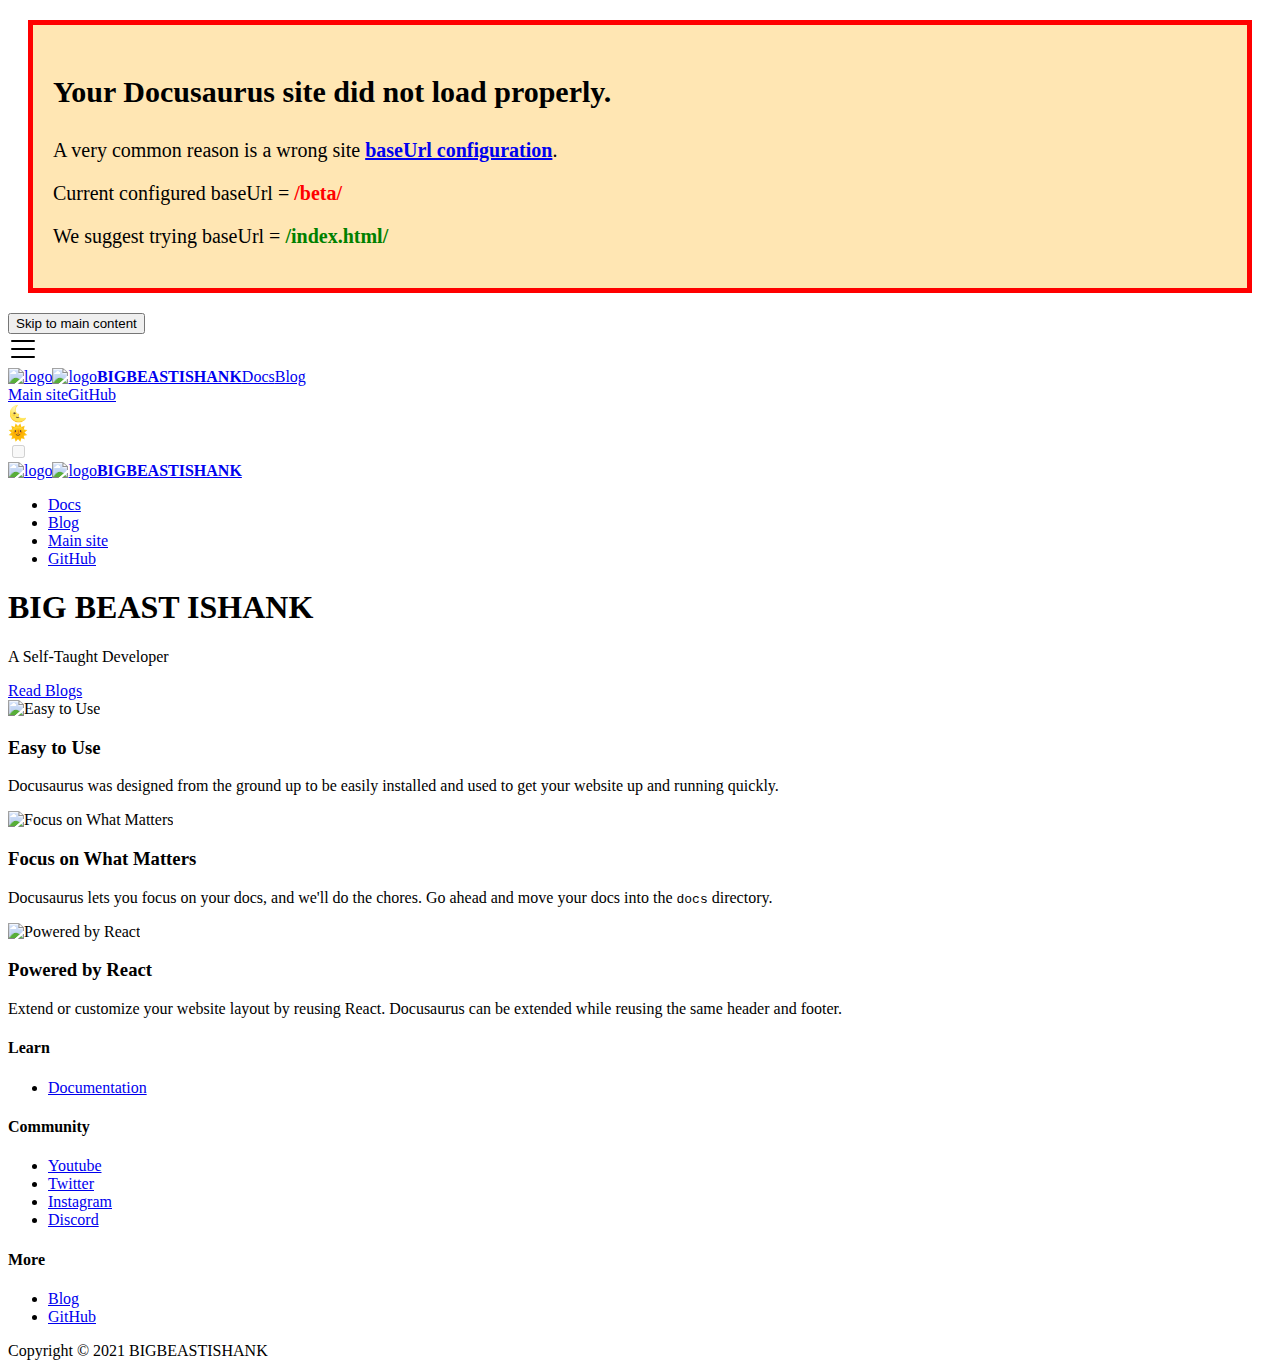
==== commit d84b03ff: "Deploy website - based on" ====
--- a/index.html
+++ b/index.html
@@ -4,21 +4,21 @@
 <meta charset="UTF-8">
 <meta name="viewport" content="width=device-width,initial-scale=1">
 <meta name="generator" content="Docusaurus v2.0.0-alpha.70">
-<link rel="alternate" type="application/rss+xml" href="/blog/rss.xml" title="BIG BEAST ISHANK Blog RSS Feed">
-<link rel="alternate" type="application/atom+xml" href="/blog/atom.xml" title="BIG BEAST ISHANK Blog Atom Feed"><title data-react-helmet="true">Hello from BIG BEAST ISHANK | BIG BEAST ISHANK</title><meta data-react-helmet="true" property="og:title" content="Hello from BIG BEAST ISHANK | BIG BEAST ISHANK"><meta data-react-helmet="true" name="description" content="Description will go into a meta tag in &lt;head /&gt;"><meta data-react-helmet="true" property="og:description" content="Description will go into a meta tag in &lt;head /&gt;"><meta data-react-helmet="true" name="twitter:card" content="summary_large_image"><meta data-react-helmet="true" name="docusaurus_locale" content="en"><meta data-react-helmet="true" name="docusaurus_tag" content="default"><link data-react-helmet="true" rel="shortcut icon" href="/img/favicon.ico"><script data-react-helmet="true">document.addEventListener("DOMContentLoaded",(function(){var n=document.getElementById("base-url-issue-banner-container");if(n){var e=window.location.pathname,t="/"===e.substr(-1)?e:e+"/";n.innerHTML=t}}))</script><link rel="stylesheet" href="/styles.ba3bb60e.css">
-<link rel="preload" href="/styles.abb59bee.js" as="script">
-<link rel="preload" href="/runtime~main.8c509de3.js" as="script">
-<link rel="preload" href="/main.f670c2c7.js" as="script">
-<link rel="preload" href="/common.eca99613.js" as="script">
-<link rel="preload" href="/ece76bd1.75dc1ede.js" as="script">
+<link rel="alternate" type="application/rss+xml" href="/beta/blog/rss.xml" title="BIG BEAST ISHANK Blog RSS Feed">
+<link rel="alternate" type="application/atom+xml" href="/beta/blog/atom.xml" title="BIG BEAST ISHANK Blog Atom Feed"><title data-react-helmet="true">Hello from BIG BEAST ISHANK | BIG BEAST ISHANK</title><meta data-react-helmet="true" property="og:title" content="Hello from BIG BEAST ISHANK | BIG BEAST ISHANK"><meta data-react-helmet="true" name="description" content="Description will go into a meta tag in &lt;head /&gt;"><meta data-react-helmet="true" property="og:description" content="Description will go into a meta tag in &lt;head /&gt;"><meta data-react-helmet="true" name="twitter:card" content="summary_large_image"><meta data-react-helmet="true" name="docusaurus_locale" content="en"><meta data-react-helmet="true" name="docusaurus_tag" content="default"><link data-react-helmet="true" rel="shortcut icon" href="/beta/img/favicon.ico"><script data-react-helmet="true">document.addEventListener("DOMContentLoaded",(function(){var n=document.getElementById("base-url-issue-banner-container");if(n){var e=window.location.pathname,t="/"===e.substr(-1)?e:e+"/";n.innerHTML=t}}))</script><link rel="stylesheet" href="/beta/styles.ba3bb60e.css">
+<link rel="preload" href="/beta/styles.268b0465.js" as="script">
+<link rel="preload" href="/beta/runtime~main.0a6ac4f9.js" as="script">
+<link rel="preload" href="/beta/main.e37230a0.js" as="script">
+<link rel="preload" href="/beta/common.eca99613.js" as="script">
+<link rel="preload" href="/beta/ece76bd1.a05d76ff.js" as="script">
 </head>
 <body>
 <script>!function(){function t(t){document.documentElement.setAttribute("data-theme",t)}var e=function(){var t=null;try{t=localStorage.getItem("theme")}catch(t){}return t}();t(null!==e?e:"light")}()</script><div id="__docusaurus">
-<div class="baseUrlIssueBanner_1-cE" style="border:solid red thick;background-color:#ffe6b3;margin:20px;padding:20px;font-size:20px"><p style="font-weight:bold;font-size:30px">Your Docusaurus site did not load properly.</p><p>A very common reason is a wrong site <a href="https://v2.docusaurus.io/docs/docusaurus.config.js/#baseurl" style="font-weight:bold">baseUrl configuration</a>.</p><p>Current configured baseUrl = <span style="font-weight:bold;color:red">/</span>  (default value)</p><p>We suggest trying baseUrl = <span style="font-weight:bold;color:green" id="base-url-issue-banner-container"></span> </p></div><nav aria-label="Skip navigation links"><button type="button" tabindex="0" class="skipToContent_11B0">Skip to main content</button></nav><nav class="navbar navbar--fixed-top"><div class="navbar__inner"><div class="navbar__items"><div aria-label="Navigation bar toggle" class="navbar__toggle" role="button" tabindex="0"><svg aria-label="Menu" width="30" height="30" viewBox="0 0 30 30" role="img" focusable="false"><title>Menu</title><path stroke="currentColor" stroke-linecap="round" stroke-miterlimit="10" stroke-width="2" d="M4 7h22M4 15h22M4 23h22"></path></svg></div><a class="navbar__brand" href="/"><img src="/img/favicon.ico" alt="logo" class="themedImage_YANc themedImage--light_3CMI navbar__logo"><img src="/img/favicon.ico" alt="logo" class="themedImage_YANc themedImage--dark_3ARp navbar__logo"><strong class="navbar__title">BIGBEASTISHANK</strong></a><a class="navbar__item navbar__link" href="/docs/">Docs</a><a class="navbar__item navbar__link" href="/blog">Blog</a></div><div class="navbar__items navbar__items--right"><a href="https://bigbeastishank.github.io/#/" target="_blank" rel="noopener noreferrer" class="navbar__item navbar__link">Main site</a><a href="https://github.com/BIGBEASTISHANK" target="_blank" rel="noopener noreferrer" class="navbar__item navbar__link">GitHub</a><div class="react-toggle react-toggle--disabled displayOnlyInLargeViewport_2N3Q"><div class="react-toggle-track"><div class="react-toggle-track-check"><span class="toggle_3NWk">🌜</span></div><div class="react-toggle-track-x"><span class="toggle_3NWk">🌞</span></div></div><div class="react-toggle-thumb"></div><input type="checkbox" disabled="" aria-label="Dark mode toggle" class="react-toggle-screenreader-only"></div></div></div><div role="presentation" class="navbar-sidebar__backdrop"></div><div class="navbar-sidebar"><div class="navbar-sidebar__brand"><a class="navbar__brand" href="/"><img src="/img/favicon.ico" alt="logo" class="themedImage_YANc themedImage--light_3CMI navbar__logo"><img src="/img/favicon.ico" alt="logo" class="themedImage_YANc themedImage--dark_3ARp navbar__logo"><strong class="navbar__title">BIGBEASTISHANK</strong></a></div><div class="navbar-sidebar__items"><div class="menu"><ul class="menu__list"><li class="menu__list-item"><a class="menu__link" href="/docs/">Docs</a></li><li class="menu__list-item"><a class="menu__link" href="/blog">Blog</a></li><li class="menu__list-item"><a href="https://bigbeastishank.github.io/#/" target="_blank" rel="noopener noreferrer" class="menu__link">Main site</a></li><li class="menu__list-item"><a href="https://github.com/BIGBEASTISHANK" target="_blank" rel="noopener noreferrer" class="menu__link">GitHub</a></li></ul></div></div></div></nav><div class="main-wrapper"><header class="hero hero--primary heroBanner_2Ftp"><div class="container"><h1 class="hero__title">BIG BEAST ISHANK</h1><p class="hero__subtitle">A Self-Taught Developer</p><div class="buttons_1Wc3"><a class="button button--outline button--secondary button--lg" href="/docs/">Read Blogs</a></div></div></header><main><section class="features_P2SU"><div class="container"><div class="row"><div class="col col--4"><div class="text--center"><img class="featureImage_3Xqx" src="/img/undraw_docusaurus_mountain.svg" alt="Easy to Use"></div><h3>Easy to Use</h3><p>Docusaurus was designed from the ground up to be easily installed and used to get your website up and running quickly.</p></div><div class="col col--4"><div class="text--center"><img class="featureImage_3Xqx" src="/img/undraw_docusaurus_tree.svg" alt="Focus on What Matters"></div><h3>Focus on What Matters</h3><p>Docusaurus lets you focus on your docs, and we&#x27;ll do the chores. Go ahead and move your docs into the <code>docs</code> directory.</p></div><div class="col col--4"><div class="text--center"><img class="featureImage_3Xqx" src="/img/undraw_docusaurus_react.svg" alt="Powered by React"></div><h3>Powered by React</h3><p>Extend or customize your website layout by reusing React. Docusaurus can be extended while reusing the same header and footer.</p></div></div></div></section></main></div><footer class="footer footer--dark"><div class="container"><div class="row footer__links"><div class="col footer__col"><h4 class="footer__title">Learn</h4><ul class="footer__items"><li class="footer__item"><a class="footer__link-item" href="/docs/">Documentation</a></li></ul></div><div class="col footer__col"><h4 class="footer__title">Community</h4><ul class="footer__items"><li class="footer__item"><a href="https://www.youtube.com/channel/UCw6lNThNWxwz1cz5rvR1Rdw?disable_polymer=true" target="_blank" rel="noopener noreferrer" class="footer__link-item">Youtube</a></li><li class="footer__item"><a href="https://twitter.com/opishank" target="_blank" rel="noopener noreferrer" class="footer__link-item">Twitter</a></li><li class="footer__item"><a href="https://instagram.com/opishank" target="_blank" rel="noopener noreferrer" class="footer__link-item">Instagram</a></li><li class="footer__item"><a href="https://discord.gg/XfngbaaG2r" target="_blank" rel="noopener noreferrer" class="footer__link-item">Discord</a></li></ul></div><div class="col footer__col"><h4 class="footer__title">More</h4><ul class="footer__items"><li class="footer__item"><a class="footer__link-item" href="/blog">Blog</a></li><li class="footer__item"><a href="https://github.com/BIGBEASTISHANK" target="_blank" rel="noopener noreferrer" class="footer__link-item">GitHub</a></li></ul></div></div><div class="footer__bottom text--center"><div class="footer__copyright">Copyright © 2021 BIGBEASTISHANK</div></div></div></footer></div>
-<script src="/styles.abb59bee.js"></script>
-<script src="/runtime~main.8c509de3.js"></script>
-<script src="/main.f670c2c7.js"></script>
-<script src="/common.eca99613.js"></script>
-<script src="/ece76bd1.75dc1ede.js"></script>
+<div class="baseUrlIssueBanner_1-cE" style="border:solid red thick;background-color:#ffe6b3;margin:20px;padding:20px;font-size:20px"><p style="font-weight:bold;font-size:30px">Your Docusaurus site did not load properly.</p><p>A very common reason is a wrong site <a href="https://v2.docusaurus.io/docs/docusaurus.config.js/#baseurl" style="font-weight:bold">baseUrl configuration</a>.</p><p>Current configured baseUrl = <span style="font-weight:bold;color:red">/beta/</span> </p><p>We suggest trying baseUrl = <span style="font-weight:bold;color:green" id="base-url-issue-banner-container"></span> </p></div><nav aria-label="Skip navigation links"><button type="button" tabindex="0" class="skipToContent_11B0">Skip to main content</button></nav><nav class="navbar navbar--fixed-top"><div class="navbar__inner"><div class="navbar__items"><div aria-label="Navigation bar toggle" class="navbar__toggle" role="button" tabindex="0"><svg aria-label="Menu" width="30" height="30" viewBox="0 0 30 30" role="img" focusable="false"><title>Menu</title><path stroke="currentColor" stroke-linecap="round" stroke-miterlimit="10" stroke-width="2" d="M4 7h22M4 15h22M4 23h22"></path></svg></div><a class="navbar__brand" href="/beta/"><img src="/beta/img/favicon.ico" alt="logo" class="themedImage_YANc themedImage--light_3CMI navbar__logo"><img src="/beta/img/favicon.ico" alt="logo" class="themedImage_YANc themedImage--dark_3ARp navbar__logo"><strong class="navbar__title">BIGBEASTISHANK</strong></a><a class="navbar__item navbar__link" href="/beta/docs/">Docs</a><a class="navbar__item navbar__link" href="/beta/blog">Blog</a></div><div class="navbar__items navbar__items--right"><a href="https://bigbeastishank.github.io/#/" target="_blank" rel="noopener noreferrer" class="navbar__item navbar__link">Main site</a><a href="https://github.com/BIGBEASTISHANK" target="_blank" rel="noopener noreferrer" class="navbar__item navbar__link">GitHub</a><div class="react-toggle react-toggle--disabled displayOnlyInLargeViewport_2N3Q"><div class="react-toggle-track"><div class="react-toggle-track-check"><span class="toggle_3NWk">🌜</span></div><div class="react-toggle-track-x"><span class="toggle_3NWk">🌞</span></div></div><div class="react-toggle-thumb"></div><input type="checkbox" disabled="" aria-label="Dark mode toggle" class="react-toggle-screenreader-only"></div></div></div><div role="presentation" class="navbar-sidebar__backdrop"></div><div class="navbar-sidebar"><div class="navbar-sidebar__brand"><a class="navbar__brand" href="/beta/"><img src="/beta/img/favicon.ico" alt="logo" class="themedImage_YANc themedImage--light_3CMI navbar__logo"><img src="/beta/img/favicon.ico" alt="logo" class="themedImage_YANc themedImage--dark_3ARp navbar__logo"><strong class="navbar__title">BIGBEASTISHANK</strong></a></div><div class="navbar-sidebar__items"><div class="menu"><ul class="menu__list"><li class="menu__list-item"><a class="menu__link" href="/beta/docs/">Docs</a></li><li class="menu__list-item"><a class="menu__link" href="/beta/blog">Blog</a></li><li class="menu__list-item"><a href="https://bigbeastishank.github.io/#/" target="_blank" rel="noopener noreferrer" class="menu__link">Main site</a></li><li class="menu__list-item"><a href="https://github.com/BIGBEASTISHANK" target="_blank" rel="noopener noreferrer" class="menu__link">GitHub</a></li></ul></div></div></div></nav><div class="main-wrapper"><header class="hero hero--primary heroBanner_2Ftp"><div class="container"><h1 class="hero__title">BIG BEAST ISHANK</h1><p class="hero__subtitle">A Self-Taught Developer</p><div class="buttons_1Wc3"><a class="button button--outline button--secondary button--lg" href="/beta/docs/">Read Blogs</a></div></div></header><main><section class="features_P2SU"><div class="container"><div class="row"><div class="col col--4"><div class="text--center"><img class="featureImage_3Xqx" src="/beta/img/undraw_docusaurus_mountain.svg" alt="Easy to Use"></div><h3>Easy to Use</h3><p>Docusaurus was designed from the ground up to be easily installed and used to get your website up and running quickly.</p></div><div class="col col--4"><div class="text--center"><img class="featureImage_3Xqx" src="/beta/img/undraw_docusaurus_tree.svg" alt="Focus on What Matters"></div><h3>Focus on What Matters</h3><p>Docusaurus lets you focus on your docs, and we&#x27;ll do the chores. Go ahead and move your docs into the <code>docs</code> directory.</p></div><div class="col col--4"><div class="text--center"><img class="featureImage_3Xqx" src="/beta/img/undraw_docusaurus_react.svg" alt="Powered by React"></div><h3>Powered by React</h3><p>Extend or customize your website layout by reusing React. Docusaurus can be extended while reusing the same header and footer.</p></div></div></div></section></main></div><footer class="footer footer--dark"><div class="container"><div class="row footer__links"><div class="col footer__col"><h4 class="footer__title">Learn</h4><ul class="footer__items"><li class="footer__item"><a class="footer__link-item" href="/beta/docs/">Documentation</a></li></ul></div><div class="col footer__col"><h4 class="footer__title">Community</h4><ul class="footer__items"><li class="footer__item"><a href="https://www.youtube.com/channel/UCw6lNThNWxwz1cz5rvR1Rdw?disable_polymer=true" target="_blank" rel="noopener noreferrer" class="footer__link-item">Youtube</a></li><li class="footer__item"><a href="https://twitter.com/opishank" target="_blank" rel="noopener noreferrer" class="footer__link-item">Twitter</a></li><li class="footer__item"><a href="https://instagram.com/opishank" target="_blank" rel="noopener noreferrer" class="footer__link-item">Instagram</a></li><li class="footer__item"><a href="https://discord.gg/XfngbaaG2r" target="_blank" rel="noopener noreferrer" class="footer__link-item">Discord</a></li></ul></div><div class="col footer__col"><h4 class="footer__title">More</h4><ul class="footer__items"><li class="footer__item"><a class="footer__link-item" href="/beta/blog">Blog</a></li><li class="footer__item"><a href="https://github.com/BIGBEASTISHANK" target="_blank" rel="noopener noreferrer" class="footer__link-item">GitHub</a></li></ul></div></div><div class="footer__bottom text--center"><div class="footer__copyright">Copyright © 2021 BIGBEASTISHANK</div></div></div></footer></div>
+<script src="/beta/styles.268b0465.js"></script>
+<script src="/beta/runtime~main.0a6ac4f9.js"></script>
+<script src="/beta/main.e37230a0.js"></script>
+<script src="/beta/common.eca99613.js"></script>
+<script src="/beta/ece76bd1.a05d76ff.js"></script>
 </body>
 </html>